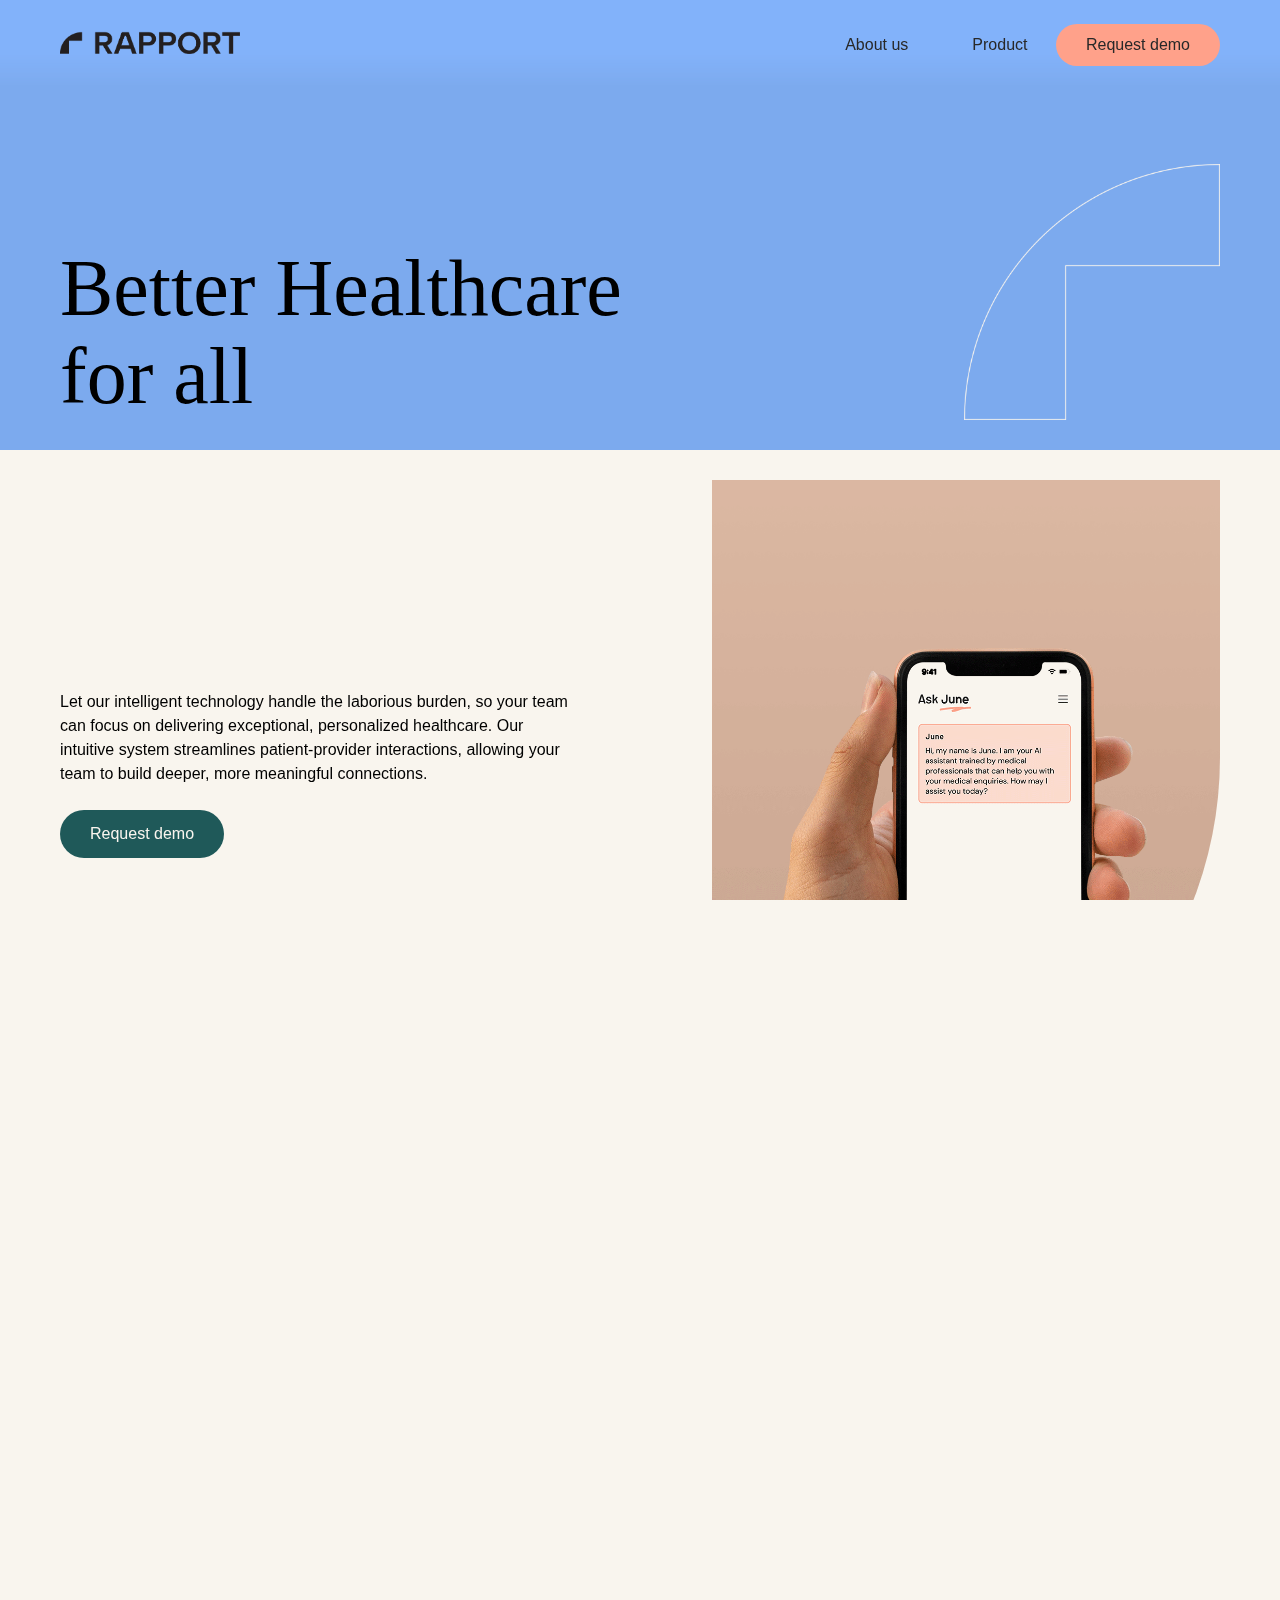
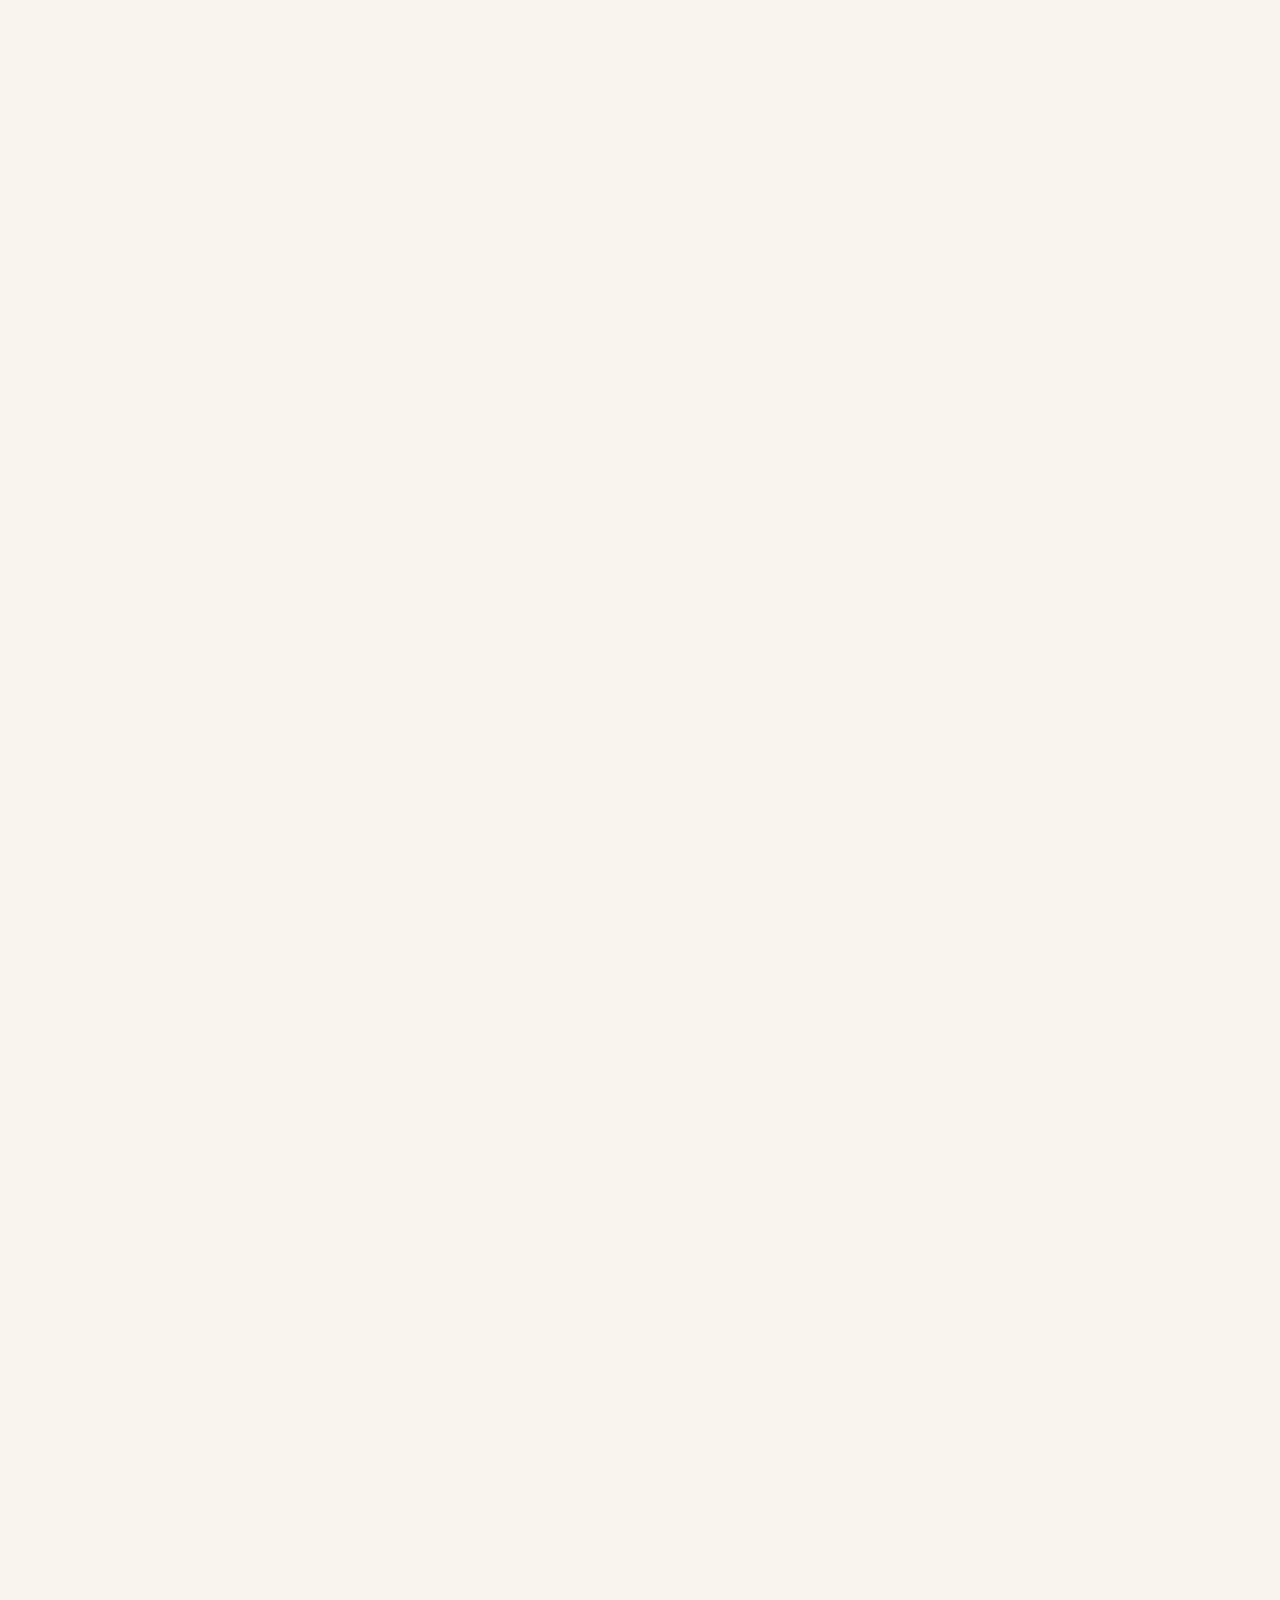
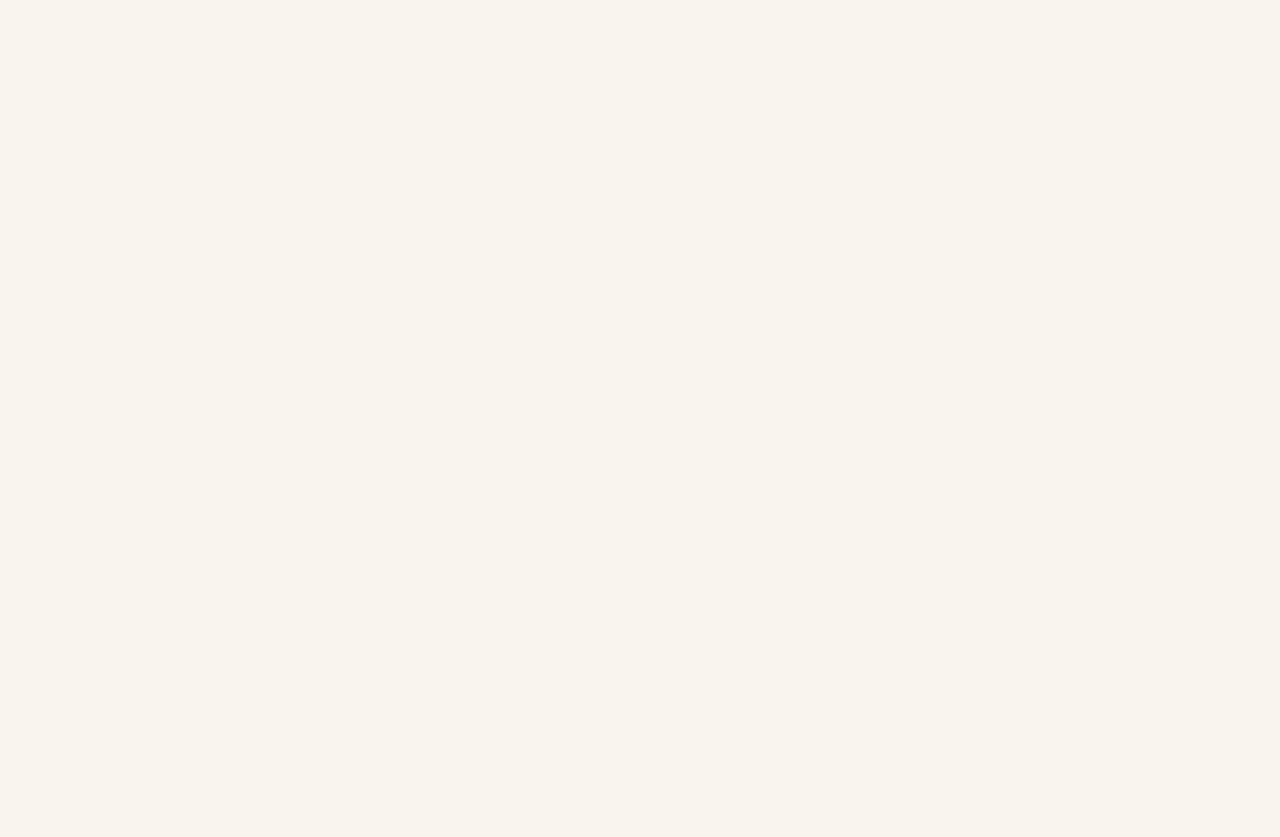
==== index.html @ 7b4cfb7b "Fix typo in index.html" ====
<!DOCTYPE html>
<html lang="en">

<head>
  <link rel="stylesheet" href="styles/reset.css">
  <link rel="stylesheet" type="text/css" href="styles/style.css">
  <link rel="stylesheet" href="https://cdnjs.cloudflare.com/ajax/libs/font-awesome/4.7.0/css/font-awesome.min.css">
  <link rel="shortcut icon" href="assets/favicon/favicon.ico" type="image/x-icon">
  <link rel="icon" href="assets/favicon/favicon.ico" type="image/x-icon">
  <link rel="apple-touch-icon" sizes="180x180" href="assets/favicon/apple-touch-icon.png">
  <link rel="icon" type="image/png" sizes="32x32" href="assets/favicon/favicon-32x32.png">
  <link rel="icon" type="image/png" sizes="16x16" href="assets/favicon/favicon-16x16.png">
  <link rel="icon" type="image/png" sizes="192x192" href="assets/favicon/android-chrome-192x192.png">
  <link rel="icon" type="image/png" sizes="256x256" href="assets/favicon/android-chrome-256x256.png">
  <link rel="manifest" href="assets/favicon/site.webmanifest">
  <link rel="mask-icon" href="assets/favicon/safari-pinned-tab.svg" color="#ffa18a">
  <meta name="msapplication-TileColor" content="#da532c">
  <meta name="theme-color" content="#ffffff">
  <script src="styles/float-panel.js"></script>
  <meta name="viewport" content="width=device-width, initial-scale=1.0, viewport-fit=cover">

  <title>Rapport AI Medical</title>
</head>

<body>
  <header id="nav" class="nav">
    <div class="blur"></div>
    <a href="index.html"><img src="assets/Rapport-logo-RGB_full_black.png" class="logo"></a>
    <div class="menu">
      <ul>
        <li><a href="about.html">About us</a></li>
        <li><a href="product.html">Product</a></li>
      </ul>
      <button type="button" class="button coral"><a href="contact.html">Request demo</a></button>
    </div>
    <div class="hamburger">
      <div class="line1"></div>
      <div class="line2"></div>
      <div class="line3"></div>
    </div>
    <div id="dropdown" class="dropdown">
      <ul>
        <li><a href="about.html">About us</a></li>
        <li><a href="product.html">Product</a></li>
        <li><a href="contact.html">Contact</a></li>
      </ul>
    </div>
  </header>

  <section id="hero">
    <div class="headline">
      <h1>Better Healthcare<br>for all</h1>
      <img src="assets/graphic_outline.png">
    </div>
    <div class="hero-bottom">
      <div class="hero-text">
        <p>Let our intelligent technology handle the laborious burden, so your team can focus on delivering exceptional, personalized healthcare. Our intuitive system streamlines patient-provider interactions, allowing your team to build deeper, more meaningful connections.</p>
        <button type="button" class="button darkgreen"><a href="contact.html">Request demo</a></button>
      </div>
      <div class="hero-img"><img src="assets/AskJune_screen.png"></div>
    </div>
  </section>

  <section id="overview">
    <div class="meetJune">
      <h1>Meet our AI Medical Assistant</h1><img src="assets/June-logo.png">
      <h5>Created by data scientists, trained by doctors</h5>
    </div>
    <div class="june-features">
      <div id="feature-img">
        <img class="fp1" style="display:block" src="assets/AskJune_screen.png">
        <img class="fp2" src="assets/AskJune_screen.png">
        <img class="fp3" src="assets/AskJune_screen.png">
        <img class="fp4" src="assets/AskJune_screen.png">
      </div>
      <div id="feature-points">
        <div class="fp1" onclick="show(this)">
          <h3 style="font-weight:600">Conversational Medical Advisor, Powered by Intelligence</h3>
          <ul style="display:block">
            <li>Our AI is trained by doctors and language experts to detect medical issues and symptoms, even from casual conversation.</li>
            <li>We explain any unfamiliar medical terms in plain, easy-to-understand language.</li>
            <li>Our intelligent system asks thoughtful follow-up questions to hone in on your specific condition and symptoms.</li>
            <li>We summarize the key details of your medical history and symptoms to aid further analysis.</li>
          </ul>
        </div>

        <div class="fp2" onclick="show(this)">
          <h3>Clinically Trained Diagnostic System</h3>
          <ul>
            <li>Our complex proprietary recommendation system compares all possible diagnoses against the patient's symptoms.</li>
            <li>The system mimics the nuanced thought process of an experienced human doctor.</li>
            <li>It intelligently accounts for how the same symptom can carry different significance in different scenarios.</li>
            <li>The full version continuously refines diagnostic accuracy through machine learning from doctor feedback.</li>
          </ul>
        </div>

        <div class="fp3" onclick="show(this)">
          <h3>Comprehensive and Tailored Evaluation Reports</h3>
          <ul>
            <li>Personalized reports for both healthcare providers and patients</li>
            <li>Detailed transcript and summary of your medical evaluation</li>
            <li>Estimated likelihood of potential conditions and relevant specialties</li>
            <li>Assessment of symptom severity and urgency</li>
            <li>Customized self-care tips and illness information</li>
          </ul>
        </div>

        <div class="fp4" onclick="show(this)">
          <h3>Simplified Doctor Matching & Booking</h3>
          <ul>
            <li>AI-recommended specialists based on patients' specific needs</li>
            <li>Transparent provider details like specialty, qualifications, and expertise</li>
            <li>Seamless scheduling integration with your healthcare system</li>
          </ul>
        </div>
      </div>
    </div>
  </section>

  <section id="value">
  </section>

  <section id="use-cases">
    <h2>Explore how our solution can be integrated into your services</h2>
    <div>
      <div id="case-tabs">
        <button class="case-tab-button online active" onclick="tab(this, 'online')">Online Platform</button>
        <button class="case-tab-button onSite" onclick="tab(this, 'onSite')">In Person</button>
        <button class="case-tab-button compApp" onclick="tab(this, 'compApp')">Company App</button>
      </div>

      <div id="case-content">
      <div class="case-content online active">
        <h6>Best suited for Chain Clinics or Specialty Out-Patient Departments</h6>
        <ul>
          <li>Allow your patient to gain access to your doctor early at their home</li>
          <li>Boost online exposure and patient acquisition</li>
        </ul>
      </div>

      <div class="case-content onSite">
        <h6>Best suited for A&E or General Clinic Department</h6>
        <ul>
          <li>Waiting time → can be utilized by AskJune for initial evaluation and automatic registration</li>
          <li>Streamline workflow → Reduce nursing staff on tedious paper work</li>
          <li>Assist doctor’s consultation by summarizing the basic medical evaluation and allow doctors to utilize their time on more important things</li>
        </ul>
      </div>

      <div class="case-content compApp">
        <h6>Best suited for Insurance Companies or Hospitals</h6>
        <ul>
          <li>Customized incorporation (same as online platform and onsite devices) into company’s application</li>
          <li>Accurate specialty matching - offer your clients a better after-sales service like hiring a medical professional in your team</li>
          <li>One-step doctor match can be redirected to a selected list of company’s listed doctor</li>
        </ul>
      </div>
      </div>

    </div>
  </section>

  <section id="aboutus">
    <h6>About us</h6>
    <h2>At Rapport, we're revolutionizing healthcare by empowering hospitals and clinics with an AI-driven solution.</h2>
    <p>Unlike generic chatbots or fragmented healthcare IT systems, our medically trained LLM and proprietary diagnostic algorithm power a unified, intelligent platform  that streamlines operations, improves patient outcomes, and delivers powerful data insights to drive better decision-making.</p>
    <button class="text-bt"><a href="about.html">Learn more</a></button>
  </section>

  <section id="CTA">
    <div class="CTA-text">
      <h4>We are working hard at developing our platform and are hoping to launch as soon as possible.</h4>
      <button type="button" class="button darkgreen"><a href="contact.html">Request demo</a></button>
    </div>
    <div class="graphic">
      <div class="quadrant white round_TL"></div>
      <div class="square coral"></div>
    </div>
  </section>

  <footer>
  <div class="footer-top">
    <div class="footer-left">
      <div class="logo"><img src="assets/Rapport-logo-RGB_symbol_black.png"></div>

      <div class="desc">
        <h6>Founded in 2023, Rapport AI Medical is a healthcare technology solutions platform with a mission to address the inefficiencies of our healthcare industry and improve patient experience by leveraging AI and technology.</h6>
        <button class="button"><a href="contact.html">Request demo</a></button>
      </div>
    </div>

    <div class="footer-right">
      <div class="sub">
        <h6>Stay in touch</h6>
        <form id="subscribe" method="POST" action="subscribe.php"> 
            <input type="email" name="subscribe" 
                id="subscribe" 
                placeholder="yourname@email.com" 
                required> 
            <button type="submit" class="button outlined">Submit</button> 
        </form> 
      </div>

      <div class="page-links">
        <p><a href="about.html">About us</a></p>
        <p><a href="product.html">Product</a></p>
        <p><a href="contact.html">Contact us</a></p>
      </div>
    </div>
  </div>

  <div class="footer-bottom">
    <div class="socials">
      <div class="icons">
        <!-- <a href="#">
          <svg class="icon icon-instagram">
            <symbol id="icon-instagram" viewBox="0 0 32 32">
              <path d="M16 2.881c4.275 0 4.781 0.019 6.462 0.094 1.563 0.069 2.406 0.331 2.969 0.55 0.744 0.288 1.281 0.638 1.837 1.194 0.563 0.563 0.906 1.094 1.2 1.838 0.219 0.563 0.481 1.412 0.55 2.969 0.075 1.688 0.094 2.194 0.094 6.463s-0.019 4.781-0.094 6.463c-0.069 1.563-0.331 2.406-0.55 2.969-0.288 0.744-0.637 1.281-1.194 1.837-0.563 0.563-1.094 0.906-1.837 1.2-0.563 0.219-1.413 0.481-2.969 0.55-1.688 0.075-2.194 0.094-6.463 0.094s-4.781-0.019-6.463-0.094c-1.563-0.069-2.406-0.331-2.969-0.55-0.744-0.288-1.281-0.637-1.838-1.194-0.563-0.563-0.906-1.094-1.2-1.837-0.219-0.563-0.481-1.413-0.55-2.969-0.075-1.688-0.094-2.194-0.094-6.463s0.019-4.781 0.094-6.463c0.069-1.563 0.331-2.406 0.55-2.969 0.288-0.744 0.638-1.281 1.194-1.838 0.563-0.563 1.094-0.906 1.838-1.2 0.563-0.219 1.412-0.481 2.969-0.55 1.681-0.075 2.188-0.094 6.463-0.094zM16 0c-4.344 0-4.887 0.019-6.594 0.094-1.7 0.075-2.869 0.35-3.881 0.744-1.056 0.412-1.95 0.956-2.837 1.85-0.894 0.888-1.438 1.781-1.85 2.831-0.394 1.019-0.669 2.181-0.744 3.881-0.075 1.713-0.094 2.256-0.094 6.6s0.019 4.887 0.094 6.594c0.075 1.7 0.35 2.869 0.744 3.881 0.413 1.056 0.956 1.95 1.85 2.837 0.887 0.887 1.781 1.438 2.831 1.844 1.019 0.394 2.181 0.669 3.881 0.744 1.706 0.075 2.25 0.094 6.594 0.094s4.888-0.019 6.594-0.094c1.7-0.075 2.869-0.35 3.881-0.744 1.050-0.406 1.944-0.956 2.831-1.844s1.438-1.781 1.844-2.831c0.394-1.019 0.669-2.181 0.744-3.881 0.075-1.706 0.094-2.25 0.094-6.594s-0.019-4.887-0.094-6.594c-0.075-1.7-0.35-2.869-0.744-3.881-0.394-1.063-0.938-1.956-1.831-2.844-0.887-0.887-1.781-1.438-2.831-1.844-1.019-0.394-2.181-0.669-3.881-0.744-1.712-0.081-2.256-0.1-6.6-0.1v0z"></path>
              <path d="M16 7.781c-4.537 0-8.219 3.681-8.219 8.219s3.681 8.219 8.219 8.219 8.219-3.681 8.219-8.219c0-4.537-3.681-8.219-8.219-8.219zM16 21.331c-2.944 0-5.331-2.387-5.331-5.331s2.387-5.331 5.331-5.331c2.944 0 5.331 2.387 5.331 5.331s-2.387 5.331-5.331 5.331z"></path>
              <path d="M26.462 7.456c0 1.060-0.859 1.919-1.919 1.919s-1.919-0.859-1.919-1.919c0-1.060 0.859-1.919 1.919-1.919s1.919 0.859 1.919 1.919z"></path>
            </symbol>
            <use xlink:href="#icon-instagram"></use>
          </svg>
        </a> -->
        <a href="https://www.twitter.com/RapportAiMed" target="_blank">
          <svg class="icon icon-x">
            <symbol id="icon-x" viewBox="0 0 32 32">
              <path d="M24.325 3h4.411l-9.636 11.013 11.336 14.987h-8.876l-6.952-9.089-7.955 9.089h-4.413l10.307-11.78-10.875-14.22h9.101l6.284 8.308zM22.777 26.36h2.444l-15.776-20.859h-2.623z"></path>
            </symbol>
            <use xlink:href="#icon-x"></use>
          </svg>
        </a>
        <a href="https://www.linkedin.com/company/rapport-ai-medical/" target="_blank">
          <svg class="icon icon-linkedin">
            <symbol id="icon-linkedin" viewBox="0 0 32 32">
              <path d="M29 0h-26c-1.65 0-3 1.35-3 3v26c0 1.65 1.35 3 3 3h26c1.65 0 3-1.35 3-3v-26c0-1.65-1.35-3-3-3zM12 26h-4v-14h4v14zM10 10c-1.106 0-2-0.894-2-2s0.894-2 2-2c1.106 0 2 0.894 2 2s-0.894 2-2 2zM26 26h-4v-8c0-1.106-0.894-2-2-2s-2 0.894-2 2v8h-4v-14h4v2.481c0.825-1.131 2.087-2.481 3.5-2.481 2.488 0 4.5 2.238 4.5 5v9z"></path>
            </symbol>
              <use xlink:href="#icon-linkedin"></use>
            </svg>
        </a>
      </div>
      <p><a href="mailto:admin@rapportaimedical.com" style="text-decoration:underline;">admin@rapportaimedical.com</a></p>
    </div>

    <div class="smallprint">
      <p>
        <span>© 2024 Rapport AI Medical. All rights reserved.</span>
        &ensp;
        <span>Website designed and developed by <a href="https://antoinettechow.com/" target="_blank">Antoinette Chow</a></span>
      </p>
    </div>

  </div>
  </footer>


<script>

  // Nav scroll

  var prevScrollpos = window.pageYOffset;
  window.onscroll = function() {
  var currentScrollPos = window.pageYOffset;
    if (prevScrollpos > currentScrollPos) {
      document.querySelector('.nav').style.top = "0";
    } else {
      document.querySelector('.nav').style.top = "-110px";
    }
    prevScrollpos = currentScrollPos;
  }

  // Hamburger menu

  let open = document.querySelector(".hamburger");
  let dropdown = document.querySelector(".dropdown");
        open.onclick = function(){
            open.classList.toggle("active");
            dropdown.classList.toggle("open");
        }


  // Show June feature points

  function show(e) {
    let activeClassName = e.className;
    let featurePoints = document.getElementById("feature-points").querySelectorAll("div");
    let featureImg = document.getElementById("feature-img");
    let featureImgItems = Array.from(featureImg.getElementsByTagName("div"));

    featurePoints.forEach((fp) => {
      let isActive = fp.className === activeClassName;
      fp.querySelector("h3").style.fontWeight = isActive ? 600 : 400;
      fp.querySelector("ul").style.display = isActive ? "block" : "none";
    });

    featureImgItems.forEach((oi) => {
      oi.style.display = oi.classList.contains(activeClassName) ? "block" : "none";
    });
  }


  // Switch Case Study Tabs

  function tab(element, argument) {
    let tabs = document.getElementById("case-tabs");
    let buttons = Array.from(tabs.getElementsByTagName("button"));
    let caseContent = document.getElementById("case-content");
    let content = Array.from(caseContent.getElementsByTagName("div"));

    buttons.forEach((bt) => {
      bt.classList.toggle("active", bt.isSameNode(element));
    });

    content.forEach((ct) => {
      ct.classList.toggle("active", ct.className.includes(argument));
    });
  }

</script>

</body>
</html>
---- styles/style.css ----
* {
	margin: 0;
	padding: 0;
}

:root {
	--offwhite: #F9F5EE;
	--coral: #FFA18A;
	--black: #282828;
	--blue: #7CAAEE;
	--cyan: #8BE4EB;
	--green: #86C2A8;
	--darkblue: #0A2551;
	--darkgreen: #1F5959;
	--sand: #CAC4B7;

	--text: 24px;
	--serif: "Platypi", Georgia, serif;
	--sans: "Albert Sans", Verdana, sans-serif;
}

@font-face {
 	font-family: Platypi;
 	src: url('https://fonts.googleapis.com/css2?family=Platypi:ital,wght@0,300..800;1,300..800&display=swap');
}

@font-face {
	font-family: Albert Sans;
	src: url('https://fonts.googleapis.com/css2?family=Albert+Sans:ital,wght@0,100..900;1,100..900&family=Platypi:ital,wght@0,300..800;1,300..800&display=swap');
}

html, body {
	height: 100%;
	background: var(--offwhite);
	font-family: var(--sans);
	font-optical-sizing: auto;
	font-weight: 400;
	font-style: normal;
	scroll-behavior: smooth;
}

html, body {overflow: hidden;}
body {overflow-y: auto;}

::-webkit-scrollbar {
    width: 0;
    height: 0;
    background: transparent;
}

a {
	text-decoration: none;
	color: var(--black);
}

h1, h2, h3, h4 {
	font-family: var(--serif);
}

p, button, a {
	font-family: var(--sans);
}

button {
	font-weight: 500;
	text-align: center;
}

button:hover {cursor: pointer;}

.button {
	padding: 12px 0;
	border-radius: 30px;
	border: 0px;
}

.button a {
	padding: 12px 30px;
}

.button:hover {background: var(--black);}
.button:hover a {color: var(--coral);}

.outlined {
	background: transparent;
	border: 1px solid black;
}

.text-bt {
	background: transparent;
	padding: 6px 0;
	font-size: 20px;
	border-bottom: 2px solid var(--black);
}
.text-bt::after {
	content: "\A\2009→";
}

ul {
	list-style-type: square;
}

ul li {
	margin-left: 16px;
	line-height: 135%;
	padding: 4px 0 4px 12px;
}

.coral {background: var(--coral);}
.white {background: var(--offwhite);}
.black {background: var(--black);}
.cyan {background: var(--cyan);}
.green {background: var(--green);}
.darkgreen {background: var(--darkgreen); color: var(--offwhite);}
.darkgreen a {color: var(--offwhite);}

.round_TL {border-top-left-radius: 100%;}
.round_TR {border-top-right-radius: 100%;}
.round_BL {border-bottom-left-radius: 100%;}
.round_BR {border-bottom-right-radius: 100%;}


/* Slide Animation */

.slideanim {
    visibility:hidden;
    visibility:visible\9;/*For old IE browsers IE6-8 */
}
.slideanim.slide {                  
    visibility: visible;                  
    animation: slide 1s;
}
.slideanim::after {
    /* useful when its child elements are float:left; */
    content: "";
    display: table;
    clear: both;
}
@keyframes slide {
    0% {
        opacity: 0;
        transform: translateY(50%);
    } 
    100% {
        opacity: 1;
        transform: translateY(0);
    } 
}


/* ––– NAV BAR ––– */

.nav {
	width: calc(100vw - 120px);
	height: 70px;
	padding: 10px 60px;
	display: flex;
	justify-content: space-between;
	align-items: center;
	background: var(--off-white);
	position: fixed;
	top: 0;
	z-index: 2;
	transition: top 0.3s;
}

.logo {
	height: auto;
	max-width: 180px;
	object-fit: contain;
}

#nav .blur {
	position: absolute;
	width: 100%;
	height: 100%;
	left: 0;
	-webkit-mask-image: linear-gradient(to bottom, black 60%, transparent 95%);
    mask-image: linear-gradient(to bottom, black 60%, transparent 95%);
    backdrop-filter: blur(6px) brightness(1.05);
}
}

.menu {
	display: inline-flex;
	align-items: center;
	gap: 36px;
}

.nav ul {
	list-style-type: none;
	margin: 0;
	padding: 0;
	overflow: hidden;
	display: inline-flex;
}

.nav li {
	display: block;
	padding: 24px;
}

.hamburger {
	display: none;
	z-index: 4;
	width: fit-content;
	height: auto;
}

.line1, .line2, .line3 {
	width: 30px;
	height: 2px;
	margin: 8px 0 8px 16px;
	background: #000;
	border-radius: 50px;
	transition: 0.2s;
	position: relative;
}

.active .line1{
    transform: translate(0px , 15px)rotate(45deg);
    top: -5px;
}
.active .line2{
    opacity: 0;
}
.active .line3{
    transform: translate(0px , -15px)rotate(-45deg);
    top: 5px;
}

.dropdown {
	display: block;
	position: absolute;
	top: 0;
	right: 0;
	overflow: auto;
	background: var(--sand);
	height: 0;
	width: 100%;
	box-shadow: 4px 8px 8px 0px rgba(0,0,0,0.2);
	border-radius: 3px 0 0 3px;
	z-index: 3;
	transition: 0.3s;
	opacity: 0;
}

.dropdown ul {
	display: block;
	padding-top: 70px;
}

.dropdown li {
	margin: 0;
	padding: 20px 30px;
}

.open {
	opacity: 1;
	height: 280px;
}


@media only screen and (max-width: 725px) {

	.nav {
		height: 50px;
		width: calc(100vw - 60px);
		padding: 20px 30px;
	}
	.logo {
		width: 140px;
	}
	.menu {
		display: none;
	}
	.hamburger {
		display: block;
	}
	body {
		font-size: 20px;
	}
}



/* ––– HERO ––– */

section:not:first-child {
	width: calc(100vw - 120px);
	padding: 30px 60px;
}

#hero {padding: 0;}

.headline {
	height: calc(50vh - 60px);
	background: var(--blue);
	padding: 30px 60px;
	display: flex;
	align-items: end;
	justify-content: space-between;
}

.headline h1 {
	font-size: 5em;
	line-height: 1.1;
}

.headline img {
	width: 20vw;
	max-width: 300px;
}

.hero-bottom {
	display: flex;
	padding: 30px 60px;
	justify-content: space-between;
}

.hero-text {
	display: inline-block;
	width: calc(50% - 72px);
	position: -webkit-sticky;
	position: sticky;
	align-self: flex-start;
	top: calc(100vh - 210px);
	line-height: 1.5;
}

.hero-text button {
	margin: 24px 0;
}

.hero-img {
	flex-basis: calc(50% - 72px);
}

.hero-img img {
	width: 100%;
	aspect-ratio: 3/4;
	object-fit: cover;
	border-bottom-right-radius: 400px;
}

@media only screen and (max-width: 725px) {

	.headline, .hero-bottom {
		padding: 30px;
	}

	.hero-bottom {
		height: calc(50vh - 40px);
	}

	.headline h1 {
		font-size: 3.5em;
	}

	.headline img {
		display: none;
	}

	.hero-text {
		width: auto;
		font-size: 1.125rem;
	}

	.hero-img {
		display: none;
	}

	button {
		font-size: 16px;
		padding: 10px 30px;
	}
}


/* --- PRODUCT --- */

#overview {
	padding: 120px 60px;
}

.meetJune h1 {
	font-size: 3.5rem;
	display: inline-block;
	vertical-align: top;
}

.meetJune h5 {
	font-size: 1.5rem;
	margin-bottom: 18px;
}

.meetJune img {
	display: inline-block;
	height: 5rem;
	width: auto;
	padding: 1.5rem 0 0 12px;
}

.june-features {
	display: flex;
	flex-flow: row nowrap;
	width: calc(100vw - 120px);
	gap: 24px;
	padding: 24px 0;
}

#feature-img {
	width: 50%;
}

#feature-img img {
	width: 100%;
	height: auto;
	display: none;
}

#feature-points {
	width: 50%;
}

#feature-points h3 {
	font-family: var(--sans);
	font-size: 1.5rem;
	font-weight: 400;
	line-height: 135%;
	transition: font-weight 0.1s ease;
}

#feature-points ul {
	padding-top: 24px;
	display: none;
	transition: display 0s 0.3s, opacity 0.3s ease;
}

#feature-points div:not(:last-child) {
	border-bottom: 1px solid black;
	width: 100%;
	padding-bottom: 24px;
	margin-bottom: 24px;
}


@media only screen and (max-width: 725px) {

	#overview {
		padding: 60px 30px;
	}

	.meetJune h1 {
		font-size: 2.5rem;
		line-height: 1.25;
	}
	.meetJune img {
		height: 4rem;
		padding: 1rem 0;
	}
	.meetJune h5 {
		font-size: 1.25rem;
	}

	.june-features {
		width: auto;
		flex-flow: column nowrap;
	}
	#feature-img, #feature-points {
		width: 100%;
	}
	#feature-points h3 {font-size: 1.75rem;}

}


/* ––– USE CASES ––– */

#use-cases h2 {
	font-size: 1.75rem;
	text-align: center;
}

#case-tabs {
	display: flex;
	justify-content: center;
	gap: 48px;
	padding: 36px 0;
}

#case-tabs button {
	font-weight: 400;
	border-radius: 0;
	border: 0px;
}

.case-tab-button {
	text-align: center;
	padding: 12px;
	font-size: 2rem;
	color: rgba(40,40,40,0.25);
	transition: color 0.3s ease;
}

.case-tab-button.active {
    color: var(--black);
  }

.case-content {
	padding: 0 60px;
	display: none;
	transition: display 0s 0.3s, opacity 0.3s ease;
}

.case-content.active {
    display: block;
    opacity: 1;
    transition-delay: 0s;
 }


@media only screen and (max-width: 725px) {

	#use-cases {
		padding: 30px;
	}

	#use-cases h2 {
		font-size: 2rem;
		text-align: initial;
		line-height: 1.25;
	}

	#case-tabs {
		justify-content: initial;
		transform: translateX(-30px);
		width: 100%;
		padding: 36px 30px;
		overflow-x: scroll;
	}
	.case-tab-button {
		font-size: 1.5rem;
		text-align: left;
		text-wrap: nowrap;
		padding: 12px 0;
	}

	.case-content {
		padding: 0;
	}

}


/* ––– ABOUT US ––– */

#aboutus {
	padding: 60px;
	padding-top: 48px;
	margin-top: 72px;
	background: var(--cyan);
}

#aboutus h6 {
	text-transform: uppercase;
	padding-bottom: 54px;
}

#aboutus h2 {
	font-size: 3rem;
	line-height: 1.2;
	width: 75%;
}

#aboutus p {
	font-size: 24px;
	padding: 24px 0 36px 0;
	line-height: 1.35;
}


@media only screen and (max-width: 725px) {

	#aboutus {
		padding: 60px 30px;
		padding-top: 48px;
	}

	#aboutus h2 {
		font-size: 2.25rem;
		line-height: 1.35;
		width: 100%;
	}

	#aboutus p {
		font-size: 18px;
		padding: 36px 0;
		line-height: 1.75;
	}
}


/* ––– CTA ––– */

#CTA {
	height: 45vh;
	width: 100%;
	display: flex;
	align-items: center;
	justify-content: space-between;
	padding: 0;
	background: var(--coral);
}

.CTA-text {
	flex-basis: 60%;
	padding-left: 60px;
}

.CTA-text h4 {
	font-size: 2rem;
	padding-bottom: 24px;
}

#CTA .graphic {
	aspect-ratio: 1 / 1;
	height: 100%;
	position: relative;
	margin-left: auto;
	right: 0;
}

.quadrant {
	height: 100%;
	width: 100%;
}

.square {
	height: 60%;
	width: 60%;
	position: absolute;
	right: 0;
	bottom: 0;
}


@media only screen and (max-width: 725px) {

	#CTA {
		flex-flow: column nowrap;
		height: auto;
	}

	.CTA-text {
		padding: 60px 30px 0 30px;
	}

	#CTA .graphic {
		width: 50%;
	}
}



/* ––– FOOTER ––– */

footer {
	width: calc(100% - 120px);
	background: var(--sand);
	padding: 48px 60px;
}

.footer-top {
	display: flex;
	justify-content: space-between;
	flex-flow: row wrap;
	width: 100%;
	align-items: flex-end;
	padding-bottom: 84px;
}

.footer-left {
	display: flex;
	flex-flow: row wrap;
	max-width: 50%;
}

.footer-left img {
	width: 180px;
	padding-bottom: 24px;
}

.footer-top h6 {
	font-size: 1rem;
	font-weight: 600;
	padding-bottom: 12px;
}

.desc {
	line-height: 1.5;
}

.desc h6 {
	width: 80%;
	font-size: 18px;
	font-weight: 400;
}

.desc button {
	background: var(--black);
	padding: 8px 0;
}

.desc a {
	padding: 8px 24px;
	color: var(--offwhite);
}

.footer-right {
	width: 45%;
}

#subscribe input {
	background: transparent;
	border-bottom: 1px solid black;
	border-radius: 0;
	width: calc(100% - 120px);
}

#subscribe button {
	width: 115px;
}

#subscribe button:hover {
	color: var(--coral);
}

.page-links {
	padding: 48px 0;
}

.page-links p {
	padding-bottom: 16px;
	font-weight: 600;
}

.footer-bottom {
	width: 100%;
	display: flex;
	justify-content: space-between;
	align-items: end;
	font-size: 14px;
}

.icons {
	display: inline-flex;
	gap: 24px;
	padding-bottom: 12px;
}

.icon {
  display: inline-block;
  width: 1.5em;
  height: 1.5em;
  stroke-width: 0;
  stroke: currentColor;
  fill: currentColor;
}


@media only screen and (max-width: 725px) {

	footer {
		width: calc(100% - 60px);
		padding: 48px 30px;
	}

	.footer-top {
		padding-bottom: 0;
	}
	.footer-left {
		max-width: 100%;
	}
	.footer-left img {
		width: 120px;
	}
	.footer-left h6 {
		width: 100%;
	}

	.footer-right {
		width: auto;
		padding: 60px 0;
	}
	.sub h6 {
		font-size: 1.5rem;
	}
	#subscribe input {
		width: 100%;
	}
	.page-links {
		padding-top: 60px;
	}

	.footer-bottom {
		flex-flow: column nowrap;
		align-items: initial;
	}
	.socials {
		padding: 24px 0;
	}
}


/* ===== PAGES ===== */

.page {
	min-height: 36%;
	display: flex;
}

.page.hero {
	position: relative;
}

.page.hero .graphic {
	aspect-ratio: 1/1;
	position: absolute;
	z-index: -1;
}

.page_title h1 {
	padding-top: 140px;
	font-size: 4rem;
	line-height: .8;
}

.page_title {
	padding-left: 60px;
}


@media only screen and (max-width: 725px) {

	.page_title {
		padding-left: 30px;
	}
}


/* ---- CONTACT US ---- */

#contact {
	min-height: 100%;
	display: flex;
}

#contact .page_title {
	min-width: calc(46.25% - 60px);
	background: var(--cyan);
	position: relative;
}

#contact .socials h6 {
	padding: 48px 0 12px 0;
}

#contact .graphic {
	width: 50%;
	aspect-ratio: 1/1;
	background: var(--darkblue);
	position: absolute;
	bottom: 0;
	z-index: -1;
}

#contact .desktop {
	left: 0;
}

#contact .mobile {
	display: none;
}

#contact .form {
	padding: 140px 60px 0 30px;
}

.form-text p {
	line-height: 1.35;
}

#form {
	margin: 24px 0 60px 0;
}

input, textarea {
	width: 100%;
	padding: 10px 12px;
	margin: 6px 0;
	border: 0;
	box-sizing: border-box;
	border-radius: 6px;
	font-size: 18px;
	font-family: var(--sans);
	background-color: white;
}

label {
	font-weight: 600;
}

#error {
	color: red;
}

.submit {
	margin-top: 12px;
	padding: 12px 60px;
	border-radius: 30px;
	border: 0px;
	transition: all .35s;
}

.submit:hover {
	cursor: pointer;
	color: var(--coral);
}

#success h3 {
	font-size: 2rem;
}

#success p {
	padding-top: 12px;
	padding-bottom: 60px;
}


@media only screen and (max-width: 725px) {
	.contact {
		grid-column: 1 / span 6;
		width: calc(100vw - 60px);
	}

	#contact {
		display: block;
	}
	#contact .page_title {
		min-width: calc(100% - 60px);
	}
	#contact .desktop {
		display: none;
	}
	#contact .mobile {
		display: block;
		right: 8px;
	}

	#contact .form {
		padding: 60px 30px;
	}
}


/* ---- ABOUT US ---- */

#about {
	padding-bottom: 90px;
}

#about .graphic {
	height: 75%;
	background: var(--darkgreen);
	bottom: 0;
	right: 0;
}

#about-content {
	padding: 60px;
	margin-bottom: 90px;
}

#about-content h2 {
	font-size: 2em;
	padding: 36px 0 12px 0;
}

#about-content p {
	line-height: 1.5;
	padding: 8px 0;
}

#about-content .highlight {
	font-family: var(--serif);
	font-size: 1.25rem;
	line-height: 1.35;
}

.vision ol {
	list-style-type: lower-roman;
	line-height: 1.5;
	padding-left: 1.5em;
}

.vision li {
	padding: 0 1em;
}


@media only screen and (max-width: 725px) {

	#about {
		padding-bottom: 0;
	}

	#about-content {
		padding: 30px;
	}
	#about-content h2 {
		padding: 72px 0 12px 0;
	}
	#about-content p {
		line-height: 1.75;
	}
	#about-content .highlight {
		font-size: 1.75rem;
		padding: 24px 0;
	}
}



/* ---- MEET JUNE ---- */

#product {
	display: block;
}

#product .page_title img {
	padding-top: 150px;
}

.product_hero img {
	width: calc(100% - 120px);
	aspect-ratio: 16/9;
	padding: 30px 60px;
	border-bottom-right-radius: 40%;
	object-fit: cover;
}

#product-content {
	padding: 120px 60px;
	display: flex;
	flex-flow: column wrap;
	width: calc(100% - 120px);
	gap: 48px;
}

#product-content h2 {
	font-size: 2rem;
	padding-bottom: 24px;
}

.chat, .system, .eval, .matching {
	flex-basis: 100%;
	display: flex;
	flex-flow: row nowrap;
	gap: 24px;
}

#product-content img {
	width: calc(50% - 12px);
	object-fit: cover;
}

#product-content .right {
	order: 2;
}


@media only screen and (max-width: 725px) {

	#product .page_title h1 {
		line-height: 1;
	}
	#product .page_title img {
		padding-top: 18px;
		height: 5.5rem;
	}
	.product_hero img {
		width: calc(100% - 60px);
		padding: 30px;
		border-bottom-right-radius: 0;
	}

	#product-content {
		padding: 60px 30px;
		width: calc(100% - 60px);
	}
	.chat, .system, .eval, .matching {
		display: block;
	}
	#product-content img {
		width: 100%;
	}
	#product-content .right {
		order: 1;
	}
	#product-content ul li {
		line-height: 1.5;
		padding: 8px 0 8px 12px;
	}

}
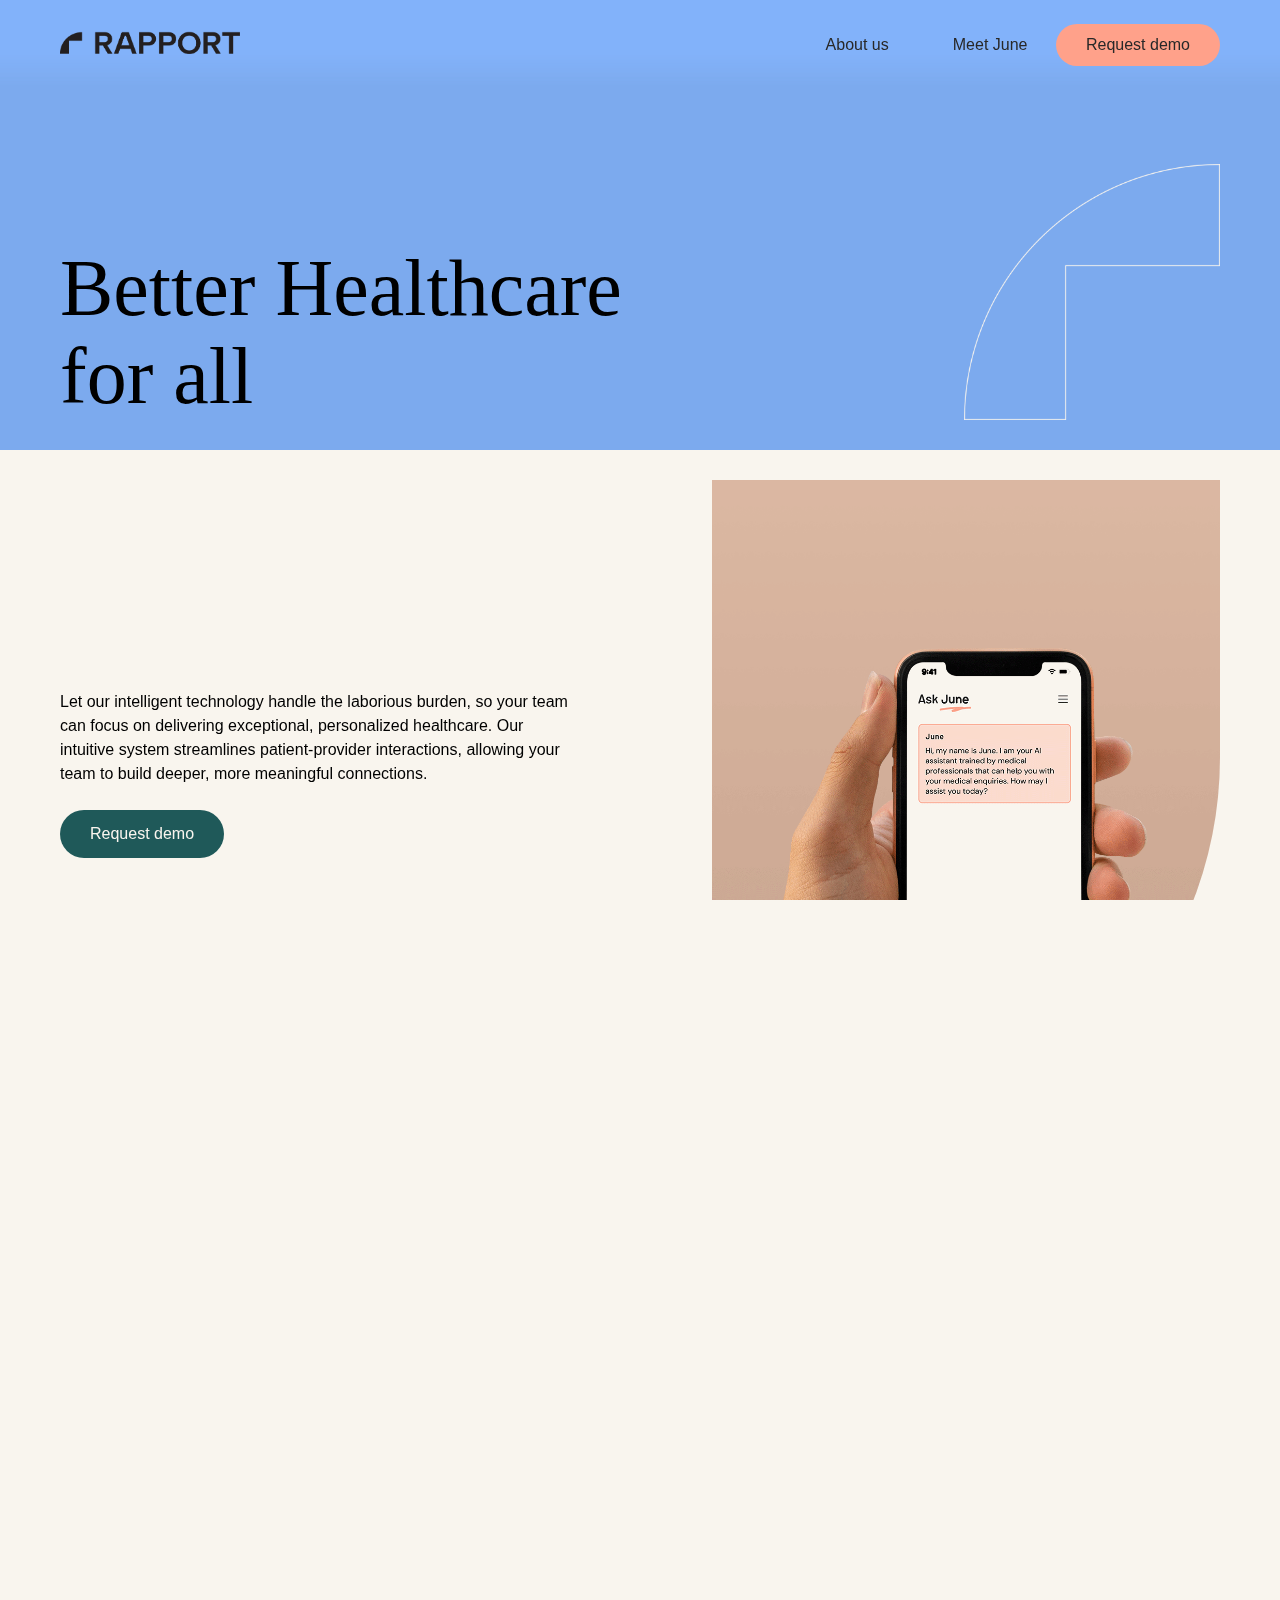
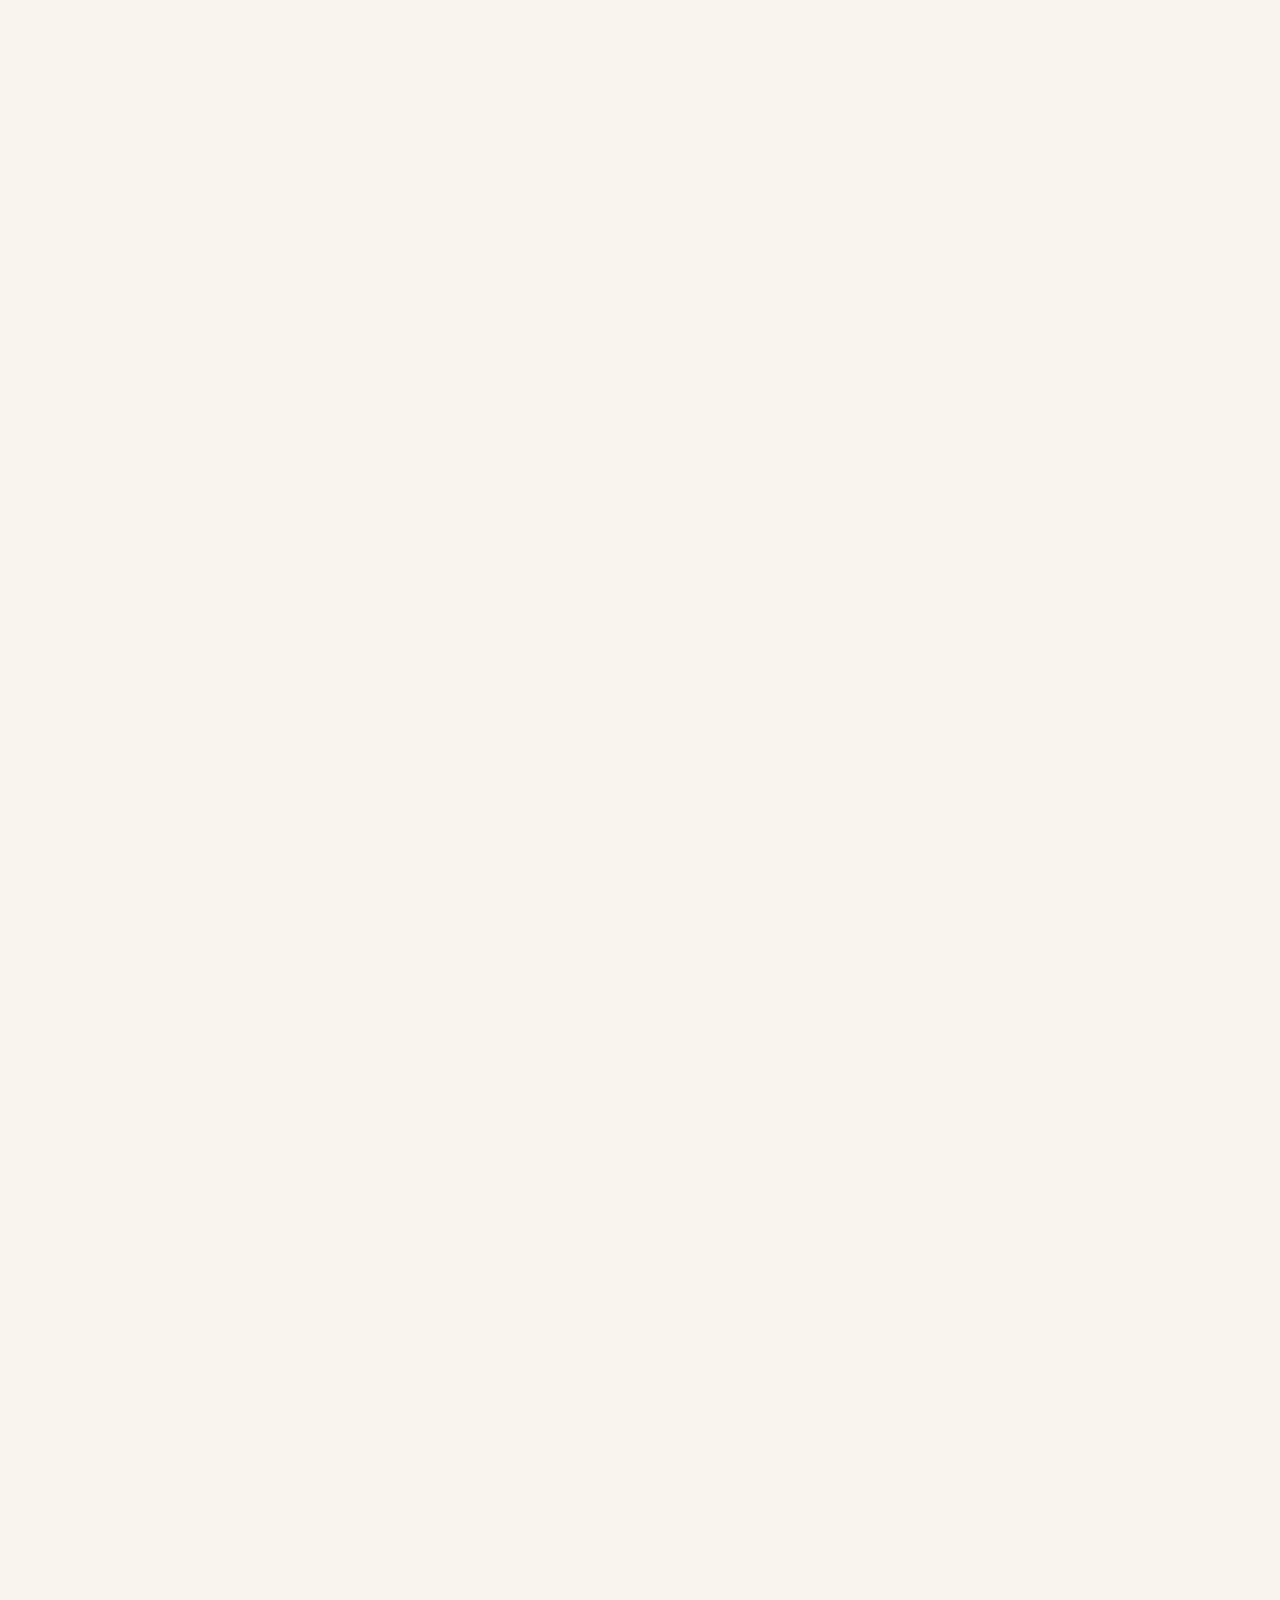
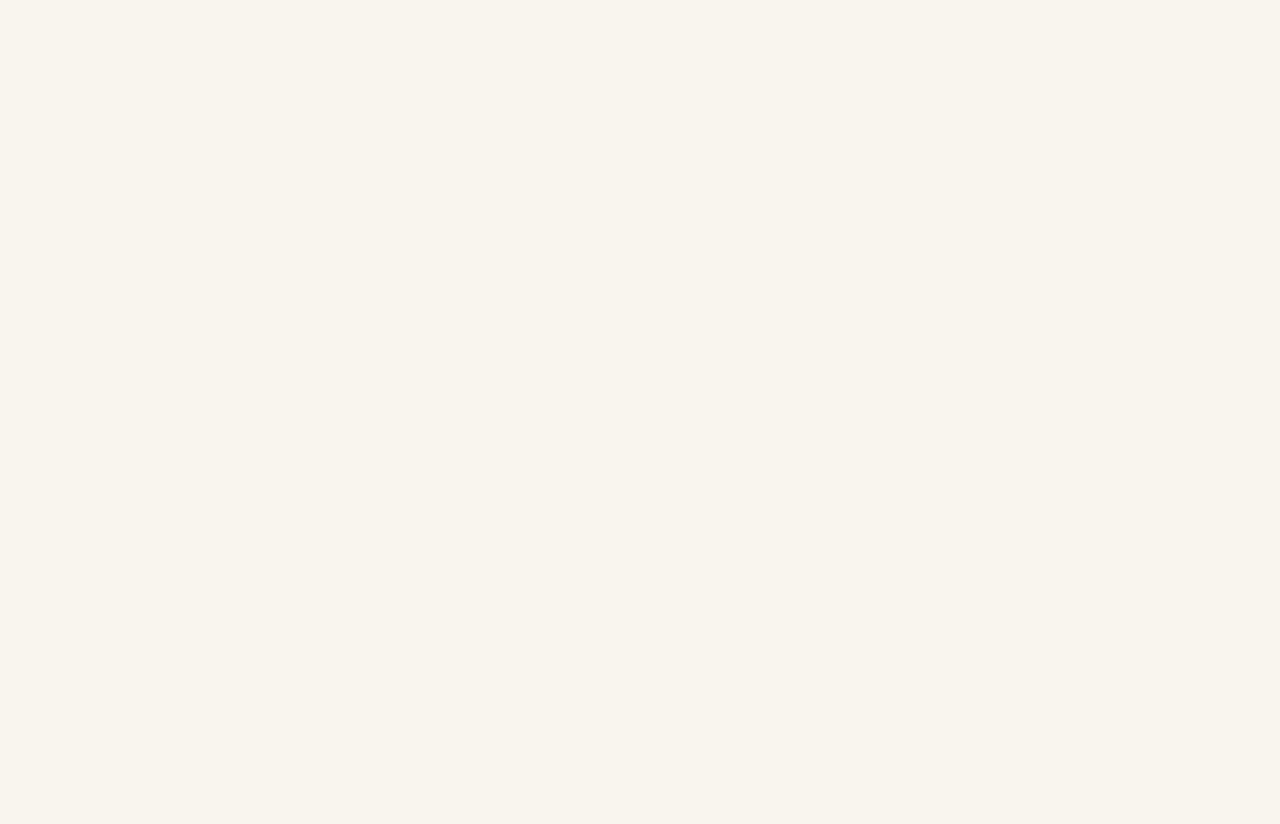
==== commit 5120336a: "Update to feedback" ====
--- a/index.html
+++ b/index.html
@@ -25,13 +25,13 @@
 <body>
   <header id="nav" class="nav">
     <div class="blur"></div>
-    <a href="index.html"><img src="assets/Rapport-logo-RGB_full_black.png" class="logo"></a>
+    <a href="/"><img src="assets/Rapport-logo-RGB_full_black.png" class="logo"></a>
     <div class="menu">
       <ul>
-        <li><a href="about.html">About us</a></li>
-        <li><a href="product.html">Product</a></li>
+        <li><a href="about">About us</a></li>
+        <li><a href="product">Meet June</a></li>
       </ul>
-      <button type="button" class="button coral"><a href="contact.html">Request demo</a></button>
+      <button type="button" class="button coral"><a href="contact">Request demo</a></button>
     </div>
     <div class="hamburger">
       <div class="line1"></div>
@@ -40,22 +40,22 @@
     </div>
     <div id="dropdown" class="dropdown">
       <ul>
-        <li><a href="about.html">About us</a></li>
-        <li><a href="product.html">Product</a></li>
-        <li><a href="contact.html">Contact</a></li>
+        <li><a href="about">About us</a></li>
+        <li><a href="product">Meet June</a></li>
+        <li><a href="contact">Contact</a></li>
       </ul>
     </div>
   </header>
 
   <section id="hero">
-    <div class="headline">
+    <div class="headline blue">
       <h1>Better Healthcare<br>for all</h1>
       <img src="assets/graphic_outline.png">
     </div>
     <div class="hero-bottom">
       <div class="hero-text">
         <p>Let our intelligent technology handle the laborious burden, so your team can focus on delivering exceptional, personalized healthcare. Our intuitive system streamlines patient-provider interactions, allowing your team to build deeper, more meaningful connections.</p>
-        <button type="button" class="button darkgreen"><a href="contact.html">Request demo</a></button>
+        <button type="button" class="button darkgreen"><a href="contact">Request demo</a></button>
       </div>
       <div class="hero-img"><img src="assets/AskJune_screen.png"></div>
     </div>
@@ -64,17 +64,17 @@
   <section id="overview">
     <div class="meetJune">
       <h1>Meet our AI Medical Assistant</h1><img src="assets/June-logo.png">
-      <h5>Created by data scientists, trained by doctors</h5>
+      <h5>Created by doctors, Built by data scientists, Trusted by Patients</h5>
     </div>
     <div class="june-features">
       <div id="feature-img">
-        <img class="fp1" style="display:block" src="assets/AskJune_screen.png">
-        <img class="fp2" src="assets/AskJune_screen.png">
-        <img class="fp3" src="assets/AskJune_screen.png">
-        <img class="fp4" src="assets/AskJune_screen.png">
+        <img class="fp 1" style="display:block" src="assets/AskJune_screen.png">
+        <img class="fp 2" src="assets/AskJune_screen.png">
+        <img class="fp 3" src="assets/AskJune_screen.png">
+        <img class="fp 4" src="assets/AskJune_screen.png">
       </div>
       <div id="feature-points">
-        <div class="fp1" onclick="show(this)">
+        <div class="fp 1" onclick="show(this)">
           <h3 style="font-weight:600">Conversational Medical Advisor, Powered by Intelligence</h3>
           <ul style="display:block">
             <li>Our AI is trained by doctors and language experts to detect medical issues and symptoms, even from casual conversation.</li>
@@ -84,7 +84,7 @@
           </ul>
         </div>
 
-        <div class="fp2" onclick="show(this)">
+        <div class="fp 2" onclick="show(this)">
           <h3>Clinically Trained Diagnostic System</h3>
           <ul>
             <li>Our complex proprietary recommendation system compares all possible diagnoses against the patient's symptoms.</li>
@@ -94,7 +94,16 @@
           </ul>
         </div>
 
-        <div class="fp3" onclick="show(this)">
+        <div class="fp 3" onclick="show(this)">
+          <h3>Simplified Provider Matching & Booking</h3>
+          <ul>
+            <li>AI-recommended specialists based on patients' specific needs</li>
+            <li>Transparent provider details like specialty, qualifications, and expertise</li>
+            <li>Seamless scheduling integration with your healthcare system</li>
+          </ul>
+        </div>
+
+        <div class="fp 4" onclick="show(this)">
           <h3>Comprehensive and Tailored Evaluation Reports</h3>
           <ul>
             <li>Personalized reports for both healthcare providers and patients</li>
@@ -105,14 +114,7 @@
           </ul>
         </div>
 
-        <div class="fp4" onclick="show(this)">
-          <h3>Simplified Doctor Matching & Booking</h3>
-          <ul>
-            <li>AI-recommended specialists based on patients' specific needs</li>
-            <li>Transparent provider details like specialty, qualifications, and expertise</li>
-            <li>Seamless scheduling integration with your healthcare system</li>
-          </ul>
-        </div>
+        
       </div>
     </div>
   </section>
@@ -131,9 +133,9 @@
 
       <div id="case-content">
       <div class="case-content online active">
-        <h6>Best suited for Chain Clinics or Specialty Out-Patient Departments</h6>
+        <h6>Best suited for Chain Clinics or Specialists Out-Patient Departments</h6>
         <ul>
-          <li>Allow your patient to gain access to your doctor early at their home</li>
+          <li>Allow your patient to gain access to your provider early at their home</li>
           <li>Boost online exposure and patient acquisition</li>
         </ul>
       </div>
@@ -143,7 +145,7 @@
         <ul>
           <li>Waiting time → can be utilized by AskJune for initial evaluation and automatic registration</li>
           <li>Streamline workflow → Reduce nursing staff on tedious paper work</li>
-          <li>Assist doctor’s consultation by summarizing the basic medical evaluation and allow doctors to utilize their time on more important things</li>
+          <li>Assist providers' consultation by summarizing the basic medical evaluation and allow providers to utilize their time on more important things</li>
         </ul>
       </div>
 
@@ -152,7 +154,7 @@
         <ul>
           <li>Customized incorporation (same as online platform and onsite devices) into company’s application</li>
           <li>Accurate specialty matching - offer your clients a better after-sales service like hiring a medical professional in your team</li>
-          <li>One-step doctor match can be redirected to a selected list of company’s listed doctor</li>
+          <li>One-step provider match can be redirected to a selected list of company’s listed providers</li>
         </ul>
       </div>
       </div>
@@ -160,17 +162,18 @@
     </div>
   </section>
 
-  <section id="aboutus">
+  <section id="aboutus"class="cyan">
     <h6>About us</h6>
     <h2>At Rapport, we're revolutionizing healthcare by empowering hospitals and clinics with an AI-driven solution.</h2>
     <p>Unlike generic chatbots or fragmented healthcare IT systems, our medically trained LLM and proprietary diagnostic algorithm power a unified, intelligent platform  that streamlines operations, improves patient outcomes, and delivers powerful data insights to drive better decision-making.</p>
-    <button class="text-bt"><a href="about.html">Learn more</a></button>
+    <button class="text-bt"><a href="about">Learn more</a></button>
   </section>
 
   <section id="CTA">
     <div class="CTA-text">
-      <h4>We are working hard at developing our platform and are hoping to launch as soon as possible.</h4>
-      <button type="button" class="button darkgreen"><a href="contact.html">Request demo</a></button>
+      <h4>Our goal is to provide you with a customized solution tailored to your needs.</h4>
+      <p>Connect with our medical and tech experts to discuss your preferences.</p>
+      <button type="button" class="button darkgreen"><a href="contact">Chat with us</a></button>
     </div>
     <div class="graphic">
       <div class="quadrant white round_TL"></div>
@@ -185,7 +188,7 @@
 
       <div class="desc">
         <h6>Founded in 2023, Rapport AI Medical is a healthcare technology solutions platform with a mission to address the inefficiencies of our healthcare industry and improve patient experience by leveraging AI and technology.</h6>
-        <button class="button"><a href="contact.html">Request demo</a></button>
+        <button class="button"><a href="contact">Request demo</a></button>
       </div>
     </div>
 
@@ -202,9 +205,9 @@
       </div>
 
       <div class="page-links">
-        <p><a href="about.html">About us</a></p>
-        <p><a href="product.html">Product</a></p>
-        <p><a href="contact.html">Contact us</a></p>
+        <p><a href="about">About us</a></p>
+        <p><a href="product">Meet June</a></p>
+        <p><a href="contact">Contact us</a></p>
       </div>
     </div>
   </div>
@@ -283,9 +286,10 @@
 
   function show(e) {
     let activeClassName = e.className;
-    let featurePoints = document.getElementById("feature-points").querySelectorAll("div");
+    let featureList = document.getElementById("feature-points");
+    let featurePoints = Array.from(featureList.getElementsByTagName("div"));
     let featureImg = document.getElementById("feature-img");
-    let featureImgItems = Array.from(featureImg.getElementsByTagName("div"));
+    let featureImgItems = Array.from(featureImg.getElementsByTagName("img"));
 
     featurePoints.forEach((fp) => {
       let isActive = fp.className === activeClassName;
@@ -294,7 +298,8 @@
     });
 
     featureImgItems.forEach((oi) => {
-      oi.style.display = oi.classList.contains(activeClassName) ? "block" : "none";
+      let activeImg = oi.className === activeClassName;
+      oi.style.display = activeImg ? "block" : "none";
     });
   }
 
@@ -319,4 +324,4 @@
 </script>
 
 </body>
-</html>
+</html>--- a/styles/style.css
+++ b/styles/style.css
@@ -109,6 +109,7 @@
 .coral {background: var(--coral);}
 .white {background: var(--offwhite);}
 .black {background: var(--black);}
+.blue {background: var(--blue);}
 .cyan {background: var(--cyan);}
 .green {background: var(--green);}
 .darkgreen {background: var(--darkgreen); color: var(--offwhite);}
@@ -261,7 +262,7 @@
 }
 
 
-@media only screen and (max-width: 725px) {
+@media only screen and (max-width: 750px) {
 
 	.nav {
 		height: 50px;
@@ -295,7 +296,6 @@
 
 .headline {
 	height: calc(50vh - 60px);
-	background: var(--blue);
 	padding: 30px 60px;
 	display: flex;
 	align-items: end;
@@ -303,7 +303,7 @@
 }
 
 .headline h1 {
-	font-size: 5em;
+	font-size: 5rem;
 	line-height: 1.1;
 }
 
@@ -343,7 +343,7 @@
 	border-bottom-right-radius: 400px;
 }
 
-@media only screen and (max-width: 725px) {
+@media only screen and (max-width: 750px) {
 
 	.headline, .hero-bottom {
 		padding: 30px;
@@ -354,7 +354,7 @@
 	}
 
 	.headline h1 {
-		font-size: 3.5em;
+		font-size: 3.5rem;
 	}
 
 	.headline img {
@@ -415,7 +415,8 @@
 
 #feature-img img {
 	width: 100%;
-	height: auto;
+	height: 100%;
+	object-fit: cover;
 	display: none;
 }
 
@@ -429,6 +430,7 @@
 	font-weight: 400;
 	line-height: 135%;
 	transition: font-weight 0.1s ease;
+	cursor: pointer;
 }
 
 #feature-points ul {
@@ -445,7 +447,7 @@
 }
 
 
-@media only screen and (max-width: 725px) {
+@media only screen and (max-width: 750px) {
 
 	#overview {
 		padding: 60px 30px;
@@ -520,7 +522,7 @@
  }
 
 
-@media only screen and (max-width: 725px) {
+@media only screen and (max-width: 750px) {
 
 	#use-cases {
 		padding: 30px;
@@ -559,7 +561,6 @@
 	padding: 60px;
 	padding-top: 48px;
 	margin-top: 72px;
-	background: var(--cyan);
 }
 
 #aboutus h6 {
@@ -574,13 +575,14 @@
 }
 
 #aboutus p {
-	font-size: 24px;
+	font-size: 20px;
 	padding: 24px 0 36px 0;
 	line-height: 1.35;
-}
-
-
-@media only screen and (max-width: 725px) {
+	width: 80%;
+}
+
+
+@media only screen and (max-width: 750px) {
 
 	#aboutus {
 		padding: 60px 30px;
@@ -620,7 +622,11 @@
 
 .CTA-text h4 {
 	font-size: 2rem;
-	padding-bottom: 24px;
+}
+
+.CTA-text p {
+	font-size: 20px;
+	padding: 24px 0;
 }
 
 #CTA .graphic {
@@ -645,7 +651,7 @@
 }
 
 
-@media only screen and (max-width: 725px) {
+@media only screen and (max-width: 750px) {
 
 	#CTA {
 		flex-flow: column nowrap;
@@ -761,15 +767,15 @@
 
 .icon {
   display: inline-block;
-  width: 1.5em;
-  height: 1.5em;
+  width: 1.5rem;
+  height: 1.5rem;
   stroke-width: 0;
   stroke: currentColor;
   fill: currentColor;
 }
 
 
-@media only screen and (max-width: 725px) {
+@media only screen and (max-width: 750px) {
 
 	footer {
 		width: calc(100% - 60px);
@@ -841,7 +847,7 @@
 }
 
 
-@media only screen and (max-width: 725px) {
+@media only screen and (max-width: 750px) {
 
 	.page_title {
 		padding-left: 30px;
@@ -858,7 +864,6 @@
 
 #contact .page_title {
 	min-width: calc(46.25% - 60px);
-	background: var(--cyan);
 	position: relative;
 }
 
@@ -869,7 +874,6 @@
 #contact .graphic {
 	width: 50%;
 	aspect-ratio: 1/1;
-	background: var(--darkblue);
 	position: absolute;
 	bottom: 0;
 	z-index: -1;
@@ -938,7 +942,7 @@
 }
 
 
-@media only screen and (max-width: 725px) {
+@media only screen and (max-width: 750px) {
 	.contact {
 		grid-column: 1 / span 6;
 		width: calc(100vw - 60px);
@@ -972,7 +976,6 @@
 
 #about .graphic {
 	height: 75%;
-	background: var(--darkgreen);
 	bottom: 0;
 	right: 0;
 }
@@ -983,7 +986,7 @@
 }
 
 #about-content h2 {
-	font-size: 2em;
+	font-size: 2rem;
 	padding: 36px 0 12px 0;
 }
 
@@ -1001,15 +1004,15 @@
 .vision ol {
 	list-style-type: lower-roman;
 	line-height: 1.5;
-	padding-left: 1.5em;
+	padding-left: 1.5rem;
 }
 
 .vision li {
-	padding: 0 1em;
-}
-
-
-@media only screen and (max-width: 725px) {
+	padding: 0 1rem;
+}
+
+
+@media only screen and (max-width: 750px) {
 
 	#about {
 		padding-bottom: 0;
@@ -1080,7 +1083,7 @@
 }
 
 
-@media only screen and (max-width: 725px) {
+@media only screen and (max-width: 750px) {
 
 	#product .page_title h1 {
 		line-height: 1;
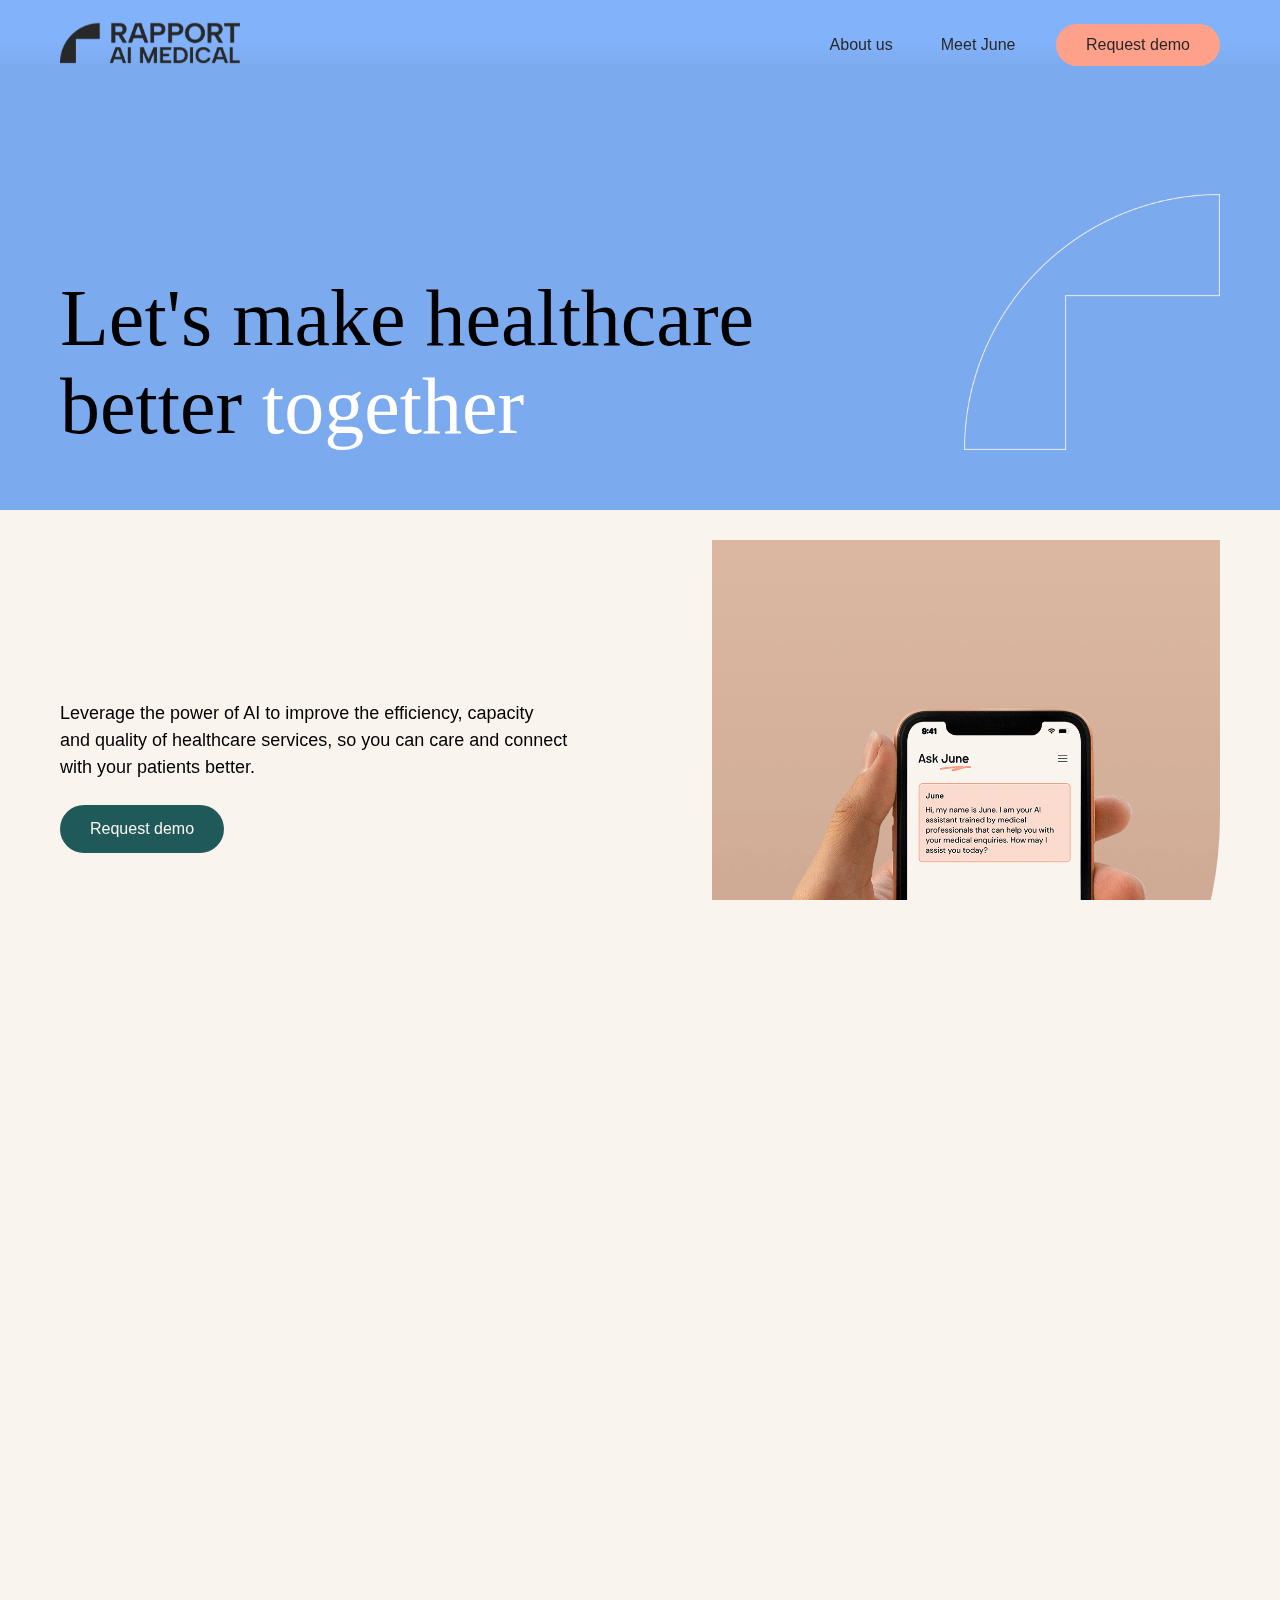
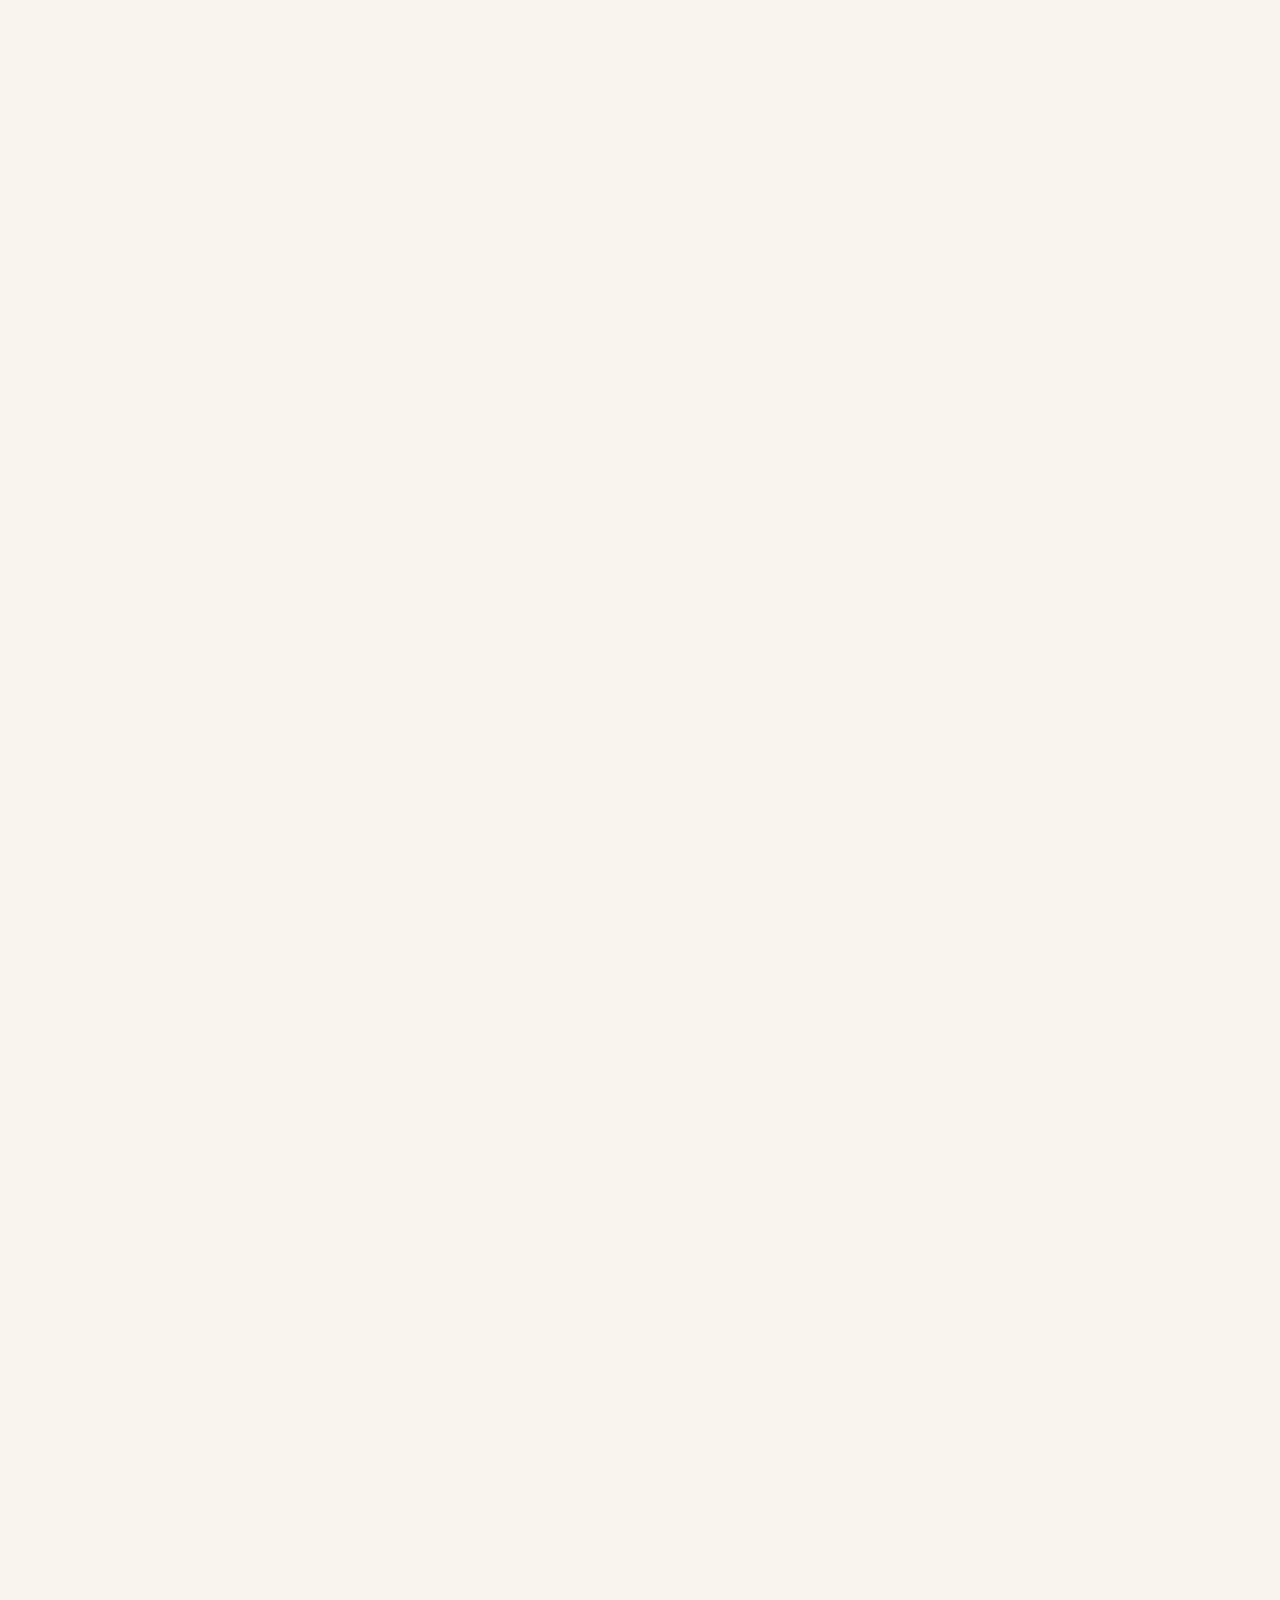
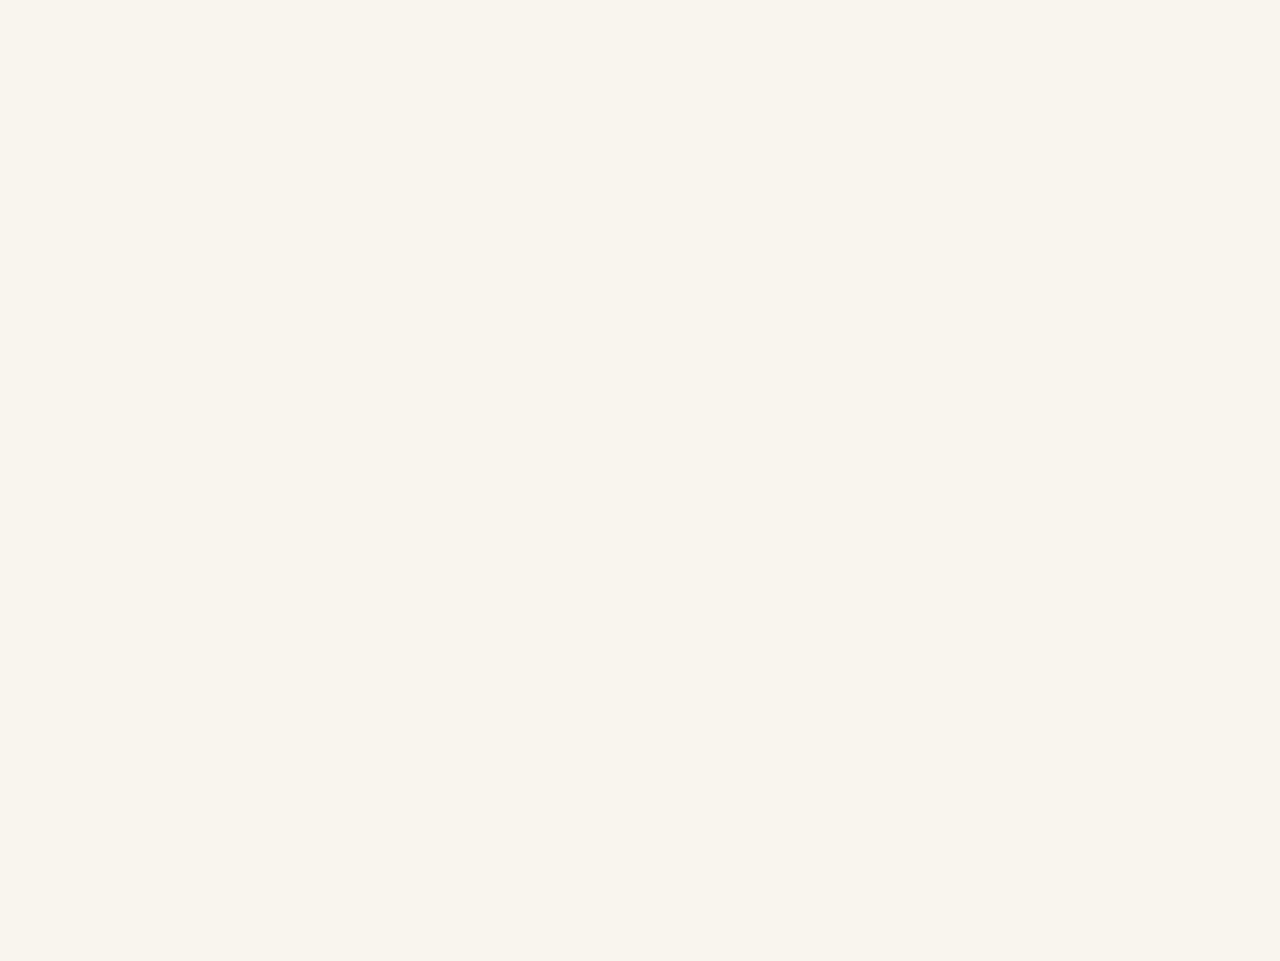
==== commit 1fa9de53: "Update content" ====
--- a/index.html
+++ b/index.html
@@ -23,38 +23,42 @@
 </head>
 
 <body>
-  <header id="nav" class="nav">
+  <header id="nav">
     <div class="blur"></div>
-    <a href="/"><img src="assets/Rapport-logo-RGB_full_black.png" class="logo"></a>
-    <div class="menu">
-      <ul>
-        <li><a href="about">About us</a></li>
-        <li><a href="product">Meet June</a></li>
-      </ul>
-      <button type="button" class="button coral"><a href="contact">Request demo</a></button>
-    </div>
-    <div class="hamburger">
-      <div class="line1"></div>
-      <div class="line2"></div>
-      <div class="line3"></div>
-    </div>
-    <div id="dropdown" class="dropdown">
-      <ul>
-        <li><a href="about">About us</a></li>
-        <li><a href="product">Meet June</a></li>
-        <li><a href="contact">Contact</a></li>
-      </ul>
+    <div class="nav-content">
+      <a href="/"><img src="assets/Rapport-logo-RGB_full_black.png" class="logo"></a>
+      <div class="menu">
+        <ul>
+          <li><a href="about">About us</a></li>
+          <li><a href="product">Meet June</a></li>
+        </ul>
+        <button type="button" class="button coral"><a href="contact">Request demo</a></button>
+      </div>
+      <div class="hamburger">
+        <div class="line1"></div>
+        <div class="line2"></div>
+        <div class="line3"></div>
+      </div>
+      <div id="dropdown" class="dropdown">
+        <ul>
+          <li><a href="about">About us</a></li>
+          <li><a href="product">Meet June</a></li>
+          <li><a href="contact">Contact</a></li>
+        </ul>
+      </div>
     </div>
   </header>
 
   <section id="hero">
-    <div class="headline blue">
-      <h1>Better Healthcare<br>for all</h1>
+    <div class="blue"><div class="container">
+    <div class="headline">
+      <h1>Let's make healthcare<br>better <span style="color:white;">together</span></h1>
       <img src="assets/graphic_outline.png">
     </div>
+    </div></div>
     <div class="hero-bottom">
       <div class="hero-text">
-        <p>Let our intelligent technology handle the laborious burden, so your team can focus on delivering exceptional, personalized healthcare. Our intuitive system streamlines patient-provider interactions, allowing your team to build deeper, more meaningful connections.</p>
+        <p>Leverage the power of AI to improve the efficiency, capacity and quality of healthcare services, so you can care and connect with your patients better.</p>
         <button type="button" class="button darkgreen"><a href="contact">Request demo</a></button>
       </div>
       <div class="hero-img"><img src="assets/AskJune_screen.png"></div>
@@ -64,53 +68,58 @@
   <section id="overview">
     <div class="meetJune">
       <h1>Meet our AI Medical Assistant</h1><img src="assets/June-logo.png">
-      <h5>Created by doctors, Built by data scientists, Trusted by Patients</h5>
+      <h5>Created by doctors, Built by data scientists, and Trusted by Patients</h5>
     </div>
     <div class="june-features">
       <div id="feature-img">
-        <img class="fp 1" style="display:block" src="assets/AskJune_screen.png">
-        <img class="fp 2" src="assets/AskJune_screen.png">
-        <img class="fp 3" src="assets/AskJune_screen.png">
-        <img class="fp 4" src="assets/AskJune_screen.png">
+        <img class="fp 1" style="display:block" src="assets/AskJune_matching.jpg">
+        <img class="fp 2" src="assets/AskJune_convo.png">
+        <img class="fp 3" src="assets/AskJune_trained.png">
+        <img class="fp 4" src="assets/AskJune_iphone.png" style="object-position:85%;">
       </div>
       <div id="feature-points">
         <div class="fp 1" onclick="show(this)">
-          <h3 style="font-weight:600">Conversational Medical Advisor, Powered by Intelligence</h3>
+          <h3 style="font-weight:600">Accurate Doctor-Patient Matching & Streamlined Clinical Flow<span>+</span></h3>
           <ul style="display:block">
-            <li>Our AI is trained by doctors and language experts to detect medical issues and symptoms, even from casual conversation.</li>
-            <li>We explain any unfamiliar medical terms in plain, easy-to-understand language.</li>
-            <li>Our intelligent system asks thoughtful follow-up questions to hone in on your specific condition and symptoms.</li>
-            <li>We summarize the key details of your medical history and symptoms to aid further analysis.</li>
+            <li>AI powered recommendations and doctor matching based on patients' specific needs</li>
+            <li>Seamless integration with online booking (or other CRM / ERP) systems</li>
+            <li>Streamlined clinical flow from booking, pre-diagnostic evaluation, check-in and consultation</li>
           </ul>
-        </div>
+        </div><span class="line"></span>
 
         <div class="fp 2" onclick="show(this)">
-          <h3>Clinically Trained Diagnostic System</h3>
+          <h3>Conversational Medical Assistant, Powered by Intelligence<span>+</span></h3>
           <ul>
-            <li>Our complex proprietary recommendation system compares all possible diagnoses against the patient's symptoms.</li>
-            <li>The system mimics the nuanced thought process of an experienced human doctor.</li>
-            <li>It intelligently accounts for how the same symptom can carry different significance in different scenarios.</li>
-            <li>The full version continuously refines diagnostic accuracy through machine learning from doctor feedback.</li>
+            <li>Advanced Large Language Model (LLM) capable of conversing fluently in the local languages (including Cantonese slangs), allowing patients to freely express their medical concerns</li>
+            <li>Trained by doctors to interpret medical context from layman conversation and detect medical issues for further analysis</li>
+            <li>Ability to explain and elaborate any unfamiliar medical terms or concepts</li>
+            <li>Ability to respond to patient input in real time and ask thoughtful follow-up questions to hone in on specific symptoms</li>
           </ul>
-        </div>
+        </div><span class="line"></span>
 
         <div class="fp 3" onclick="show(this)">
-          <h3>Simplified Provider Matching & Booking</h3>
+          <h3>Clinically Trained Diagnostic & Recommendation System<span>+</span></h3>
           <ul>
-            <li>AI-recommended specialists based on patients' specific needs</li>
-            <li>Transparent provider details like specialty, qualifications, and expertise</li>
-            <li>Seamless scheduling integration with your healthcare system</li>
+            <li>Intricately designed diagnostic algorithm considers a matrix of possible diagnoses against the patient's symptoms</li>
+            <li>Mimics the nuanced thought process of an experienced human doctor</li>
+            <li>Intelligently accounts for how the same symptom can carry differing significance under different scenarios</li>
           </ul>
-        </div>
+        </div><span class="line"></span>
 
         <div class="fp 4" onclick="show(this)">
-          <h3>Comprehensive and Tailored Evaluation Reports</h3>
+          <h3>Personalised Recommendations and Evaluation Reports<span>+</span></h3>
           <ul>
-            <li>Personalized reports for both healthcare providers and patients</li>
-            <li>Detailed transcript and summary of your medical evaluation</li>
-            <li>Estimated likelihood of potential conditions and relevant specialties</li>
-            <li>Assessment of symptom severity and urgency</li>
-            <li>Customized self-care tips and illness information</li>
+            <li>Tailored and personalised reports for both healthcare providers and patients</li>
+            <li>For Patients:</li>
+            <li style="list-style-type:none"><ul class="second-lvl">
+              <li>Personalised recommendation on next step and self-care tips</li>
+              <li>Assessment of symptom severity and potential relevant conditions</li>
+            </ul></li>
+            <li>For Providers:</li>
+            <li style="list-style-type:none"><ul class="second-lvl">
+              <li>Summary of evaluation for easy doctor hand-over pre-consultation</li>
+              <li>Attachment of relevant differential diagnoses considered and disease information for intelligent point-of-care support for doctors</li>
+            </ul></li>
           </ul>
         </div>
 
@@ -162,19 +171,23 @@
     </div>
   </section>
 
-  <section id="aboutus"class="cyan">
+  <section id="aboutus" class="cyan">
+    <div class="container">
     <h6>About us</h6>
     <h2>At Rapport, we're revolutionizing healthcare by empowering hospitals and clinics with an AI-driven solution.</h2>
     <p>Unlike generic chatbots or fragmented healthcare IT systems, our medically trained LLM and proprietary diagnostic algorithm power a unified, intelligent platform  that streamlines operations, improves patient outcomes, and delivers powerful data insights to drive better decision-making.</p>
     <button class="text-bt"><a href="about">Learn more</a></button>
-  </section>
-
-  <section id="CTA">
+    </div>
+  </section>
+
+  <section id="CTA" class="coral">
+    <div class="container">
     <div class="CTA-text">
       <h4>Our goal is to provide you with a customized solution tailored to your needs.</h4>
       <p>Connect with our medical and tech experts to discuss your preferences.</p>
       <button type="button" class="button darkgreen"><a href="contact">Chat with us</a></button>
     </div>
+    </div>
     <div class="graphic">
       <div class="quadrant white round_TL"></div>
       <div class="square coral"></div>
@@ -182,12 +195,13 @@
   </section>
 
   <footer>
+  <div id="footer">
   <div class="footer-top">
     <div class="footer-left">
       <div class="logo"><img src="assets/Rapport-logo-RGB_symbol_black.png"></div>
 
       <div class="desc">
-        <h6>Founded in 2023, Rapport AI Medical is a healthcare technology solutions platform with a mission to address the inefficiencies of our healthcare industry and improve patient experience by leveraging AI and technology.</h6>
+        <h6>Rapport AI Medical is a healthcare technology solutions platform with a mission to address the inefficiencies of our healthcare industry and improve patient experience by leveraging AI and technology.</h6>
         <button class="button"><a href="contact">Request demo</a></button>
       </div>
     </div>
@@ -254,6 +268,7 @@
     </div>
 
   </div>
+  </div>
   </footer>
 
 
@@ -294,6 +309,7 @@
     featurePoints.forEach((fp) => {
       let isActive = fp.className === activeClassName;
       fp.querySelector("h3").style.fontWeight = isActive ? 600 : 400;
+      fp.querySelector("span").innerHTML = isActive ? "-" : "+";
       fp.querySelector("ul").style.display = isActive ? "block" : "none";
     });
 
--- a/styles/style.css
+++ b/styles/style.css
@@ -37,9 +37,8 @@
 	font-weight: 400;
 	font-style: normal;
 	scroll-behavior: smooth;
-}
-
-html, body {overflow: hidden;}
+	overflow: hidden;
+}
 body {overflow-y: auto;}
 
 ::-webkit-scrollbar {
@@ -104,6 +103,10 @@
 	margin-left: 16px;
 	line-height: 135%;
 	padding: 4px 0 4px 12px;
+}
+
+img {
+	image-orientation: none;
 }
 
 .coral {background: var(--coral);}
@@ -112,6 +115,7 @@
 .blue {background: var(--blue);}
 .cyan {background: var(--cyan);}
 .green {background: var(--green);}
+.darkblue {background: var(--darkblue);}
 .darkgreen {background: var(--darkgreen); color: var(--offwhite);}
 .darkgreen a {color: var(--offwhite);}
 
@@ -151,18 +155,21 @@
 
 /* ––– NAV BAR ––– */
 
-.nav {
-	width: calc(100vw - 120px);
+#nav {
+	width: 100%;
 	height: 70px;
-	padding: 10px 60px;
-	display: flex;
-	justify-content: space-between;
-	align-items: center;
 	background: var(--off-white);
 	position: fixed;
 	top: 0;
 	z-index: 2;
 	transition: top 0.3s;
+}
+
+.nav-content {
+	display: flex;
+	justify-content: space-between;
+	align-items: center;
+	padding: 10px 60px;
 }
 
 .logo {
@@ -188,16 +195,18 @@
 	gap: 36px;
 }
 
-.nav ul {
+.nav-content ul {
 	list-style-type: none;
 	margin: 0;
 	padding: 0;
+	padding-right: 12px;
 	overflow: hidden;
 	display: inline-flex;
 }
 
-.nav li {
+.nav-content li {
 	display: block;
+	margin: 0;
 	padding: 24px;
 }
 
@@ -264,7 +273,7 @@
 
 @media only screen and (max-width: 750px) {
 
-	.nav {
+	.nav-content {
 		height: 50px;
 		width: calc(100vw - 60px);
 		padding: 20px 30px;
@@ -296,7 +305,7 @@
 
 .headline {
 	height: calc(50vh - 60px);
-	padding: 30px 60px;
+	padding: 60px;
 	display: flex;
 	align-items: end;
 	justify-content: space-between;
@@ -324,8 +333,12 @@
 	position: -webkit-sticky;
 	position: sticky;
 	align-self: flex-start;
-	top: calc(100vh - 210px);
+	top: calc(100vh - 200px);
 	line-height: 1.5;
+}
+
+.hero-text p {
+	font-size: 1.125rem;
 }
 
 .hero-text button {
@@ -337,7 +350,8 @@
 }
 
 .hero-img img {
-	width: 100%;
+	min-width: 100%;
+	max-height: 75vh;
 	aspect-ratio: 3/4;
 	object-fit: cover;
 	border-bottom-right-radius: 400px;
@@ -403,7 +417,6 @@
 
 .june-features {
 	display: flex;
-	flex-flow: row nowrap;
 	width: calc(100vw - 120px);
 	gap: 24px;
 	padding: 24px 0;
@@ -416,12 +429,16 @@
 #feature-img img {
 	width: 100%;
 	height: 100%;
+	aspect-ratio: 1/1;
 	object-fit: cover;
 	display: none;
 }
 
 #feature-points {
 	width: 50%;
+	display: flex;
+	flex-flow: column nowrap;
+	justify-content: space-between;
 }
 
 #feature-points h3 {
@@ -431,6 +448,8 @@
 	line-height: 135%;
 	transition: font-weight 0.1s ease;
 	cursor: pointer;
+	display: flex;
+	justify-content: space-between;
 }
 
 #feature-points ul {
@@ -439,11 +458,23 @@
 	transition: display 0s 0.3s, opacity 0.3s ease;
 }
 
-#feature-points div:not(:last-child) {
-	border-bottom: 1px solid black;
+ul.second-lvl {
+	padding-top: 0;
+	display: block;
+	list-style-type: circle;
+}
+
+#feature-points div {
+	padding: 5% 0;
+}
+
+#feature-points div:first-child {
+	padding-top: 0;
+}
+
+#feature-points .line {
+	border-top: 1px solid black;
 	width: 100%;
-	padding-bottom: 24px;
-	margin-bottom: 24px;
 }
 
 
@@ -612,7 +643,6 @@
 	align-items: center;
 	justify-content: space-between;
 	padding: 0;
-	background: var(--coral);
 }
 
 .CTA-text {
@@ -863,6 +893,7 @@
 }
 
 #contact .page_title {
+	max-width: 48%;
 	min-width: calc(46.25% - 60px);
 	position: relative;
 }
@@ -888,7 +919,9 @@
 }
 
 #contact .form {
+	position: relative;
 	padding: 140px 60px 0 30px;
+	flex: 1;
 }
 
 .form-text p {
@@ -952,7 +985,7 @@
 		display: block;
 	}
 	#contact .page_title {
-		min-width: calc(100% - 60px);
+		min-width: 100%;
 	}
 	#contact .desktop {
 		display: none;
@@ -981,18 +1014,21 @@
 }
 
 #about-content {
-	padding: 60px;
-	margin-bottom: 90px;
+	width: 50%;
+	padding: 60px 0;
+	margin: 0 auto 90px auto;
 }
 
 #about-content h2 {
-	font-size: 2rem;
+	position: relative;
+	left: -60px;
+	font-size: 2.5rem;
 	padding: 36px 0 12px 0;
 }
 
 #about-content p {
-	line-height: 1.5;
-	padding: 8px 0;
+	line-height: 1.75;
+	padding: 12px 0;
 }
 
 #about-content .highlight {
@@ -1020,9 +1056,12 @@
 
 	#about-content {
 		padding: 30px;
+		width: calc(100% - 60px);
 	}
 	#about-content h2 {
-		padding: 72px 0 12px 0;
+		font-size: 2.75rem;
+		padding: 72px 0 24px 0;
+		left: 0;
 	}
 	#about-content p {
 		line-height: 1.75;
@@ -1030,6 +1069,7 @@
 	#about-content .highlight {
 		font-size: 1.75rem;
 		padding: 24px 0;
+		line-height: 1.5;
 	}
 }
 
@@ -1043,6 +1083,12 @@
 
 #product .page_title img {
 	padding-top: 150px;
+}
+
+@media only screen and (max-width: 1152px) {
+	#product .page_title img {
+		padding: 3% 50px 3% 0;
+	}
 }
 
 .product_hero img {
@@ -1058,7 +1104,7 @@
 	display: flex;
 	flex-flow: column wrap;
 	width: calc(100% - 120px);
-	gap: 48px;
+	gap: 6rem;
 }
 
 #product-content h2 {
@@ -1071,11 +1117,23 @@
 	display: flex;
 	flex-flow: row nowrap;
 	gap: 24px;
+	width: 100%;
+	max-height: 400px;
+	justify-content: space-between;
 }
 
 #product-content img {
 	width: calc(50% - 12px);
 	object-fit: cover;
+}
+
+.product-text {
+	width: 50%;
+	margin: auto 0;
+}
+
+.product-text.right {
+	padding-left: 24px;
 }
 
 #product-content .right {
@@ -1104,12 +1162,17 @@
 	}
 	.chat, .system, .eval, .matching {
 		display: block;
+		max-height: initial;
 	}
 	#product-content img {
 		width: 100%;
 	}
 	#product-content .right {
 		order: 1;
+		padding-left: 0;
+	}
+	.product-text {
+		width: 100%;
 	}
 	#product-content ul li {
 		line-height: 1.5;
@@ -1118,3 +1181,52 @@
 
 }
 
+
+
+@media only screen and (min-width: 1440px) {
+	.nav-content, .container, .hero-bottom, #overview, #value, #use-cases, #footer,
+	#about .page_title, #product, #product-content {
+		max-width: 1440px;
+		margin: 0 auto;
+	}
+
+	.headline {
+		padding: 60px 0;
+	}
+
+	.june-features {
+		width: 100%;
+	}
+
+	#CTA {position: relative;}
+	#CTA .container {
+		position: absolute;
+		inset: 0px;
+		display: flex;
+		align-items: center;
+	}
+
+	.page_title, .product_hero img, #product-content, .CTA-text {
+		padding-left: 0;
+		padding-right: 0;
+		width: 100%;
+	}
+
+	.half-screen {
+		max-width: 720px;
+		min-width: 630px;
+	}
+
+	#contact .half-screen {
+		position: absolute;
+		right: 0;
+		padding-right: 60px;
+	}
+	#contact .form .half-screen {
+		position: absolute;
+		left: 0;
+		padding-left: 60px;
+	}
+
+}
+
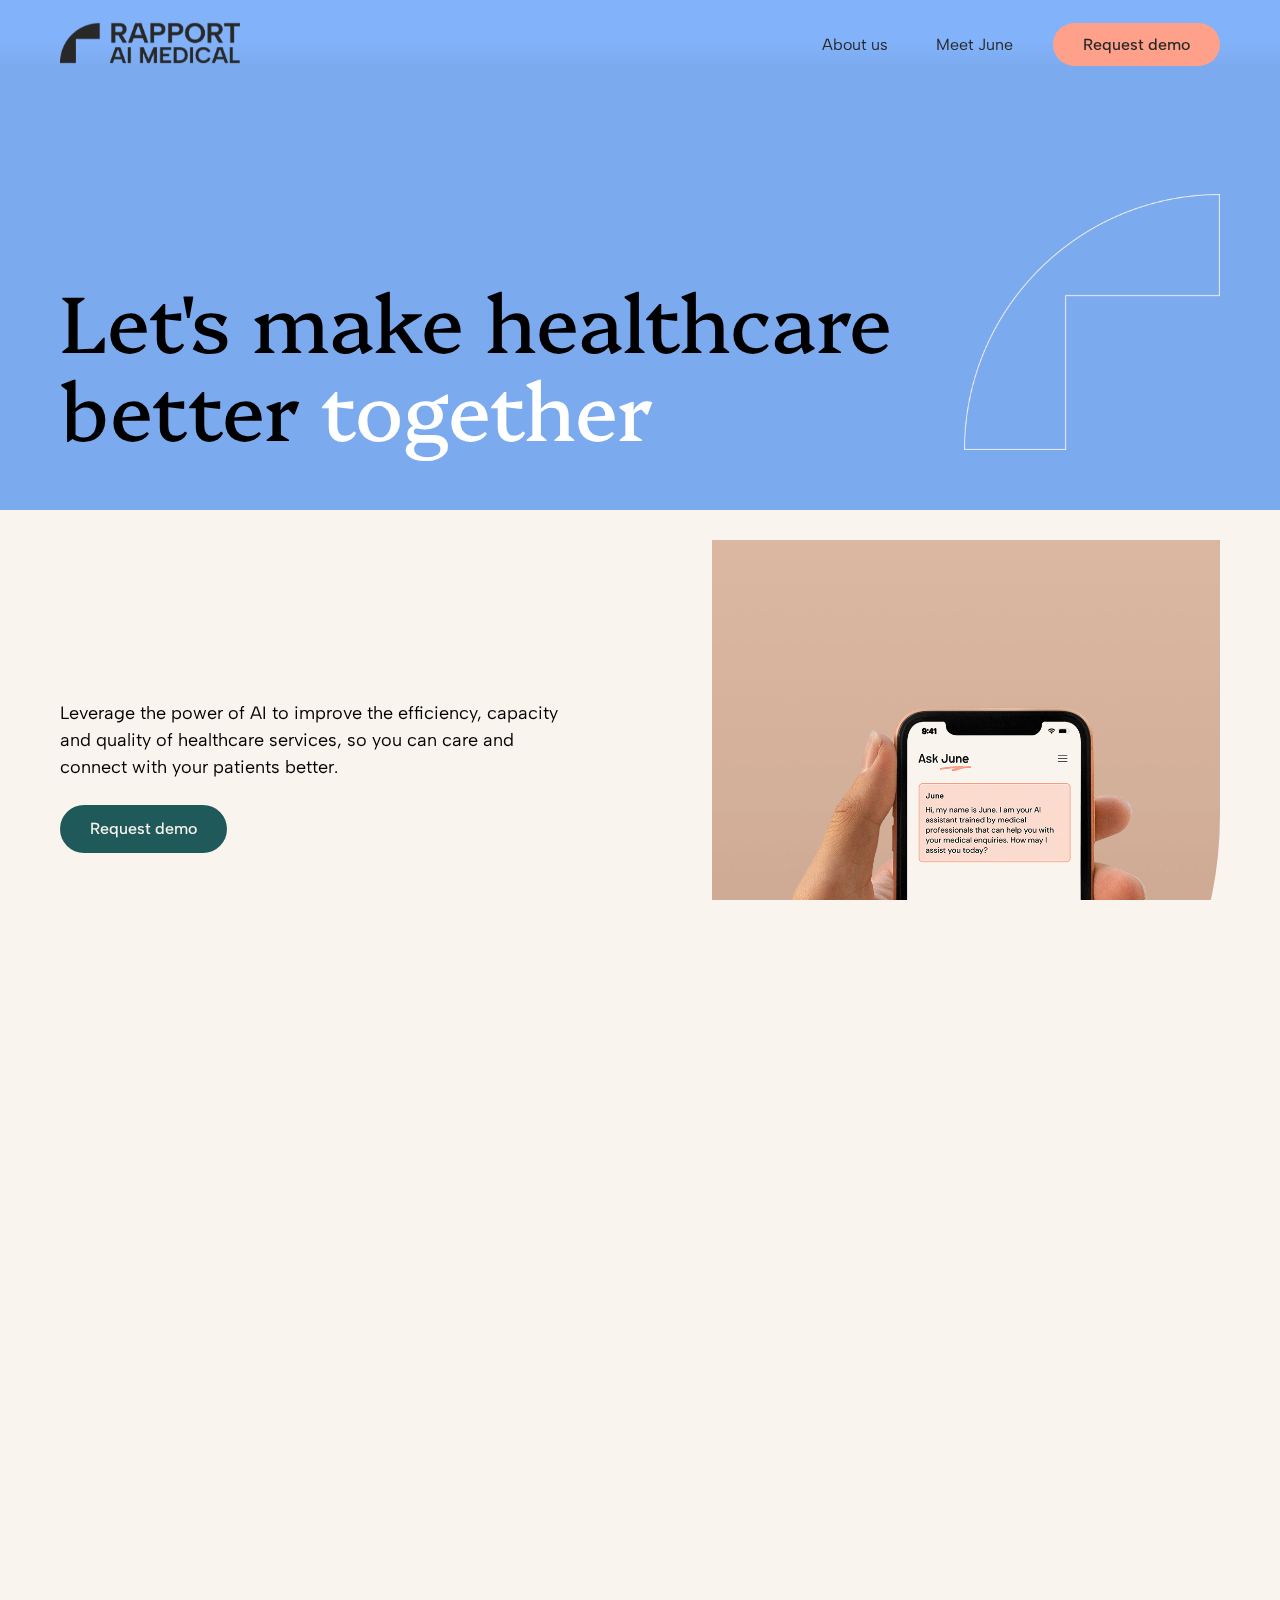
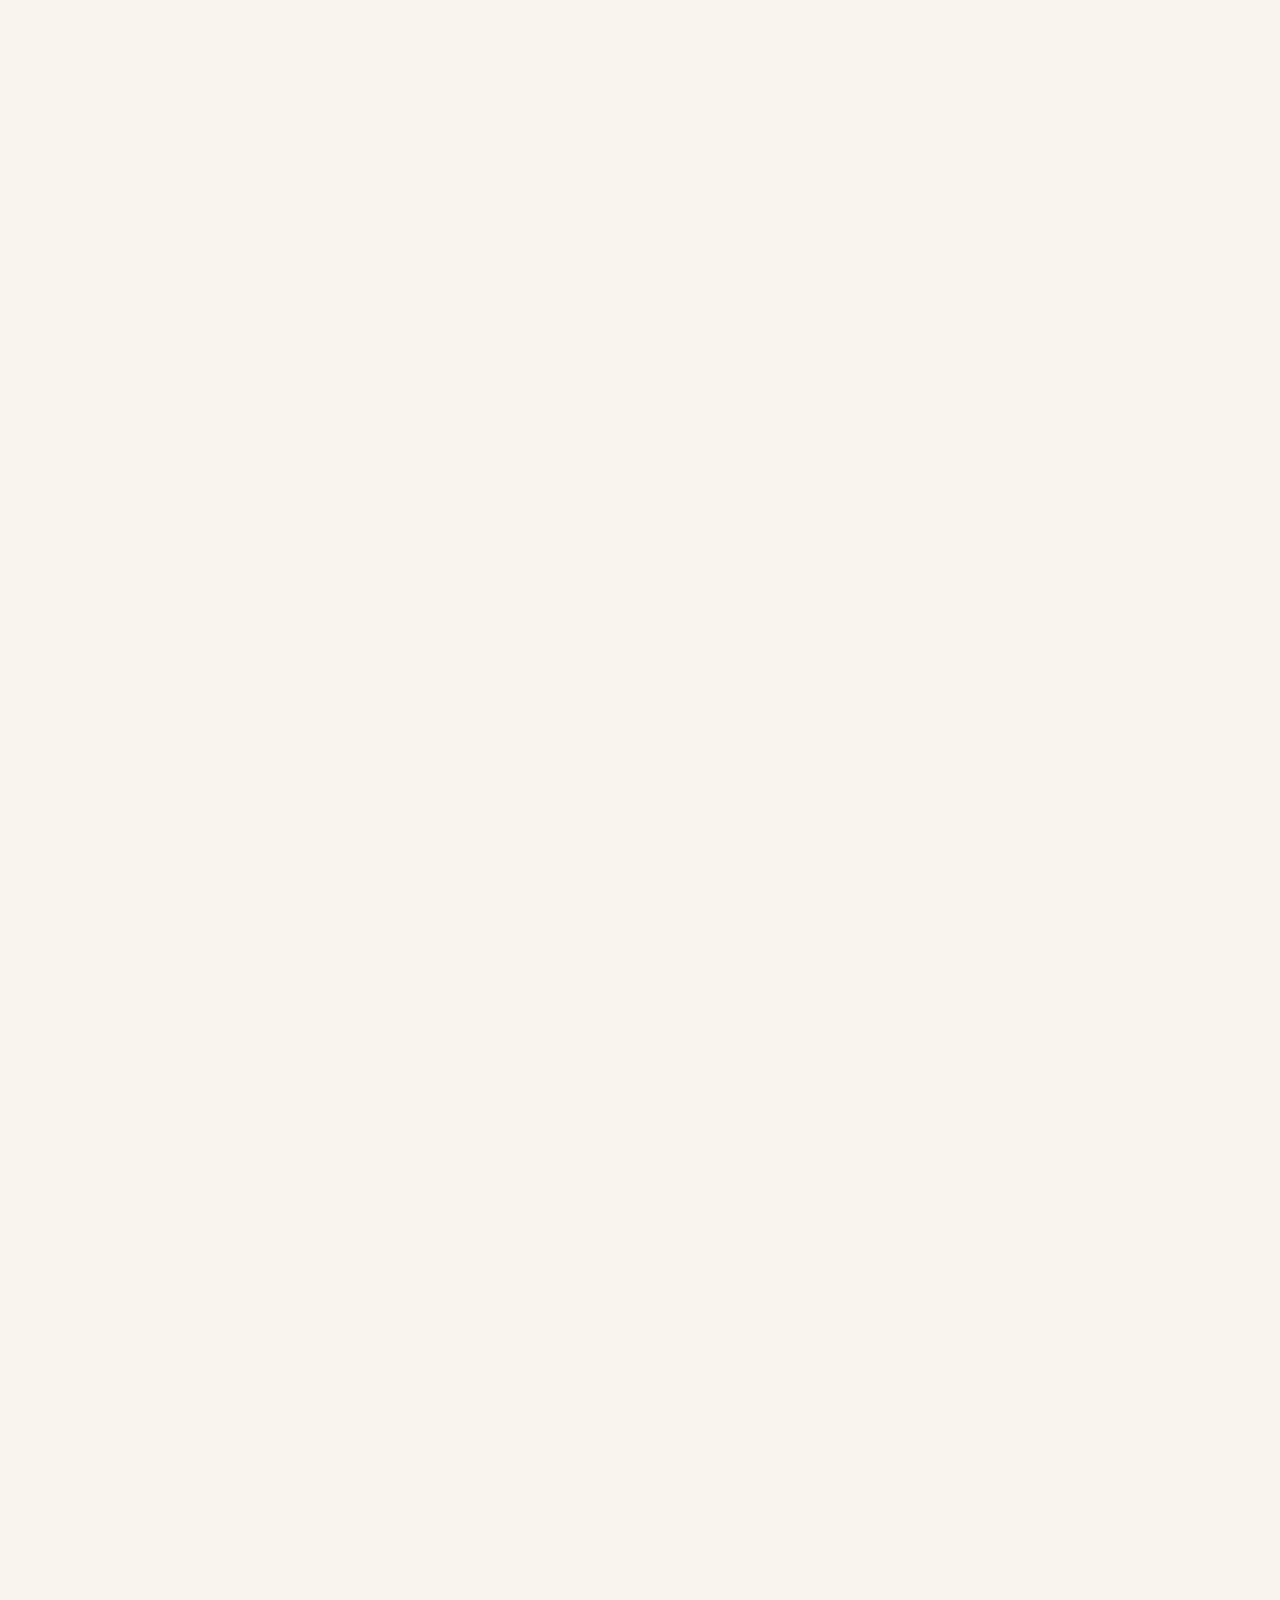
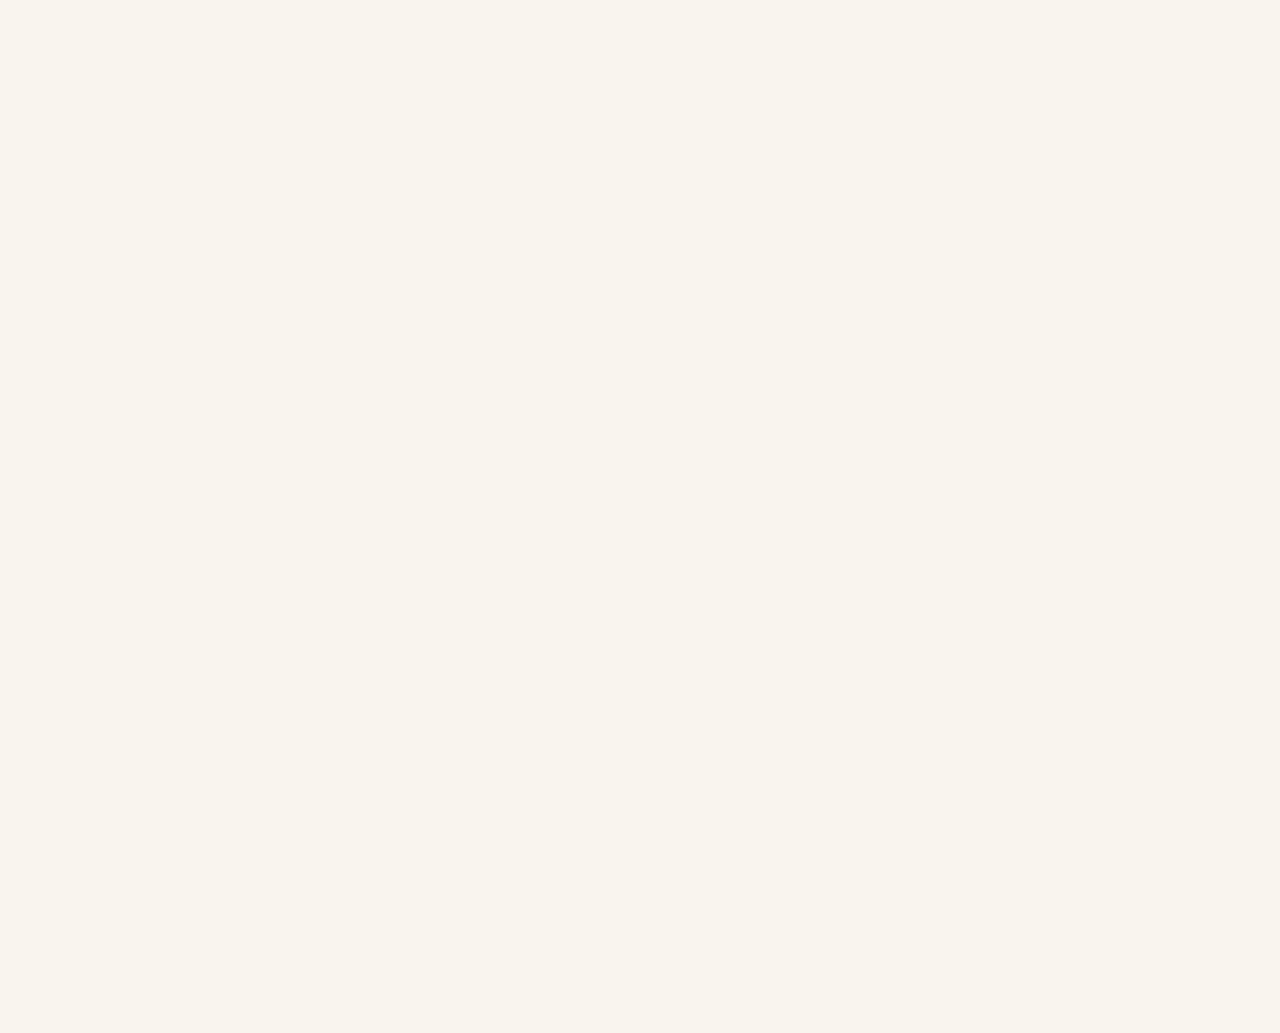
==== commit 929ace21: "Fix wrong image and font issue" ====
--- a/index.html
+++ b/index.html
@@ -5,6 +5,9 @@
   <link rel="stylesheet" href="styles/reset.css">
   <link rel="stylesheet" type="text/css" href="styles/style.css">
   <link rel="stylesheet" href="https://cdnjs.cloudflare.com/ajax/libs/font-awesome/4.7.0/css/font-awesome.min.css">
+  <link rel="preconnect" href="https://fonts.googleapis.com">
+  <link rel="preconnect" href="https://fonts.gstatic.com" crossorigin>
+  <link href="https://fonts.googleapis.com/css2?family=Albert+Sans:ital,wght@0,100..900;1,100..900&family=Platypi:ital,wght@0,300..800;1,300..800&display=swap" rel="stylesheet">
   <link rel="shortcut icon" href="assets/favicon/favicon.ico" type="image/x-icon">
   <link rel="icon" href="assets/favicon/favicon.ico" type="image/x-icon">
   <link rel="apple-touch-icon" sizes="180x180" href="assets/favicon/apple-touch-icon.png">
@@ -75,7 +78,7 @@
         <img class="fp 1" style="display:block" src="assets/AskJune_matching.jpg">
         <img class="fp 2" src="assets/AskJune_convo.png">
         <img class="fp 3" src="assets/AskJune_trained.png">
-        <img class="fp 4" src="assets/AskJune_iphone.png" style="object-position:85%;">
+        <img class="fp 4" src="assets/AskJune_EvaluationReport.png">
       </div>
       <div id="feature-points">
         <div class="fp 1" onclick="show(this)">
--- a/styles/style.css
+++ b/styles/style.css
@@ -20,13 +20,11 @@
 }
 
 @font-face {
- 	font-family: Platypi;
- 	src: url('https://fonts.googleapis.com/css2?family=Platypi:ital,wght@0,300..800;1,300..800&display=swap');
+ 	font-family: 'Platypi';
 }
 
 @font-face {
-	font-family: Albert Sans;
-	src: url('https://fonts.googleapis.com/css2?family=Albert+Sans:ital,wght@0,100..900;1,100..900&family=Platypi:ital,wght@0,300..800;1,300..800&display=swap');
+	font-family: 'Albert Sans';
 }
 
 html, body {
@@ -459,9 +457,9 @@
 }
 
 ul.second-lvl {
-	padding-top: 0;
-	display: block;
-	list-style-type: circle;
+	padding-top: 0 !important;
+	display: block !important;
+	list-style-type: circle !important;
 }
 
 #feature-points div {
@@ -1118,12 +1116,13 @@
 	flex-flow: row nowrap;
 	gap: 24px;
 	width: 100%;
-	max-height: 400px;
+	max-height: 80vw;
 	justify-content: space-between;
 }
 
 #product-content img {
 	width: calc(50% - 12px);
+	max-height: 60vh;
 	object-fit: cover;
 }
 
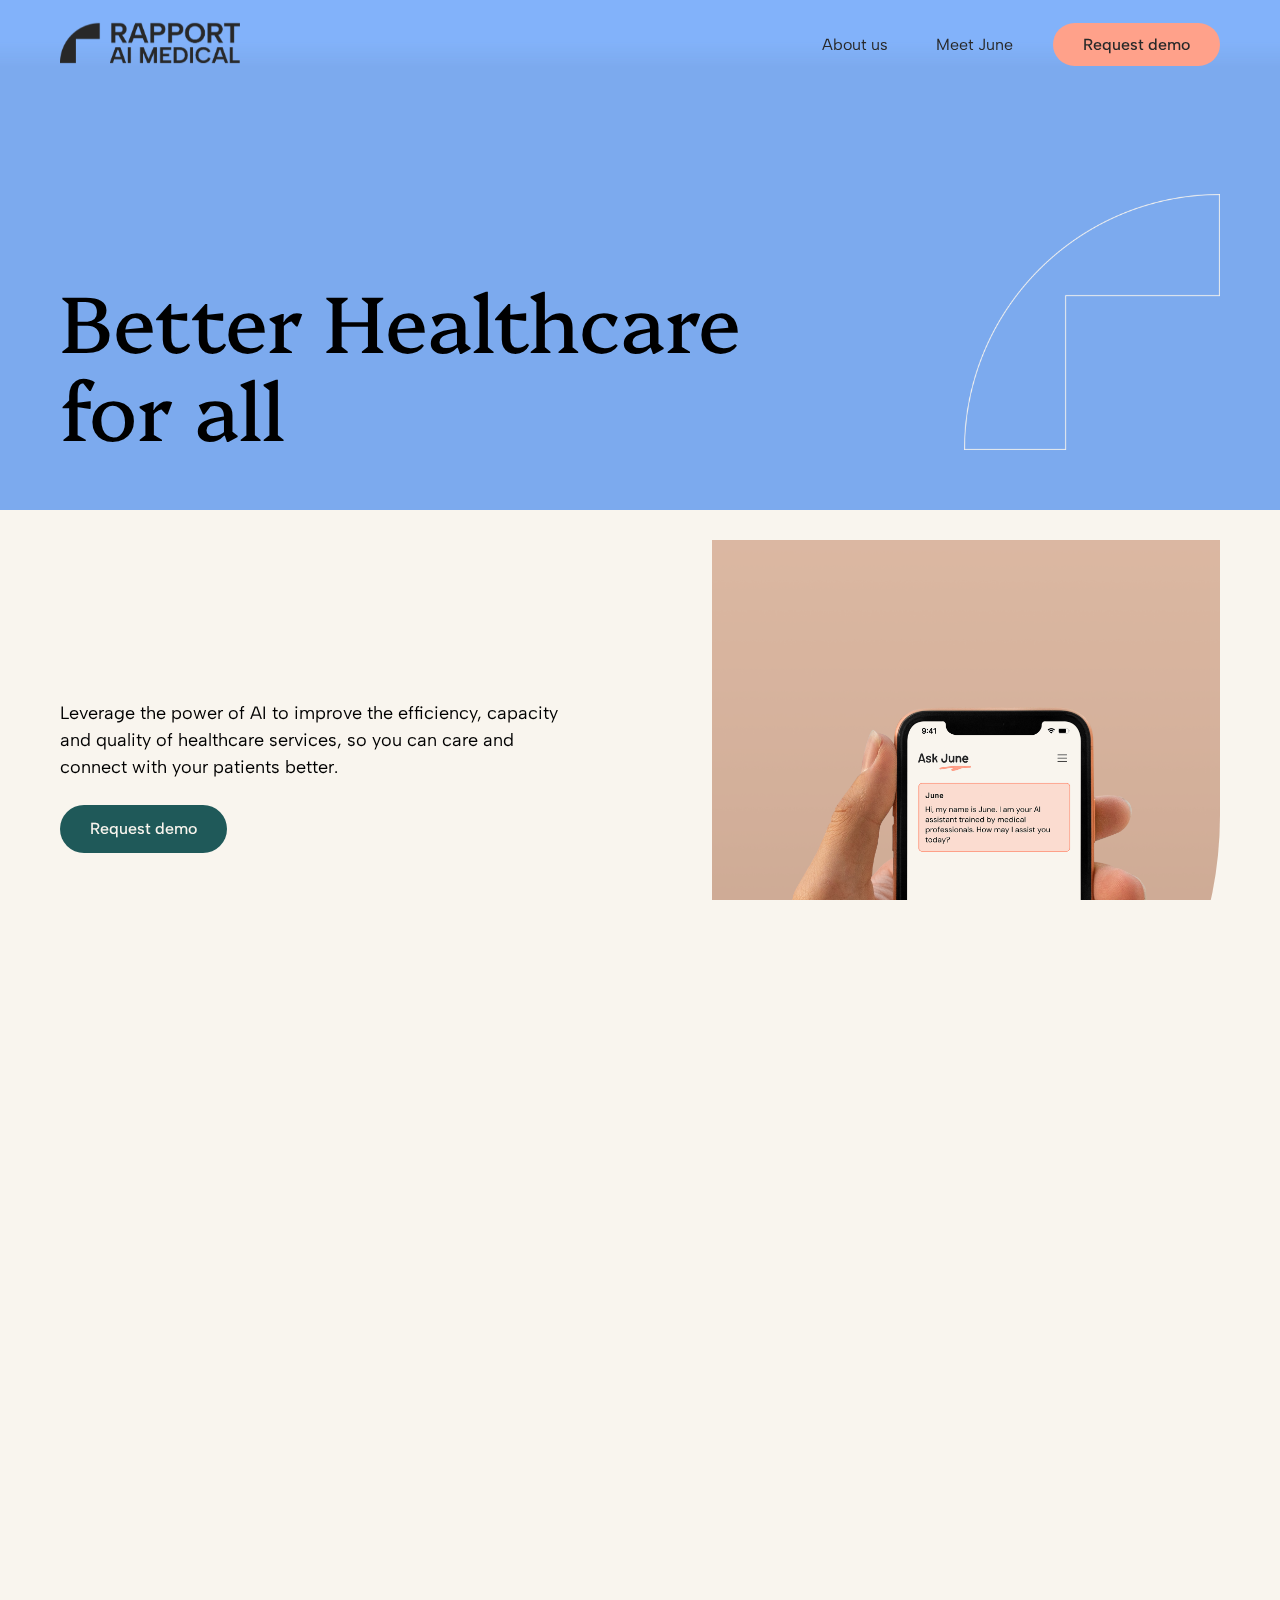
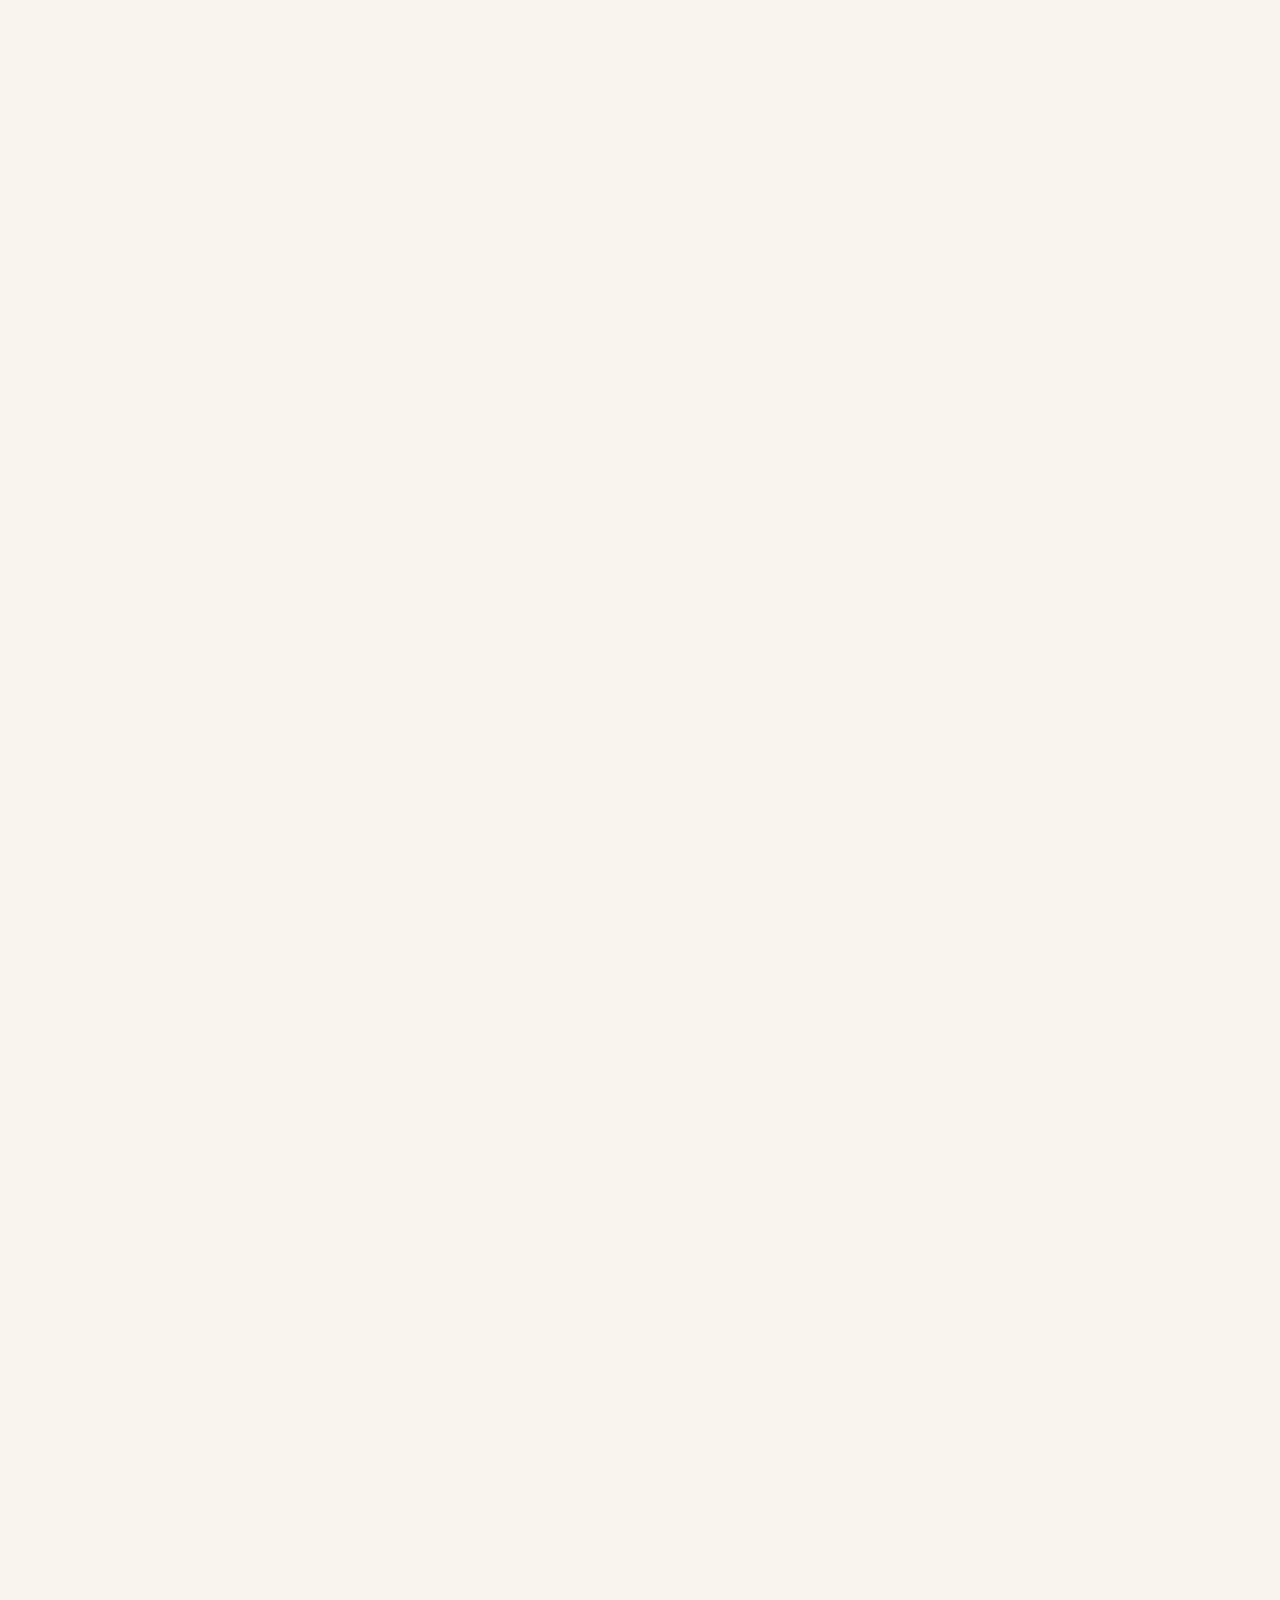
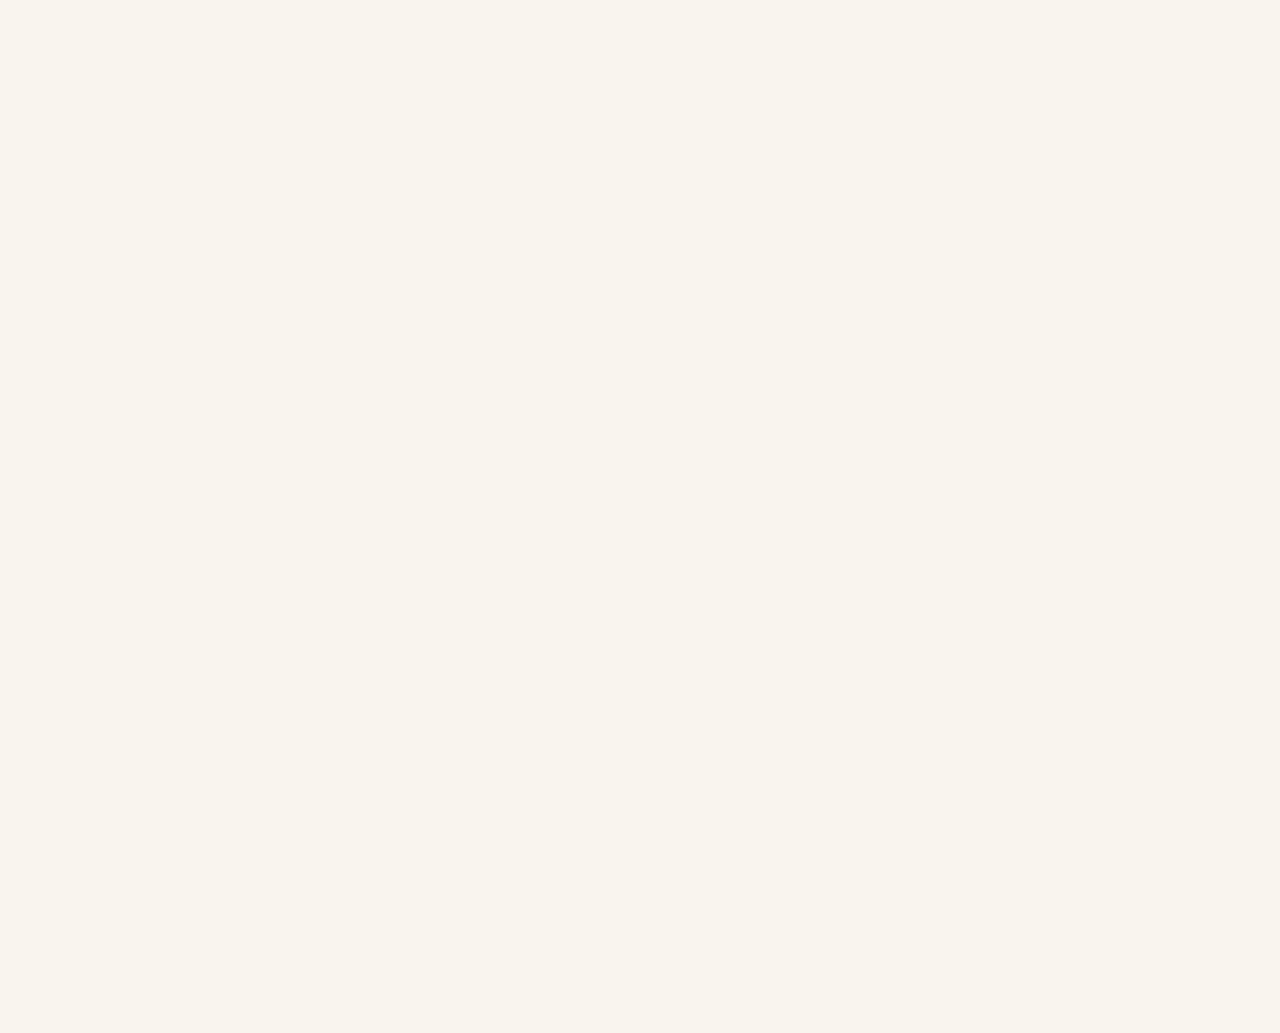
==== commit 6a3d90fd: "Update copy" ====
--- a/index.html
+++ b/index.html
@@ -55,7 +55,7 @@
   <section id="hero">
     <div class="blue"><div class="container">
     <div class="headline">
-      <h1>Let's make healthcare<br>better <span style="color:white;">together</span></h1>
+      <h1>Better Healthcare <br>for all</h1>
       <img src="assets/graphic_outline.png">
     </div>
     </div></div>
@@ -94,7 +94,7 @@
           <h3>Conversational Medical Assistant, Powered by Intelligence<span>+</span></h3>
           <ul>
             <li>Advanced Large Language Model (LLM) capable of conversing fluently in the local languages (including Cantonese slangs), allowing patients to freely express their medical concerns</li>
-            <li>Trained by doctors to interpret medical context from layman conversation and detect medical issues for further analysis</li>
+            <li>Trained by doctors to interpret medical context from layman conversations and detect medical issues for further analysis</li>
             <li>Ability to explain and elaborate any unfamiliar medical terms or concepts</li>
             <li>Ability to respond to patient input in real time and ask thoughtful follow-up questions to hone in on specific symptoms</li>
           </ul>
@@ -115,13 +115,15 @@
             <li>Tailored and personalised reports for both healthcare providers and patients</li>
             <li>For Patients:</li>
             <li style="list-style-type:none"><ul class="second-lvl">
-              <li>Personalised recommendation on next step and self-care tips</li>
+              <li>Personalised recommendations on next steps and self-care tips</li>
               <li>Assessment of symptom severity and potential relevant conditions</li>
+              <li>Encouraging early detection and seeking of medical attention</li>
             </ul></li>
             <li>For Providers:</li>
             <li style="list-style-type:none"><ul class="second-lvl">
-              <li>Summary of evaluation for easy doctor hand-over pre-consultation</li>
-              <li>Attachment of relevant differential diagnoses considered and disease information for intelligent point-of-care support for doctors</li>
+              <li>Evaluation summary reports for easy doctor hand-over pre-consultation</li>
+              <li>Less time spent on basic medical history and note taking; and more time on in-depth consultation and examination</li>
+              <li>Highlighting relevant differential diagnoses considered and disease information for intelligent point-of-care support for doctors</li>
             </ul></li>
           </ul>
         </div>
@@ -164,7 +166,7 @@
       <div class="case-content compApp">
         <h6>Best suited for Insurance Companies or Hospitals</h6>
         <ul>
-          <li>Customized incorporation (same as online platform and onsite devices) into company’s application</li>
+          <li>Customised incorporation (same as online platform and onsite devices) into company’s application</li>
           <li>Accurate specialty matching - offer your clients a better after-sales service like hiring a medical professional in your team</li>
           <li>One-step provider match can be redirected to a selected list of company’s listed providers</li>
         </ul>
@@ -186,7 +188,7 @@
   <section id="CTA" class="coral">
     <div class="container">
     <div class="CTA-text">
-      <h4>Our goal is to provide you with a customized solution tailored to your needs.</h4>
+      <h4>Our goal is to provide you with a customised solution tailored to your needs.</h4>
       <p>Connect with our medical and tech experts to discuss your preferences.</p>
       <button type="button" class="button darkgreen"><a href="contact">Chat with us</a></button>
     </div>
@@ -205,7 +207,7 @@
 
       <div class="desc">
         <h6>Rapport AI Medical is a healthcare technology solutions platform with a mission to address the inefficiencies of our healthcare industry and improve patient experience by leveraging AI and technology.</h6>
-        <button class="button"><a href="contact">Request demo</a></button>
+        <button class="button"><a href="contact">Chat with us</a></button>
       </div>
     </div>
 
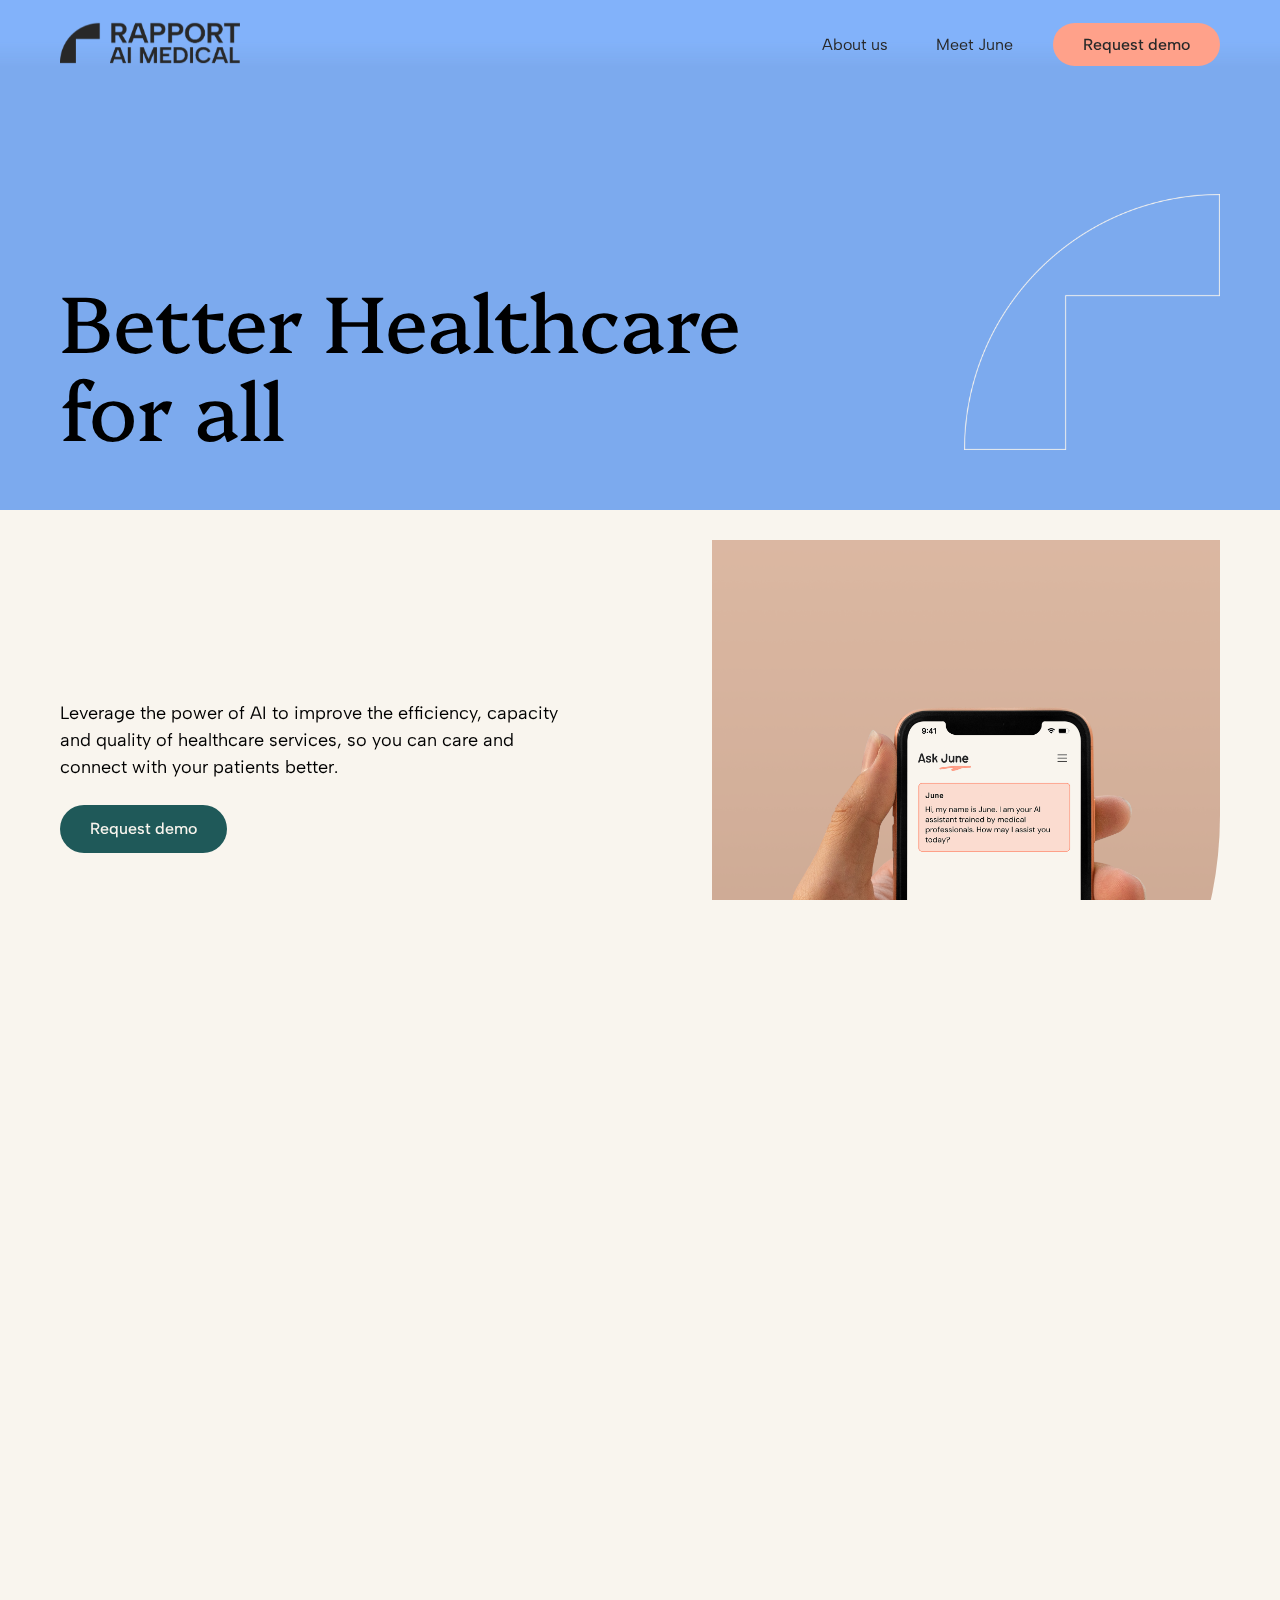
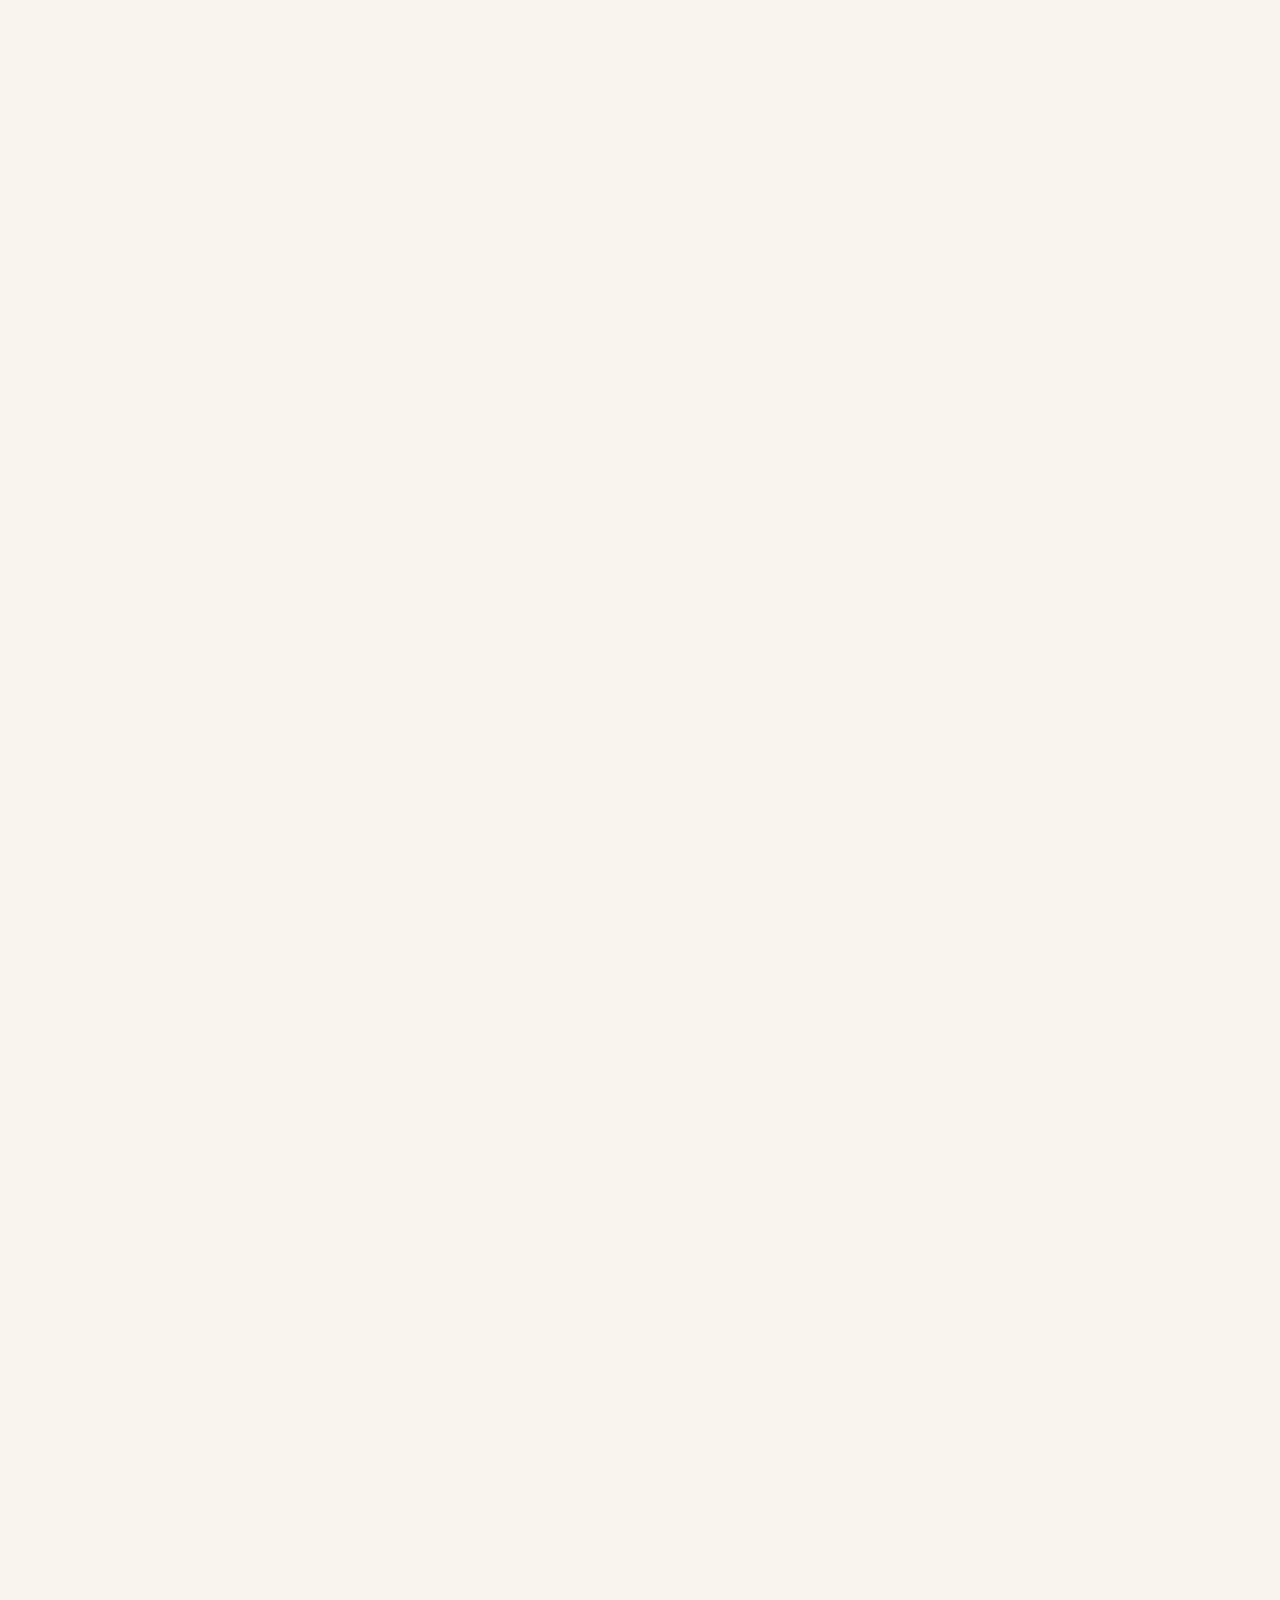
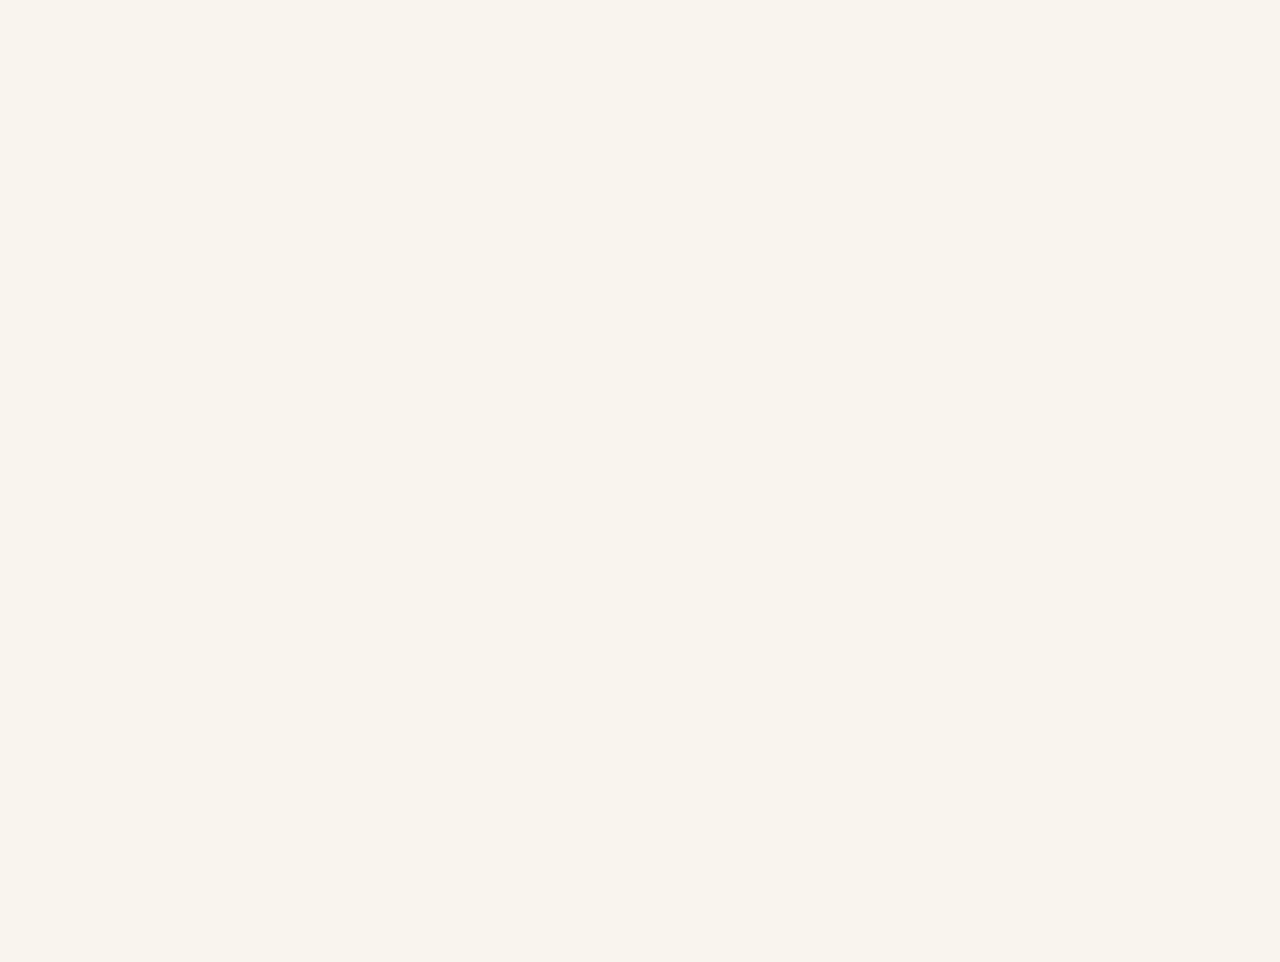
==== commit dfee9552: "Update copy + create js templates" ====
--- a/index.html
+++ b/index.html
@@ -106,6 +106,7 @@
             <li>Intricately designed diagnostic algorithm considers a matrix of possible diagnoses against the patient's symptoms</li>
             <li>Mimics the nuanced thought process of an experienced human doctor</li>
             <li>Intelligently accounts for how the same symptom can carry differing significance under different scenarios</li>
+            <li>Balances factors of accuracy, urgency, risk and utility</li>
           </ul>
         </div><span class="line"></span>
 
@@ -179,128 +180,18 @@
   <section id="aboutus" class="cyan">
     <div class="container">
     <h6>About us</h6>
-    <h2>At Rapport, we're revolutionizing healthcare by empowering hospitals and clinics with an AI-driven solution.</h2>
-    <p>Unlike generic chatbots or fragmented healthcare IT systems, our medically trained LLM and proprietary diagnostic algorithm power a unified, intelligent platform  that streamlines operations, improves patient outcomes, and delivers powerful data insights to drive better decision-making.</p>
+    <h2>At Rapport, we are revolutionising healthcare by empowering providers with an AI-driven solution.</h2>
+    <p>Unlike generic chatbots or fragmented healthcare IT systems, our medically trained LLM and proprietary diagnostic algorithm power a unified, intelligent platform that connects patients, streamlines operations, improves services, and delivers powerful data insights to drive better decision-making.</p>
     <button class="text-bt"><a href="about">Learn more</a></button>
     </div>
   </section>
 
-  <section id="CTA" class="coral">
-    <div class="container">
-    <div class="CTA-text">
-      <h4>Our goal is to provide you with a customised solution tailored to your needs.</h4>
-      <p>Connect with our medical and tech experts to discuss your preferences.</p>
-      <button type="button" class="button darkgreen"><a href="contact">Chat with us</a></button>
-    </div>
-    </div>
-    <div class="graphic">
-      <div class="quadrant white round_TL"></div>
-      <div class="square coral"></div>
-    </div>
-  </section>
-
-  <footer>
-  <div id="footer">
-  <div class="footer-top">
-    <div class="footer-left">
-      <div class="logo"><img src="assets/Rapport-logo-RGB_symbol_black.png"></div>
-
-      <div class="desc">
-        <h6>Rapport AI Medical is a healthcare technology solutions platform with a mission to address the inefficiencies of our healthcare industry and improve patient experience by leveraging AI and technology.</h6>
-        <button class="button"><a href="contact">Chat with us</a></button>
-      </div>
-    </div>
-
-    <div class="footer-right">
-      <div class="sub">
-        <h6>Stay in touch</h6>
-        <form id="subscribe" method="POST" action="subscribe.php"> 
-            <input type="email" name="subscribe" 
-                id="subscribe" 
-                placeholder="yourname@email.com" 
-                required> 
-            <button type="submit" class="button outlined">Submit</button> 
-        </form> 
-      </div>
-
-      <div class="page-links">
-        <p><a href="about">About us</a></p>
-        <p><a href="product">Meet June</a></p>
-        <p><a href="contact">Contact us</a></p>
-      </div>
-    </div>
-  </div>
-
-  <div class="footer-bottom">
-    <div class="socials">
-      <div class="icons">
-        <!-- <a href="#">
-          <svg class="icon icon-instagram">
-            <symbol id="icon-instagram" viewBox="0 0 32 32">
-              <path d="M16 2.881c4.275 0 4.781 0.019 6.462 0.094 1.563 0.069 2.406 0.331 2.969 0.55 0.744 0.288 1.281 0.638 1.837 1.194 0.563 0.563 0.906 1.094 1.2 1.838 0.219 0.563 0.481 1.412 0.55 2.969 0.075 1.688 0.094 2.194 0.094 6.463s-0.019 4.781-0.094 6.463c-0.069 1.563-0.331 2.406-0.55 2.969-0.288 0.744-0.637 1.281-1.194 1.837-0.563 0.563-1.094 0.906-1.837 1.2-0.563 0.219-1.413 0.481-2.969 0.55-1.688 0.075-2.194 0.094-6.463 0.094s-4.781-0.019-6.463-0.094c-1.563-0.069-2.406-0.331-2.969-0.55-0.744-0.288-1.281-0.637-1.838-1.194-0.563-0.563-0.906-1.094-1.2-1.837-0.219-0.563-0.481-1.413-0.55-2.969-0.075-1.688-0.094-2.194-0.094-6.463s0.019-4.781 0.094-6.463c0.069-1.563 0.331-2.406 0.55-2.969 0.288-0.744 0.638-1.281 1.194-1.838 0.563-0.563 1.094-0.906 1.838-1.2 0.563-0.219 1.412-0.481 2.969-0.55 1.681-0.075 2.188-0.094 6.463-0.094zM16 0c-4.344 0-4.887 0.019-6.594 0.094-1.7 0.075-2.869 0.35-3.881 0.744-1.056 0.412-1.95 0.956-2.837 1.85-0.894 0.888-1.438 1.781-1.85 2.831-0.394 1.019-0.669 2.181-0.744 3.881-0.075 1.713-0.094 2.256-0.094 6.6s0.019 4.887 0.094 6.594c0.075 1.7 0.35 2.869 0.744 3.881 0.413 1.056 0.956 1.95 1.85 2.837 0.887 0.887 1.781 1.438 2.831 1.844 1.019 0.394 2.181 0.669 3.881 0.744 1.706 0.075 2.25 0.094 6.594 0.094s4.888-0.019 6.594-0.094c1.7-0.075 2.869-0.35 3.881-0.744 1.050-0.406 1.944-0.956 2.831-1.844s1.438-1.781 1.844-2.831c0.394-1.019 0.669-2.181 0.744-3.881 0.075-1.706 0.094-2.25 0.094-6.594s-0.019-4.887-0.094-6.594c-0.075-1.7-0.35-2.869-0.744-3.881-0.394-1.063-0.938-1.956-1.831-2.844-0.887-0.887-1.781-1.438-2.831-1.844-1.019-0.394-2.181-0.669-3.881-0.744-1.712-0.081-2.256-0.1-6.6-0.1v0z"></path>
-              <path d="M16 7.781c-4.537 0-8.219 3.681-8.219 8.219s3.681 8.219 8.219 8.219 8.219-3.681 8.219-8.219c0-4.537-3.681-8.219-8.219-8.219zM16 21.331c-2.944 0-5.331-2.387-5.331-5.331s2.387-5.331 5.331-5.331c2.944 0 5.331 2.387 5.331 5.331s-2.387 5.331-5.331 5.331z"></path>
-              <path d="M26.462 7.456c0 1.060-0.859 1.919-1.919 1.919s-1.919-0.859-1.919-1.919c0-1.060 0.859-1.919 1.919-1.919s1.919 0.859 1.919 1.919z"></path>
-            </symbol>
-            <use xlink:href="#icon-instagram"></use>
-          </svg>
-        </a> -->
-        <a href="https://www.twitter.com/RapportAiMed" target="_blank">
-          <svg class="icon icon-x">
-            <symbol id="icon-x" viewBox="0 0 32 32">
-              <path d="M24.325 3h4.411l-9.636 11.013 11.336 14.987h-8.876l-6.952-9.089-7.955 9.089h-4.413l10.307-11.78-10.875-14.22h9.101l6.284 8.308zM22.777 26.36h2.444l-15.776-20.859h-2.623z"></path>
-            </symbol>
-            <use xlink:href="#icon-x"></use>
-          </svg>
-        </a>
-        <a href="https://www.linkedin.com/company/rapport-ai-medical/" target="_blank">
-          <svg class="icon icon-linkedin">
-            <symbol id="icon-linkedin" viewBox="0 0 32 32">
-              <path d="M29 0h-26c-1.65 0-3 1.35-3 3v26c0 1.65 1.35 3 3 3h26c1.65 0 3-1.35 3-3v-26c0-1.65-1.35-3-3-3zM12 26h-4v-14h4v14zM10 10c-1.106 0-2-0.894-2-2s0.894-2 2-2c1.106 0 2 0.894 2 2s-0.894 2-2 2zM26 26h-4v-8c0-1.106-0.894-2-2-2s-2 0.894-2 2v8h-4v-14h4v2.481c0.825-1.131 2.087-2.481 3.5-2.481 2.488 0 4.5 2.238 4.5 5v9z"></path>
-            </symbol>
-              <use xlink:href="#icon-linkedin"></use>
-            </svg>
-        </a>
-      </div>
-      <p><a href="mailto:admin@rapportaimedical.com" style="text-decoration:underline;">admin@rapportaimedical.com</a></p>
-    </div>
-
-    <div class="smallprint">
-      <p>
-        <span>© 2024 Rapport AI Medical. All rights reserved.</span>
-        &ensp;
-        <span>Website designed and developed by <a href="https://antoinettechow.com/" target="_blank">Antoinette Chow</a></span>
-      </p>
-    </div>
-
-  </div>
-  </div>
-  </footer>
-
-
+  <section id="CTA" class="coral"></section>
+
+  <footer><div id="footer"></div></footer>
+
+<script src="styles/script.js" defer></script>
 <script>
-
-  // Nav scroll
-
-  var prevScrollpos = window.pageYOffset;
-  window.onscroll = function() {
-  var currentScrollPos = window.pageYOffset;
-    if (prevScrollpos > currentScrollPos) {
-      document.querySelector('.nav').style.top = "0";
-    } else {
-      document.querySelector('.nav').style.top = "-110px";
-    }
-    prevScrollpos = currentScrollPos;
-  }
-
-  // Hamburger menu
-
-  let open = document.querySelector(".hamburger");
-  let dropdown = document.querySelector(".dropdown");
-        open.onclick = function(){
-            open.classList.toggle("active");
-            dropdown.classList.toggle("open");
-        }
-
 
   // Show June feature points
 
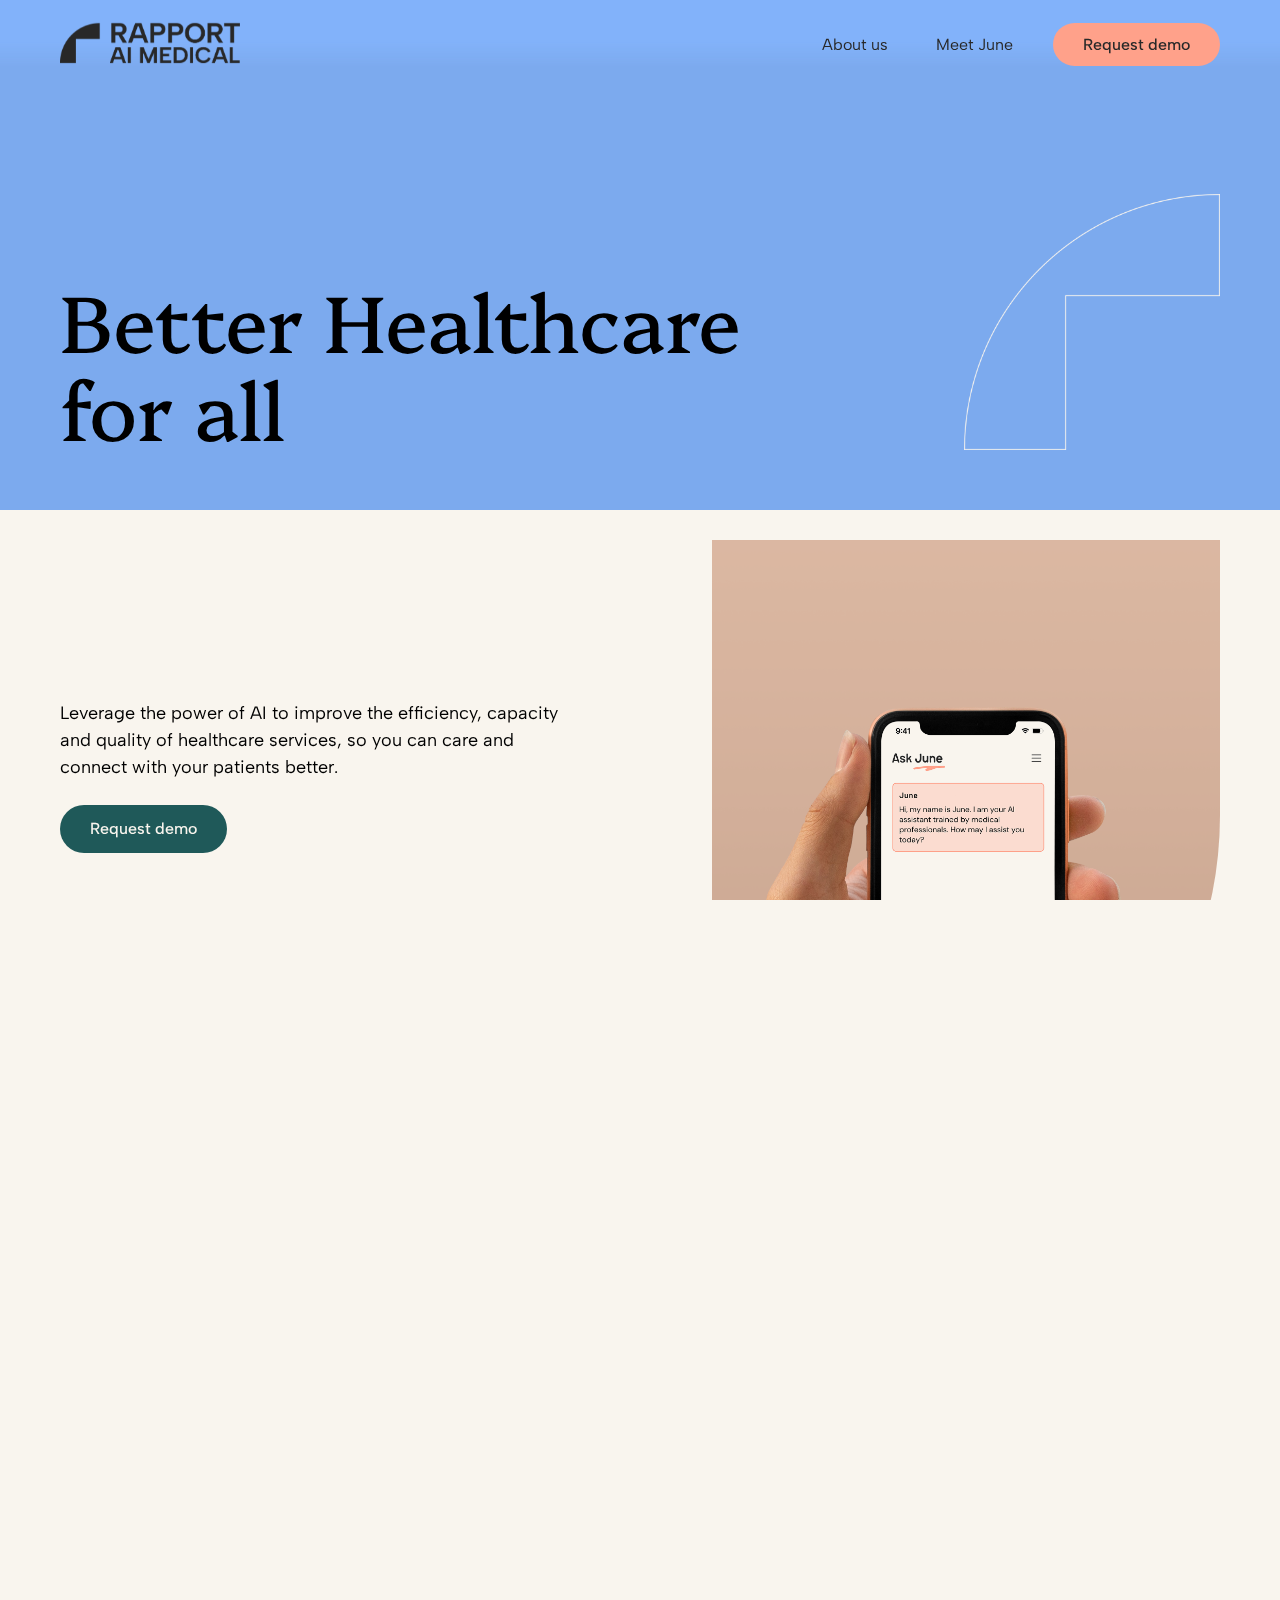
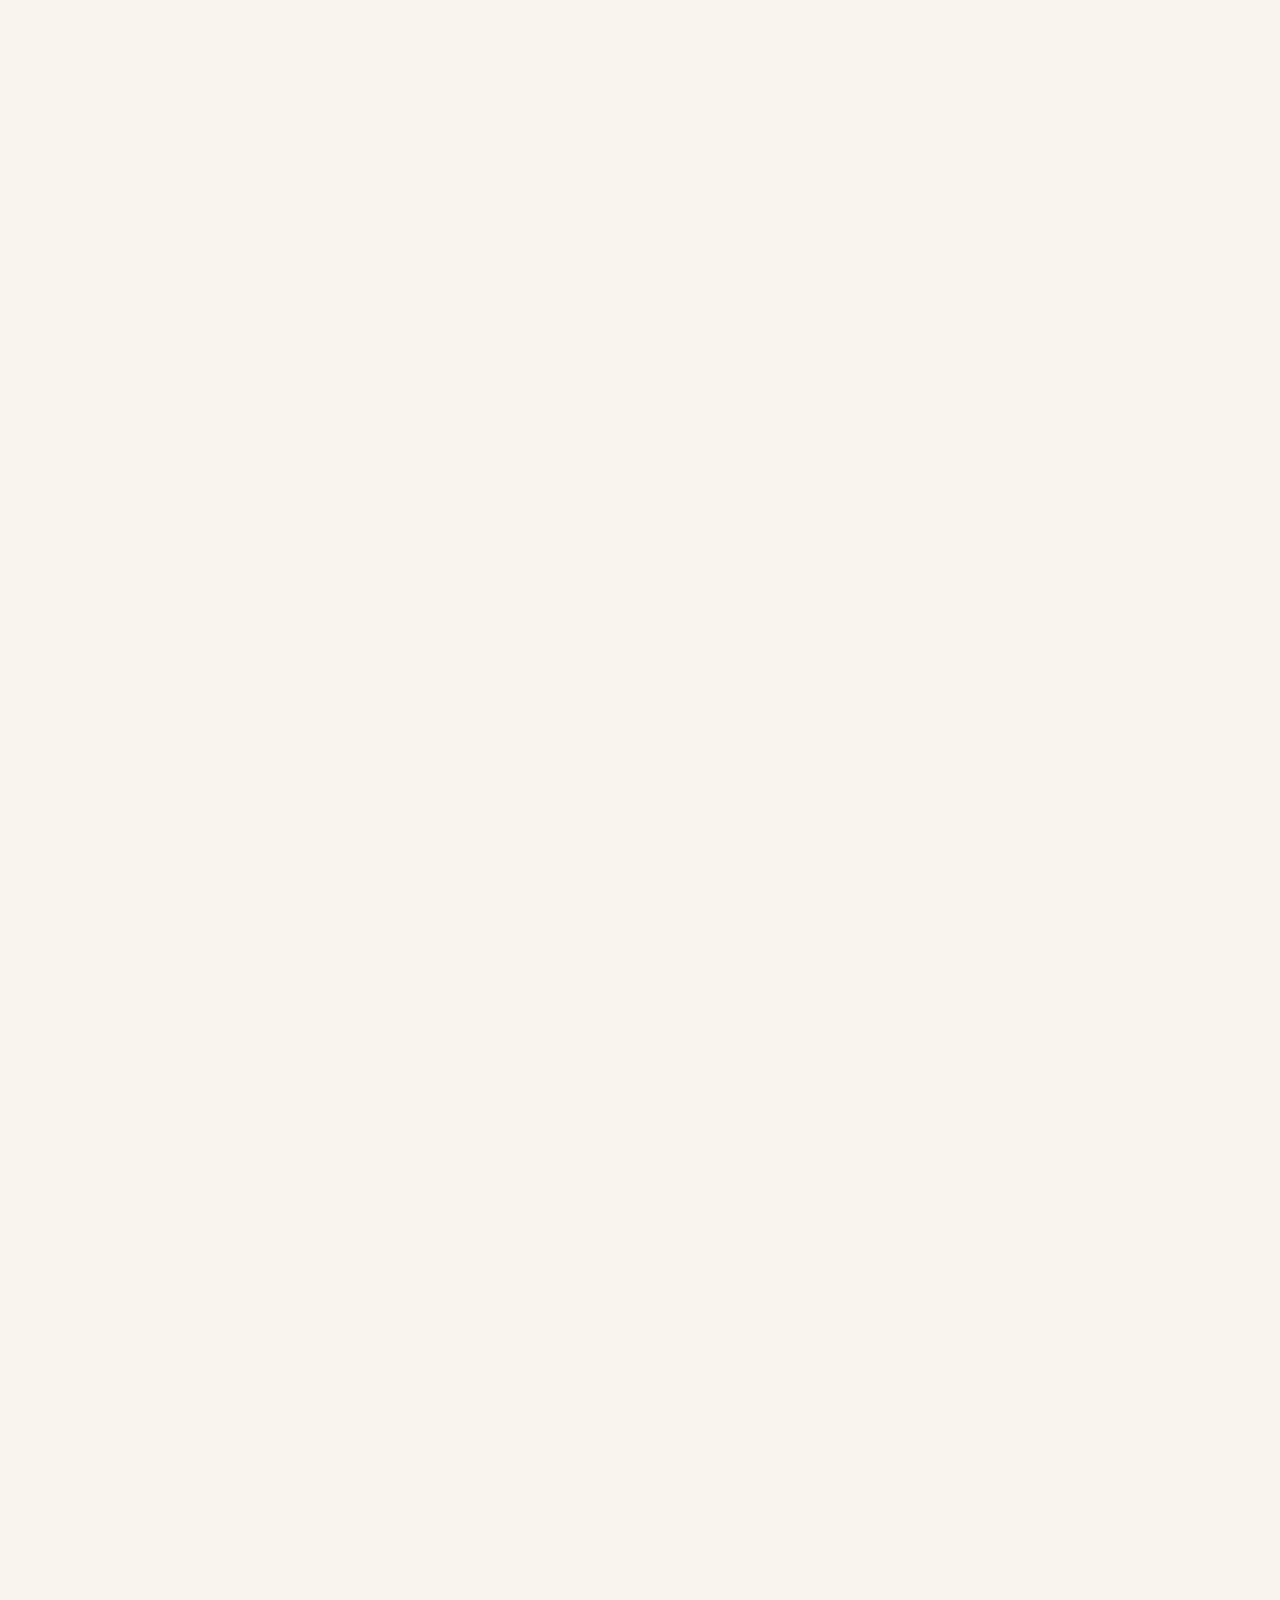
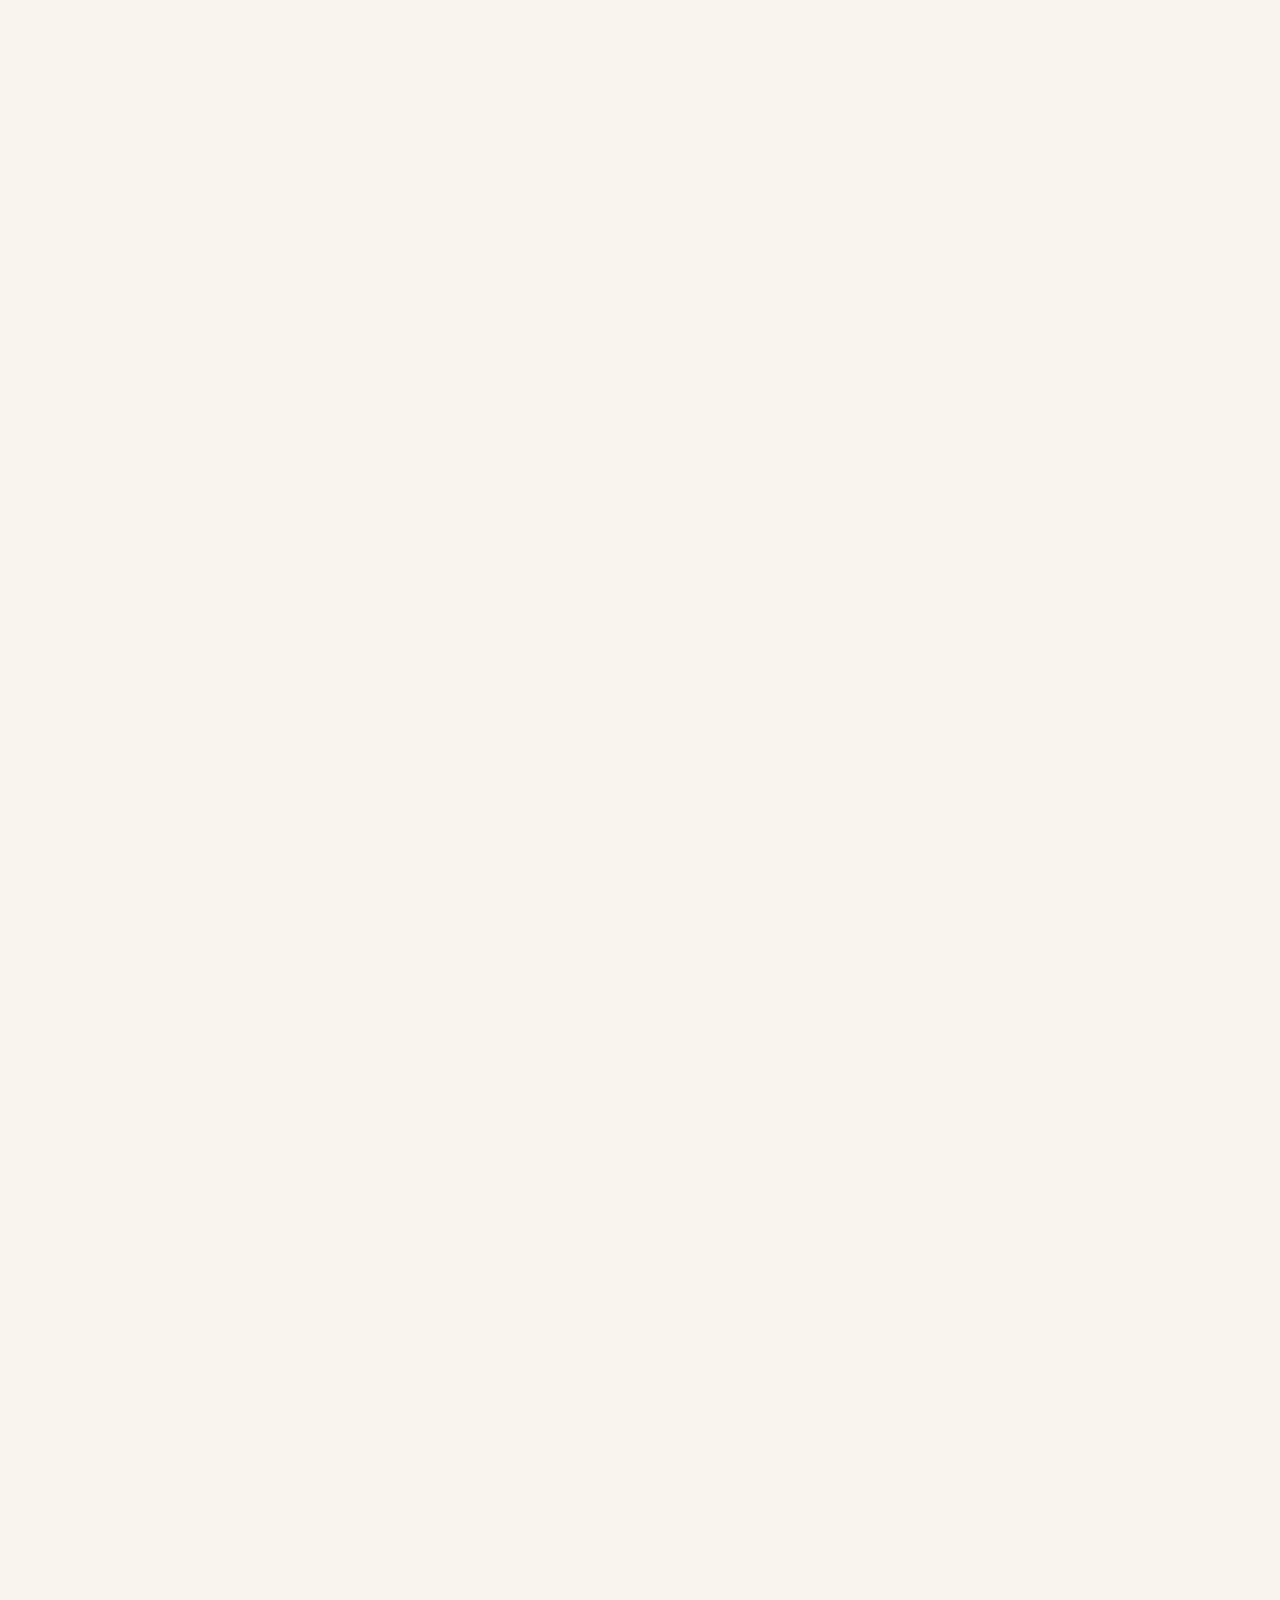
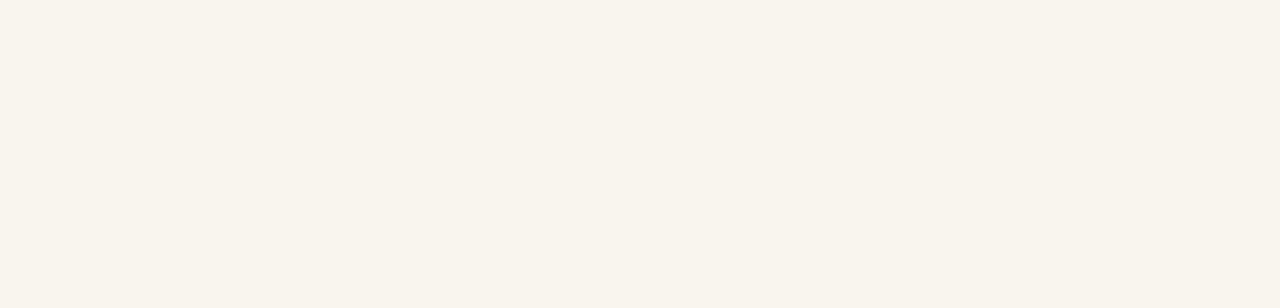
==== commit 3dad4574: "Replace use cases section content" ====
--- a/index.html
+++ b/index.html
@@ -134,45 +134,31 @@
     </div>
   </section>
 
-  <section id="value">
-  </section>
-
   <section id="use-cases">
+    <h6>Use Cases</h6>
     <h2>Explore how our solution can be integrated into your services</h2>
-    <div>
-      <div id="case-tabs">
-        <button class="case-tab-button online active" onclick="tab(this, 'online')">Online Platform</button>
-        <button class="case-tab-button onSite" onclick="tab(this, 'onSite')">In Person</button>
-        <button class="case-tab-button compApp" onclick="tab(this, 'compApp')">Company App</button>
-      </div>
-
-      <div id="case-content">
-      <div class="case-content online active">
-        <h6>Best suited for Chain Clinics or Specialists Out-Patient Departments</h6>
-        <ul>
-          <li>Allow your patient to gain access to your provider early at their home</li>
-          <li>Boost online exposure and patient acquisition</li>
-        </ul>
-      </div>
-
-      <div class="case-content onSite">
-        <h6>Best suited for A&E or General Clinic Department</h6>
-        <ul>
-          <li>Waiting time → can be utilized by AskJune for initial evaluation and automatic registration</li>
-          <li>Streamline workflow → Reduce nursing staff on tedious paper work</li>
-          <li>Assist providers' consultation by summarizing the basic medical evaluation and allow providers to utilize their time on more important things</li>
-        </ul>
-      </div>
-
-      <div class="case-content compApp">
-        <h6>Best suited for Insurance Companies or Hospitals</h6>
-        <ul>
-          <li>Customised incorporation (same as online platform and onsite devices) into company’s application</li>
-          <li>Accurate specialty matching - offer your clients a better after-sales service like hiring a medical professional in your team</li>
-          <li>One-step provider match can be redirected to a selected list of company’s listed providers</li>
-        </ul>
-      </div>
-      </div>
+    <div id="case-tabs">
+      <div class="case-content">
+        <img src="assets/UseCase_kiosk.png">
+        <h3>Kiosks</h3>
+        <p>for Hospital Departments</p>
+      </div>
+      <div class="case-content">
+        <img src="assets/UseCase_database.png">
+        <h3>Database</h3>
+        <p>for Chain Medical Clinics</p>
+      </div>
+      <div class="case-content">
+        <img src="assets/UseCase_webapp.png">
+        <h3>Web App</h3>
+        <p>for Insurance Companies</p>
+      </div>
+      <div class="case-content">
+        <img src="assets/UseCase_mobileapp.png">
+        <h3>Mobile App</h3>
+        <p>for Company Wellness Programs</p>
+      </div>
+    </div>
 
     </div>
   </section>
@@ -215,24 +201,6 @@
     });
   }
 
-
-  // Switch Case Study Tabs
-
-  function tab(element, argument) {
-    let tabs = document.getElementById("case-tabs");
-    let buttons = Array.from(tabs.getElementsByTagName("button"));
-    let caseContent = document.getElementById("case-content");
-    let content = Array.from(caseContent.getElementsByTagName("div"));
-
-    buttons.forEach((bt) => {
-      bt.classList.toggle("active", bt.isSameNode(element));
-    });
-
-    content.forEach((ct) => {
-      ct.classList.toggle("active", ct.className.includes(argument));
-    });
-  }
-
 </script>
 
 </body>
--- a/styles/style.css
+++ b/styles/style.css
@@ -269,7 +269,7 @@
 }
 
 
-@media only screen and (max-width: 750px) {
+@media only screen and (max-width: 780px) {
 
 	.nav-content {
 		height: 50px;
@@ -352,10 +352,11 @@
 	max-height: 75vh;
 	aspect-ratio: 3/4;
 	object-fit: cover;
+	object-position: 55% 50%;
 	border-bottom-right-radius: 400px;
 }
 
-@media only screen and (max-width: 750px) {
+@media only screen and (max-width: 780px) {
 
 	.headline, .hero-bottom {
 		padding: 30px;
@@ -476,7 +477,7 @@
 }
 
 
-@media only screen and (max-width: 750px) {
+@media only screen and (max-width: 780px) {
 
 	#overview {
 		padding: 60px 30px;
@@ -508,50 +509,47 @@
 
 /* ––– USE CASES ––– */
 
+#use-cases {
+	padding: 0 60px;
+}
+
+#use-cases h6, #aboutus h6 {
+	text-transform: uppercase;
+	padding-bottom: 54px;
+}
+
 #use-cases h2 {
+	font-size: 2.5rem;
+	line-height: 1.2;
+}
+
+#case-tabs {
+	width: 100%;
+	display: flex;
+	flex-flow: row wrap;
+	justify-content: space-between;
+	padding: 24px 0;
+}
+
+.case-content {
+	flex-basis: 49%;
+	padding: 12px 0;
+}
+
+.case-content h3 {
 	font-size: 1.75rem;
-	text-align: center;
-}
-
-#case-tabs {
-	display: flex;
-	justify-content: center;
-	gap: 48px;
-	padding: 36px 0;
-}
-
-#case-tabs button {
-	font-weight: 400;
-	border-radius: 0;
-	border: 0px;
-}
-
-.case-tab-button {
-	text-align: center;
-	padding: 12px;
-	font-size: 2rem;
-	color: rgba(40,40,40,0.25);
-	transition: color 0.3s ease;
-}
-
-.case-tab-button.active {
-    color: var(--black);
-  }
-
-.case-content {
-	padding: 0 60px;
-	display: none;
-	transition: display 0s 0.3s, opacity 0.3s ease;
-}
-
-.case-content.active {
-    display: block;
-    opacity: 1;
-    transition-delay: 0s;
- }
-
-
-@media only screen and (max-width: 750px) {
+}
+
+.case-content p {
+	font-size: 1.25rem;
+}
+
+.case-content img {
+	max-width: 100%;
+}
+
+
+@media only screen and (max-width: 780px) {
 
 	#use-cases {
 		padding: 30px;
@@ -564,21 +562,7 @@
 	}
 
 	#case-tabs {
-		justify-content: initial;
-		transform: translateX(-30px);
-		width: 100%;
-		padding: 36px 30px;
-		overflow-x: scroll;
-	}
-	.case-tab-button {
-		font-size: 1.5rem;
-		text-align: left;
-		text-wrap: nowrap;
-		padding: 12px 0;
-	}
-
-	.case-content {
-		padding: 0;
+		flex-flow: column nowrap;
 	}
 
 }
@@ -590,11 +574,6 @@
 	padding: 60px;
 	padding-top: 48px;
 	margin-top: 72px;
-}
-
-#aboutus h6 {
-	text-transform: uppercase;
-	padding-bottom: 54px;
 }
 
 #aboutus h2 {
@@ -611,7 +590,7 @@
 }
 
 
-@media only screen and (max-width: 750px) {
+@media only screen and (max-width: 780px) {
 
 	#aboutus {
 		padding: 60px 30px;
@@ -679,7 +658,7 @@
 }
 
 
-@media only screen and (max-width: 750px) {
+@media only screen and (max-width: 780px) {
 
 	#CTA {
 		flex-flow: column nowrap;
@@ -803,7 +782,7 @@
 }
 
 
-@media only screen and (max-width: 750px) {
+@media only screen and (max-width: 780px) {
 
 	footer {
 		width: calc(100% - 60px);
@@ -875,7 +854,7 @@
 }
 
 
-@media only screen and (max-width: 750px) {
+@media only screen and (max-width: 780px) {
 
 	.page_title {
 		padding-left: 30px;
@@ -973,7 +952,7 @@
 }
 
 
-@media only screen and (max-width: 750px) {
+@media only screen and (max-width: 780px) {
 	.contact {
 		grid-column: 1 / span 6;
 		width: calc(100vw - 60px);
@@ -1046,7 +1025,7 @@
 }
 
 
-@media only screen and (max-width: 750px) {
+@media only screen and (max-width: 780px) {
 
 	#about {
 		padding-bottom: 0;
@@ -1140,7 +1119,7 @@
 }
 
 
-@media only screen and (max-width: 750px) {
+@media only screen and (max-width: 780px) {
 
 	#product .page_title h1 {
 		line-height: 1;
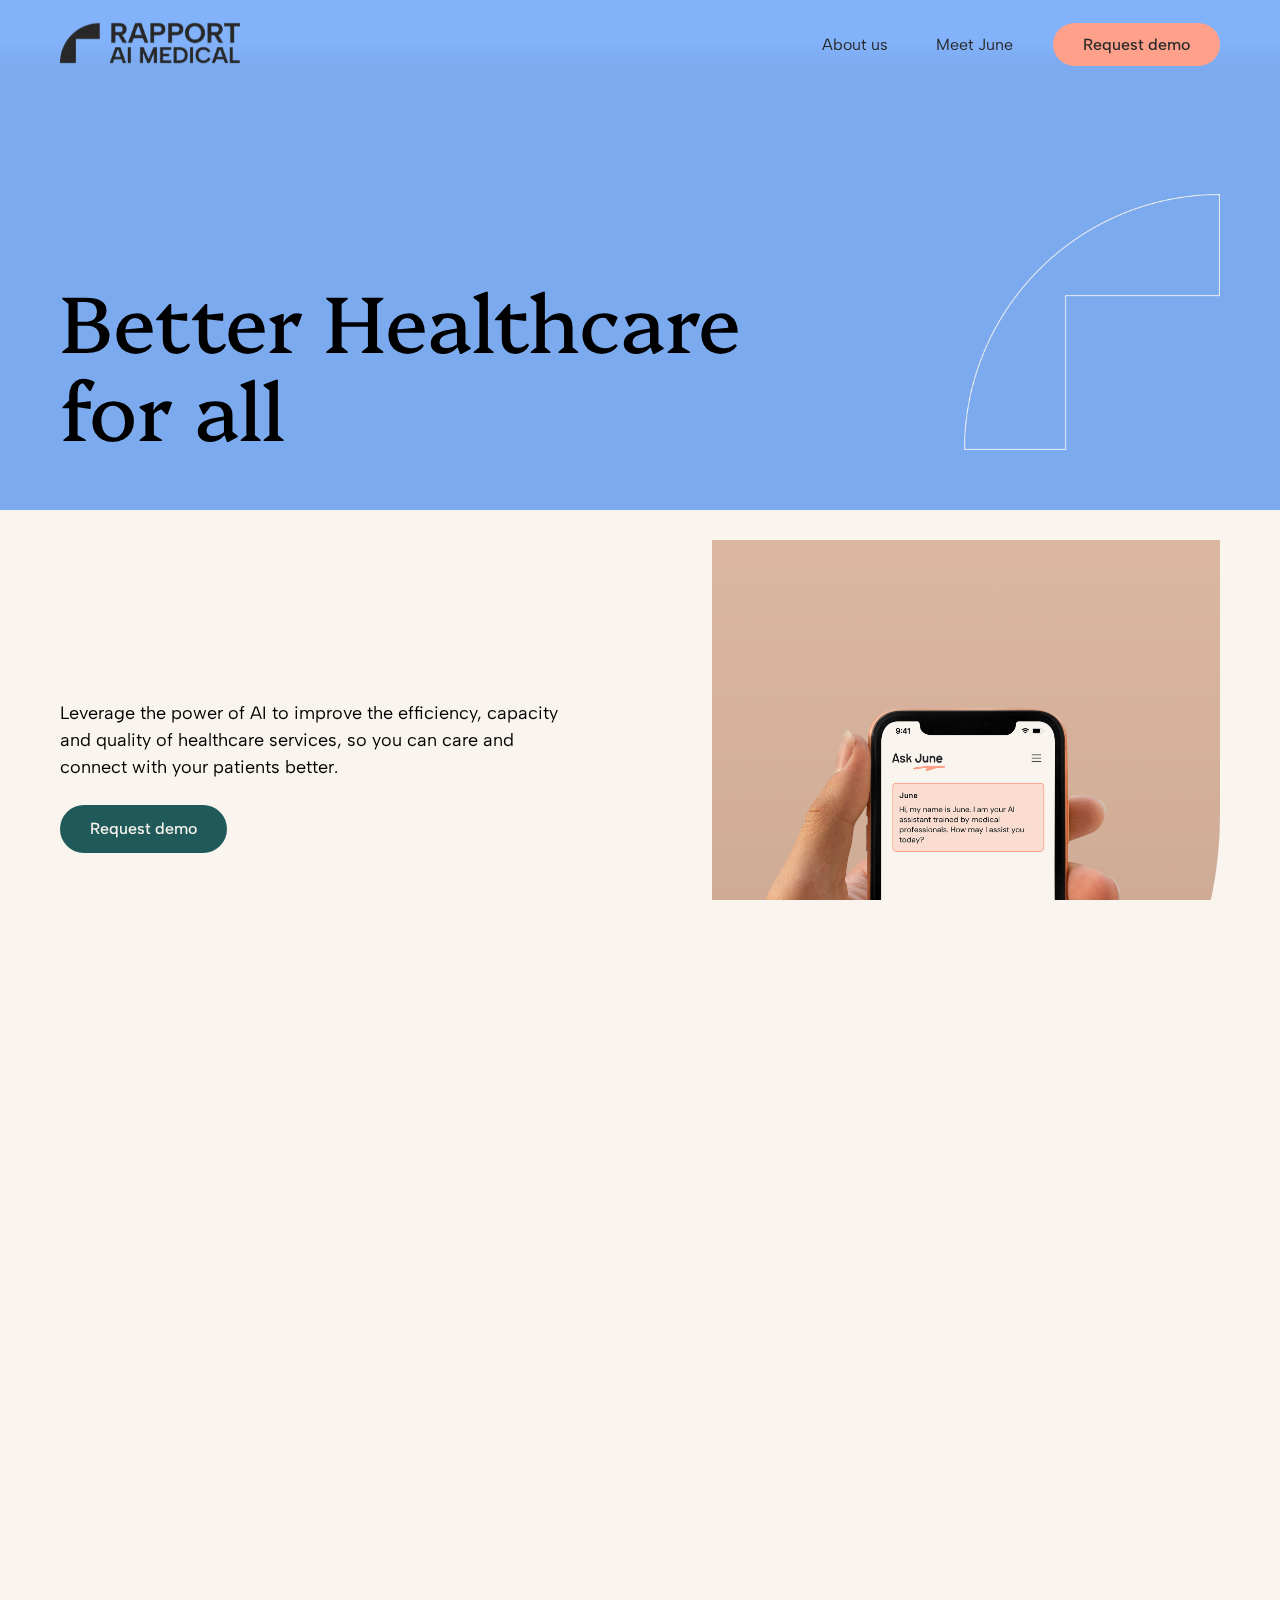
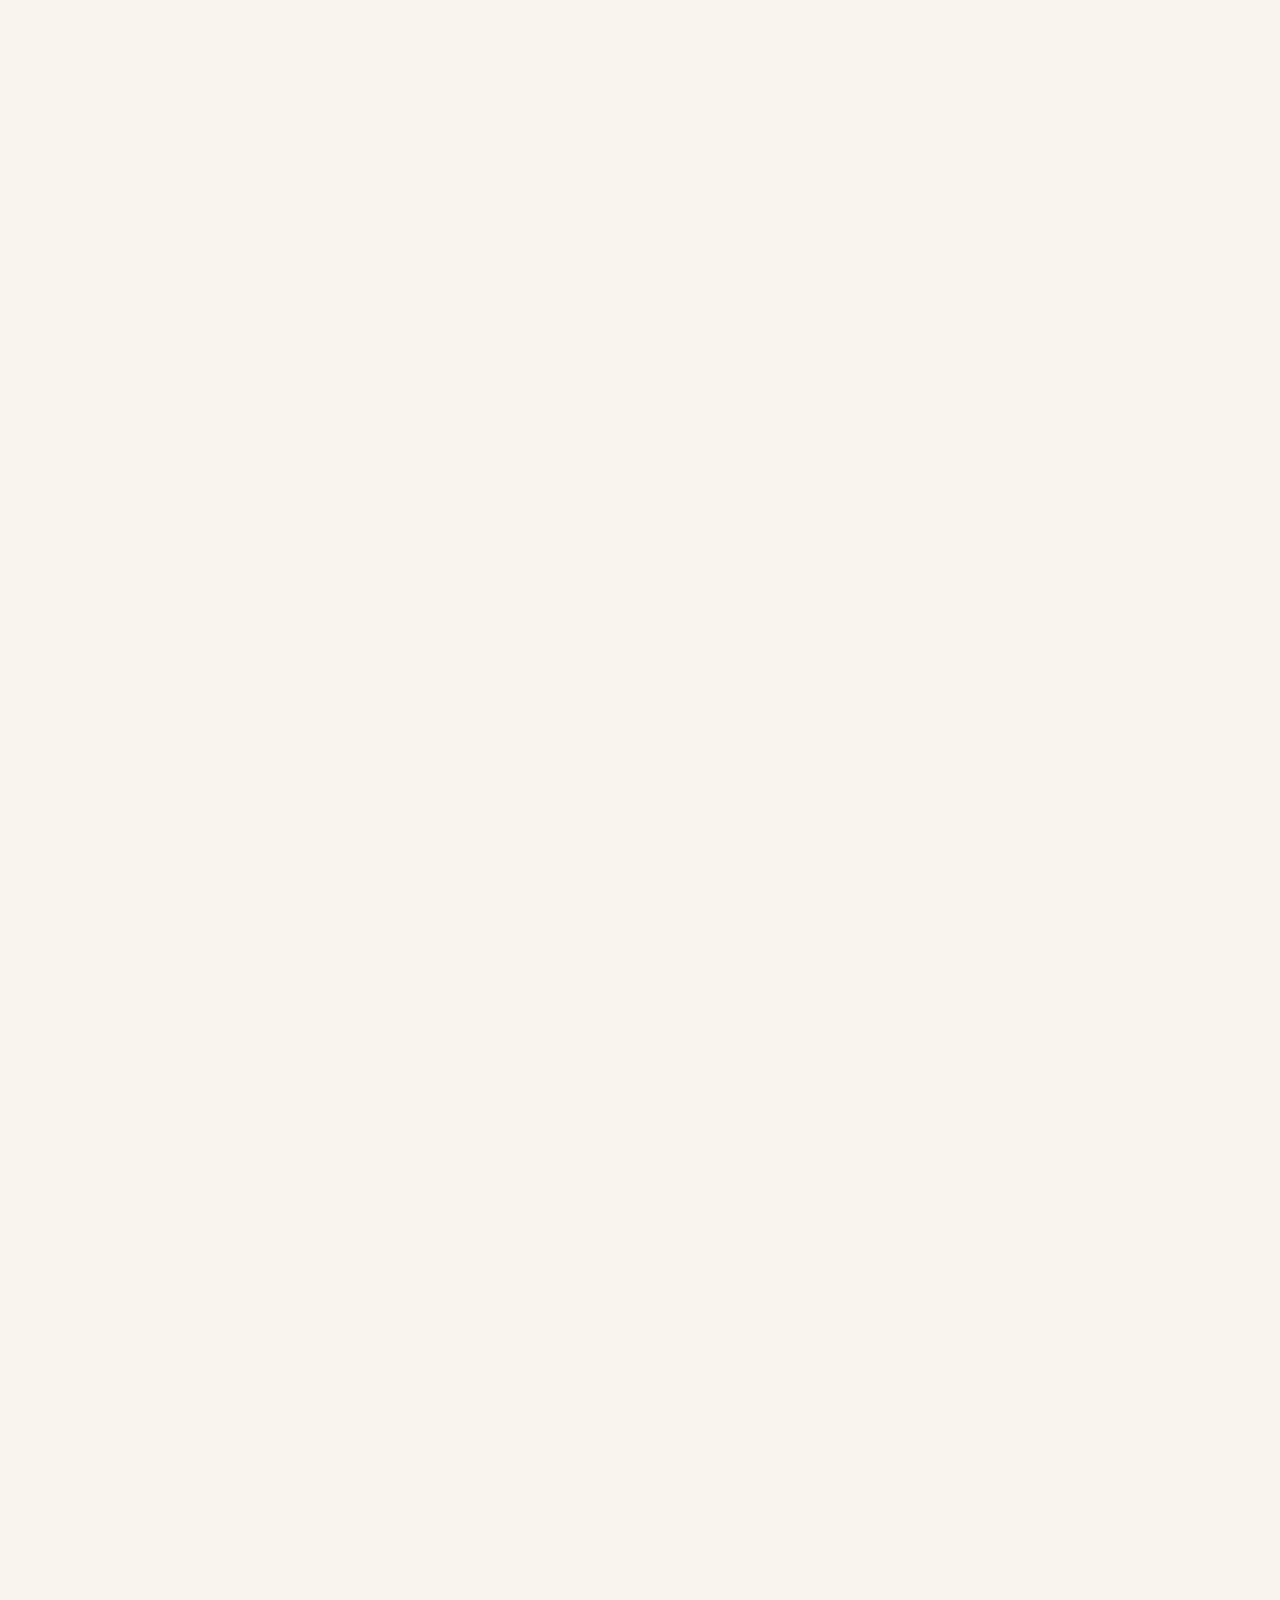
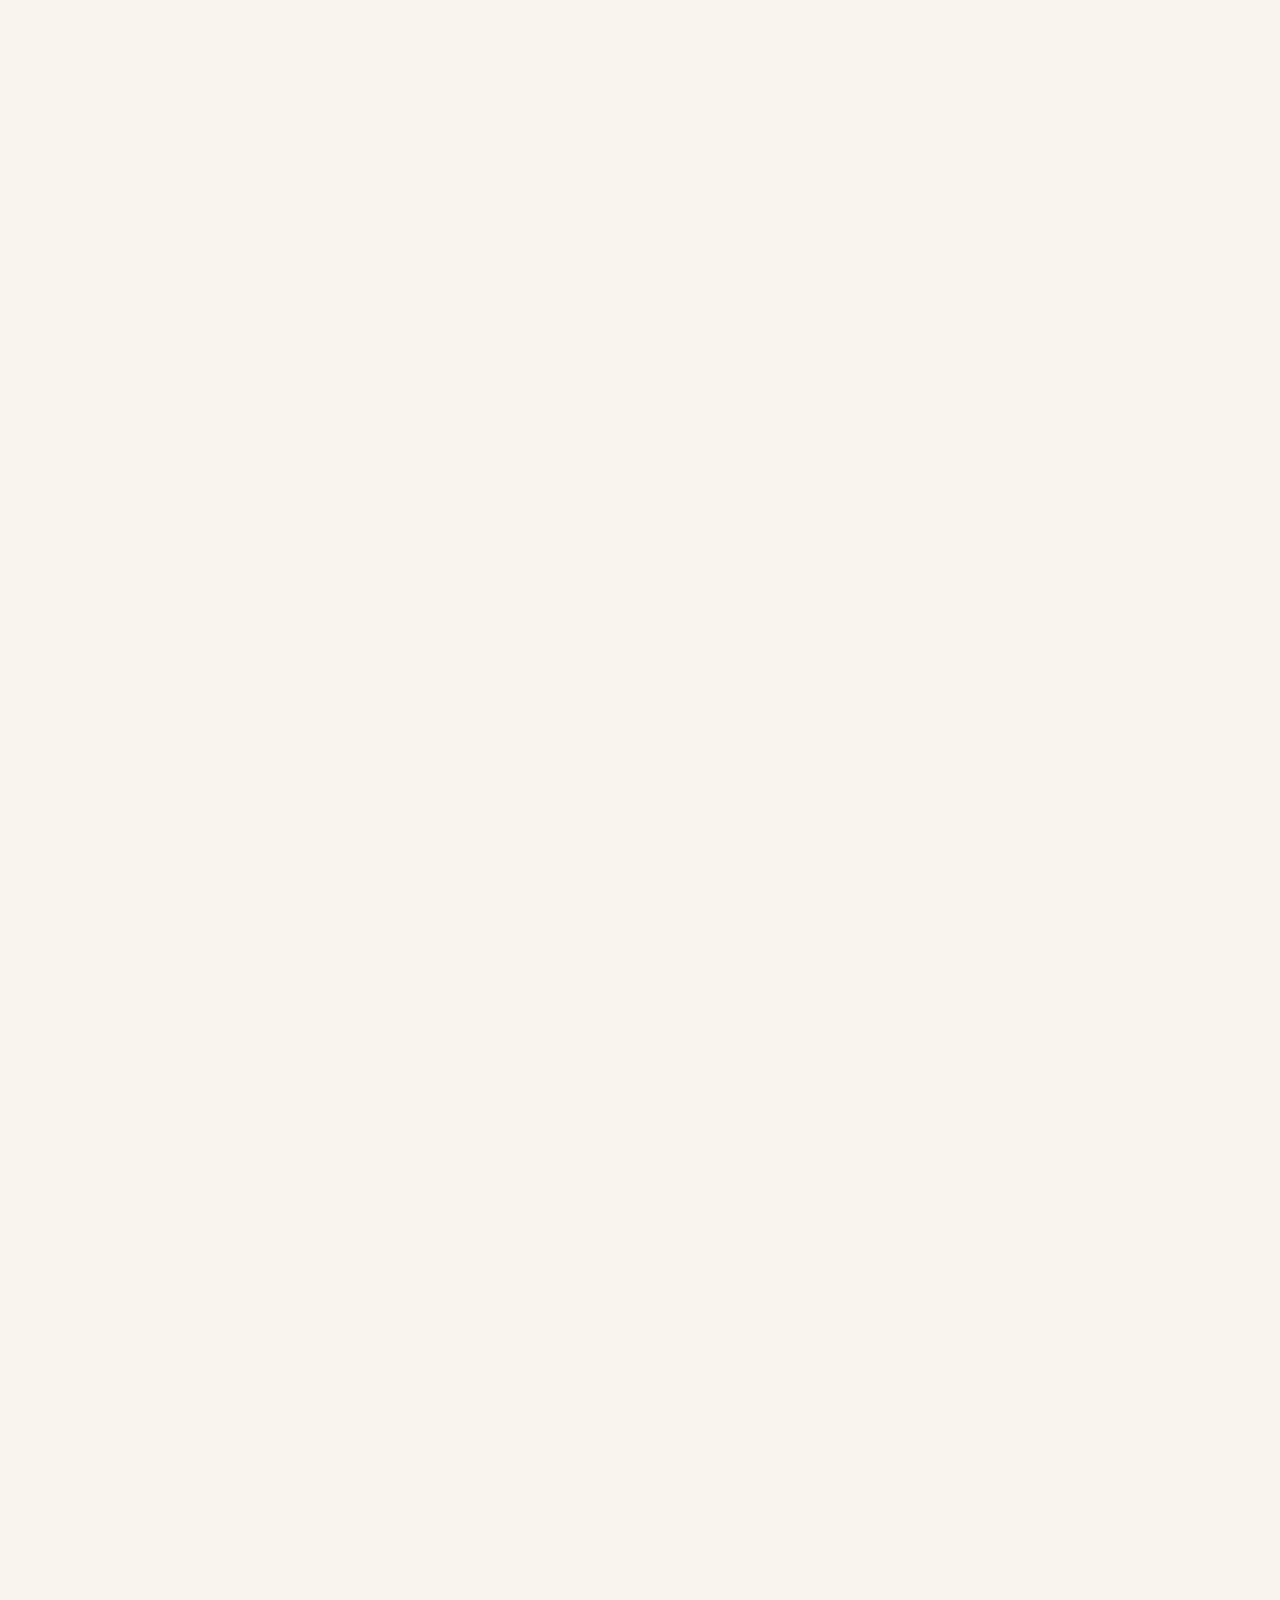
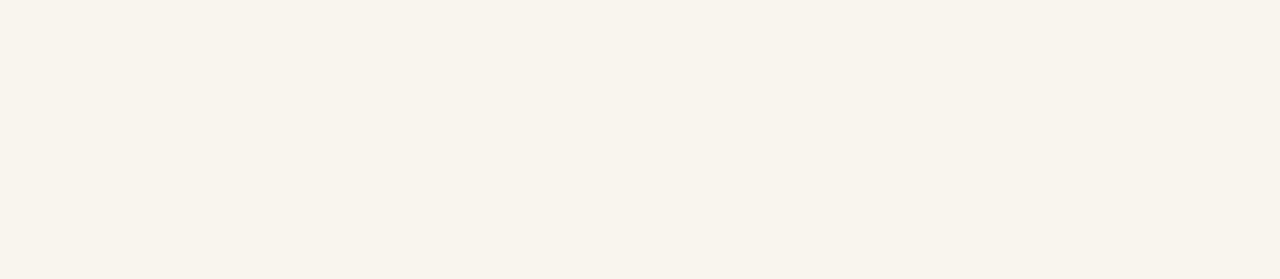
==== commit 86a58e63: "Update use cases description" ====
--- a/index.html
+++ b/index.html
@@ -137,26 +137,23 @@
   <section id="use-cases">
     <h6>Use Cases</h6>
     <h2>Explore how our solution can be integrated into your services</h2>
+    <p>Applicable for Hospital Departments, Chain Medical Clinics, Insurance Companies, Company Wellness Programs, and more</p>
     <div id="case-tabs">
       <div class="case-content">
         <img src="assets/UseCase_kiosk.png">
         <h3>Kiosks</h3>
-        <p>for Hospital Departments</p>
       </div>
       <div class="case-content">
         <img src="assets/UseCase_database.png">
         <h3>Database</h3>
-        <p>for Chain Medical Clinics</p>
       </div>
       <div class="case-content">
         <img src="assets/UseCase_webapp.png">
         <h3>Web App</h3>
-        <p>for Insurance Companies</p>
       </div>
       <div class="case-content">
         <img src="assets/UseCase_mobileapp.png">
         <h3>Mobile App</h3>
-        <p>for Company Wellness Programs</p>
       </div>
     </div>
 
@@ -204,4 +201,4 @@
 </script>
 
 </body>
-</html>+</html>
